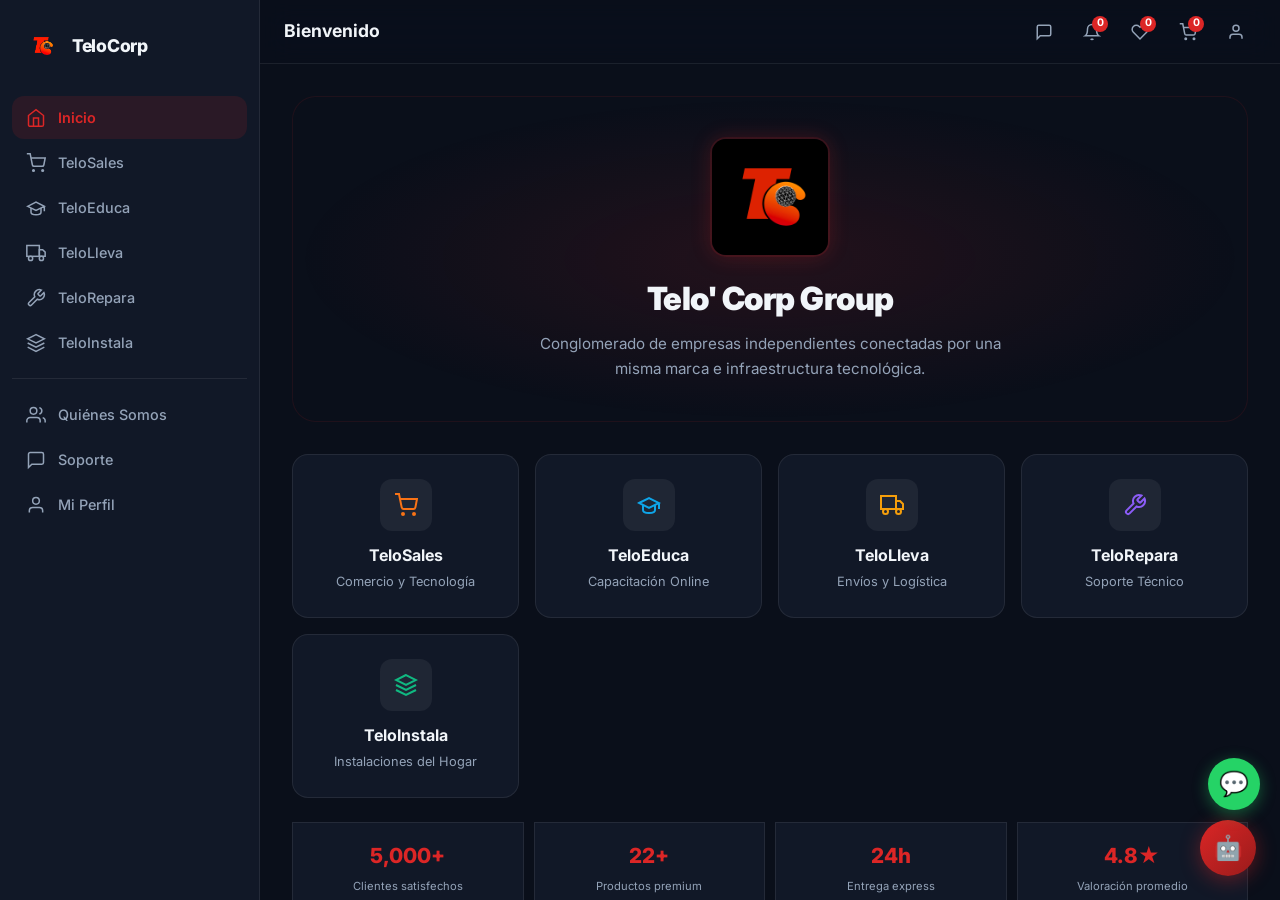
==== index.html @ 9f87d2c4 "feat: AI-powered diagnostics, copy generation, churn detection, restock alerts AI Features: - TeloRe" ====
<!doctype html>
<html lang="es-DO">
<head>
  <meta charset="utf-8">
  <meta name="viewport" content="width=device-width, initial-scale=1">
  <title>Telo' Corp Group | Plataforma Digital — Ventas, Educación, Logística y Servicios en RD</title>
  <meta name="description" content="Telo' Corp Group: Plataforma digital integrada — TeloSales, TeloEduca, TeloLleva, TeloRepara y TeloInstala. Comercio, educación, logística y servicios técnicos en República Dominicana.">
  <meta name="author" content="TeloCorp Group">
  <meta name="keywords" content="telocorp, telocg, tienda online dominicana, reparación celular RD, cursos online dominicana, logística Santo Domingo, instalación AC, e-commerce República Dominicana">
  <meta name="theme-color" content="#0a0f1a">
  <link rel="canonical" href="https://telocg.com/">

  <!-- Open Graph -->
  <meta property="og:title" content="Telo' Corp Group | Plataforma Digital">
  <meta property="og:description" content="Conglomerado digital con comercio electrónico, academia, logística y soporte técnico en República Dominicana.">
  <meta property="og:image" content="assets/telocorpgroup-logo.jpg">
  <meta property="og:type" content="website">
  <meta property="og:url" content="https://telocg.com">
  <meta property="og:site_name" content="TeloCorp Group">
  <meta property="og:locale" content="es_DO">

  <!-- Twitter Cards -->
  <meta name="twitter:card" content="summary_large_image">
  <meta name="twitter:title" content="Telo' Corp Group | Plataforma Digital">
  <meta name="twitter:description" content="Comercio, educación, logística y servicios técnicos en República Dominicana.">
  <meta name="twitter:image" content="assets/telocorpgroup-logo.jpg">

  <!-- Icons & PWA -->
  <link rel="icon" type="image/png" href="assets/telocorpgroup-mark.png">
  <link rel="apple-touch-icon" href="assets/telocorpgroup-mark.png">
  <link rel="manifest" href="manifest.json">

  <!-- Performance: preconnect + preload critical assets -->
  <link rel="preconnect" href="https://fonts.googleapis.com">
  <link rel="preconnect" href="https://fonts.gstatic.com" crossorigin>
  <link rel="preconnect" href="https://cdn.jsdelivr.net" crossorigin>
  <link rel="preconnect" href="https://bhdictzvboiojyxorfiq.supabase.co" crossorigin>
  <link rel="preload" as="style" href="styles.css">
  <link href="https://fonts.googleapis.com/css2?family=Inter:wght@300;400;500;600;700;800;900&display=swap" rel="stylesheet">
  <link rel="stylesheet" href="styles.css">

  <!-- Structured Data: Organization (JSON-LD) -->
  <script type="application/ld+json">
  {
    "@context": "https://schema.org",
    "@type": "Organization",
    "name": "TeloCorp Group",
    "alternateName": "Telo' Corp Group",
    "url": "https://telocg.com",
    "logo": "https://telocg.com/assets/telocorpgroup-logo.jpg",
    "description": "Plataforma digital integrada: comercio electrónico, academia online, logística y servicios técnicos en República Dominicana.",
    "foundingDate": "2024",
    "areaServed": { "@type": "Country", "name": "República Dominicana" },
    "contactPoint": {
      "@type": "ContactPoint",
      "telephone": "+1-809-903-8707",
      "contactType": "customer service",
      "areaServed": "DO",
      "availableLanguage": ["Spanish", "English"]
    },
    "sameAs": ["https://wa.me/18099038707"]
  }
  </script>

  <!-- Structured Data: WebSite + Search Action -->
  <script type="application/ld+json">
  {
    "@context": "https://schema.org",
    "@type": "WebSite",
    "name": "TeloCorp Group",
    "url": "https://telocg.com",
    "potentialAction": {
      "@type": "SearchAction",
      "target": "https://telocg.com/#telosales?q={search_term_string}",
      "query-input": "required name=search_term_string"
    }
  }
  </script>

  <!-- Structured Data: Service catalog (LocalBusiness) -->

  <!-- Google Analytics 4 -->
  <script async src="https://www.googletagmanager.com/gtag/js?id=G-XXXXXXXXXX"></script>
  <script>
    window.dataLayer = window.dataLayer || [];
    function gtag(){dataLayer.push(arguments);}
    gtag('js', new Date());
    gtag('config', 'G-XXXXXXXXXX');
  </script>

  <!-- Meta Pixel (Facebook/Instagram) -->
  <script>
    !function(f,b,e,v,n,t,s){if(f.fbq)return;n=f.fbq=function(){n.callMethod?
    n.callMethod.apply(n,arguments):n.queue.push(arguments)};if(!f._fbq)f._fbq=n;
    n.push=n;n.loaded=!0;n.version='2.0';n.queue=[];t=b.createElement(e);t.async=!0;
    t.src=v;s=b.getElementsByTagName(e)[0];s.parentNode.insertBefore(t,s)}(window,
    document,'script','https://connect.facebook.net/en_US/fbevents.js');
    fbq('init', 'TU_PIXEL_ID');
    fbq('track', 'PageView');
  </script>
  <script type="application/ld+json">
  {
    "@context": "https://schema.org",
    "@type": "LocalBusiness",
    "name": "TeloCorp Group",
    "image": "https://telocg.com/assets/telocorpgroup-logo.jpg",
    "url": "https://telocg.com",
    "telephone": "+1-809-903-8707",
    "priceRange": "RD$",
    "address": {
      "@type": "PostalAddress",
      "addressCountry": "DO",
      "addressRegion": "Santo Domingo"
    },
    "hasOfferCatalog": {
      "@type": "OfferCatalog",
      "name": "Servicios TeloCorp",
      "itemListElement": [
        { "@type": "Offer", "itemOffered": { "@type": "Service", "name": "TeloSales — Tienda de tecnología" } },
        { "@type": "Offer", "itemOffered": { "@type": "Service", "name": "TeloEduca — Academia online" } },
        { "@type": "Offer", "itemOffered": { "@type": "Service", "name": "TeloLleva — Logística y mensajería" } },
        { "@type": "Offer", "itemOffered": { "@type": "Service", "name": "TeloRepara — Reparación de dispositivos" } },
        { "@type": "Offer", "itemOffered": { "@type": "Service", "name": "TeloInstala — Instalaciones técnicas" } }
      ]
    }
  }
  </script>

  <!-- FAQ Schema (SEO: rich snippets in Google) -->
  <script type="application/ld+json">
  {
    "@context": "https://schema.org",
    "@type": "FAQPage",
    "mainEntity": [
      { "@type": "Question", "name": "¿Cuánto cuesta el envío en TeloSales?", "acceptedAnswer": { "@type": "Answer", "text": "Envío gratis en compras mayores a RD$1,500. Para compras menores el envío es de RD$250." } },
      { "@type": "Question", "name": "¿Qué métodos de pago aceptan?", "acceptedAnswer": { "@type": "Answer", "text": "Aceptamos tarjeta de crédito/débito vía link CardNET, transferencia bancaria, depósito, efectivo contra entrega, y PayPal para pagos internacionales." } },
      { "@type": "Question", "name": "¿Cuánto tiempo tarda una reparación en TeloRepara?", "acceptedAnswer": { "@type": "Answer", "text": "Dependiendo de la falla, entre 2 horas y 72 horas. Incluimos garantía de 90 días en todas las reparaciones." } },
      { "@type": "Question", "name": "¿Los certificados de TeloEduca son verificables?", "acceptedAnswer": { "@type": "Answer", "text": "Sí, cada certificado tiene un ID único verificable públicamente en nuestra plataforma en telocg.com." } },
      { "@type": "Question", "name": "¿En qué zonas opera TeloLleva?", "acceptedAnswer": { "@type": "Answer", "text": "Operamos en Santo Domingo, Santiago, y principales ciudades de República Dominicana con entrega express en 24-48 horas." } }
    ]
  }
  </script>
</head>
<body>
  <!-- Skip to main content link (WCAG 2.1 Level A) -->
  <a href="#main-content" class="skip-link">Saltar al contenido principal</a>
  <div class="app" id="app">
    <!-- Sidebar -->
    <aside class="sidebar" id="sidebar" aria-label="Navegación principal">
      <div class="sidebar__brand" role="button" tabindex="0" aria-label="Ir al inicio" data-view="home">
        <img src="assets/telocorpgroup-mark.png" alt="Telo' Corp Group" class="sidebar__logo" width="40" height="40">
        <span class="sidebar__title">TeloCorp</span>
        <button class="sidebar__close" id="sidebar-close" aria-label="Cerrar menú">
          <svg width="20" height="20" viewBox="0 0 24 24" fill="none" stroke="currentColor" stroke-width="2"><path d="M18 6L6 18M6 6l12 12"/></svg>
        </button>
      </div>
      <nav class="sidebar__nav" aria-label="Menú principal">
        <button class="sidebar__link active" data-view="home" aria-current="page">
          <svg class="sidebar__icon" viewBox="0 0 24 24" fill="none" stroke="currentColor" stroke-width="2"><path d="M3 9l9-7 9 7v11a2 2 0 01-2 2H5a2 2 0 01-2-2z"/><polyline points="9 22 9 12 15 12 15 22"/></svg>
          <span>Inicio</span>
        </button>
        <button class="sidebar__link" data-view="sales">
          <svg class="sidebar__icon" viewBox="0 0 24 24" fill="none" stroke="currentColor" stroke-width="2"><circle cx="9" cy="21" r="1"/><circle cx="20" cy="21" r="1"/><path d="M1 1h4l2.68 13.39a2 2 0 002 1.61h9.72a2 2 0 002-1.61L23 6H6"/></svg>
          <span>TeloSales</span>
        </button>
        <button class="sidebar__link" data-view="educa">
          <svg class="sidebar__icon" viewBox="0 0 24 24" fill="none" stroke="currentColor" stroke-width="2"><path d="M22 10v6M2 10l10-5 10 5-10 5z"/><path d="M6 12v5c0 2 2 3 6 3s6-1 6-3v-5"/></svg>
          <span>TeloEduca</span>
        </button>
        <button class="sidebar__link" data-view="lleva">
          <svg class="sidebar__icon" viewBox="0 0 24 24" fill="none" stroke="currentColor" stroke-width="2"><rect x="1" y="3" width="15" height="13"/><polygon points="16 8 20 8 23 11 23 16 16 16 16 8"/><circle cx="5.5" cy="18.5" r="2.5"/><circle cx="18.5" cy="18.5" r="2.5"/></svg>
          <span>TeloLleva</span>
        </button>
        <button class="sidebar__link" data-view="repara">
          <svg class="sidebar__icon" viewBox="0 0 24 24" fill="none" stroke="currentColor" stroke-width="2"><path d="M14.7 6.3a1 1 0 000 1.4l1.6 1.6a1 1 0 001.4 0l3.77-3.77a6 6 0 01-7.94 7.94l-6.91 6.91a2.12 2.12 0 01-3-3l6.91-6.91a6 6 0 017.94-7.94l-3.76 3.76z"/></svg>
          <span>TeloRepara</span>
        </button>
        <button class="sidebar__link" data-view="instala">
          <svg class="sidebar__icon" viewBox="0 0 24 24" fill="none" stroke="currentColor" stroke-width="2"><path d="M12 2L2 7l10 5 10-5-10-5z"/><path d="M2 17l10 5 10-5"/><path d="M2 12l10 5 10-5"/></svg>
          <span>TeloInstala</span>
        </button>
        <div class="sidebar__separator"></div>
        <button class="sidebar__link" data-view="about">
          <svg class="sidebar__icon" viewBox="0 0 24 24" fill="none" stroke="currentColor" stroke-width="2"><path d="M17 21v-2a4 4 0 00-4-4H5a4 4 0 00-4 4v2"/><circle cx="9" cy="7" r="4"/><path d="M23 21v-2a4 4 0 00-3-3.87"/><path d="M16 3.13a4 4 0 010 7.75"/></svg>
          <span>Quiénes Somos</span>
        </button>
        <button class="sidebar__link" data-view="support">
          <svg class="sidebar__icon" viewBox="0 0 24 24" fill="none" stroke="currentColor" stroke-width="2"><path d="M21 15a2 2 0 01-2 2H7l-4 4V5a2 2 0 012-2h14a2 2 0 012 2z"/></svg>
          <span>Soporte</span>
        </button>
        <button class="sidebar__link" data-view="profile">
          <svg class="sidebar__icon" viewBox="0 0 24 24" fill="none" stroke="currentColor" stroke-width="2"><path d="M20 21v-2a4 4 0 00-4-4H8a4 4 0 00-4 4v2"/><circle cx="12" cy="7" r="4"/></svg>
          <span>Mi Perfil</span>
        </button>
      </nav>
    </aside>

    <!-- Main Content -->
    <main class="main" id="main-content">
      <!-- Topbar -->
      <header class="topbar">
        <div class="topbar__left">
          <button class="topbar__menu" id="menu-toggle" aria-label="Abrir menú">
            <svg width="22" height="22" viewBox="0 0 24 24" fill="none" stroke="currentColor" stroke-width="2"><line x1="3" y1="6" x2="21" y2="6"/><line x1="3" y1="12" x2="21" y2="12"/><line x1="3" y1="18" x2="21" y2="18"/></svg>
          </button>
          <h1 class="topbar__title" id="view-title">Bienvenido</h1>
        </div>
        <div class="topbar__right">
          <button class="topbar__action" id="btn-chat" aria-label="Asistente IA" title="TeloAsistente">
            <svg width="18" height="18" viewBox="0 0 24 24" fill="none" stroke="currentColor" stroke-width="2"><path d="M21 15a2 2 0 01-2 2H7l-4 4V5a2 2 0 012-2h14a2 2 0 012 2z"/></svg>
          </button>
          <button class="topbar__action" id="btn-notifications" aria-label="Notificaciones" title="Notificaciones" onclick="showToast('Sin notificaciones nuevas')">
            <svg width="18" height="18" viewBox="0 0 24 24" fill="none" stroke="currentColor" stroke-width="2"><path d="M18 8A6 6 0 006 8c0 7-3 9-3 9h18s-3-2-3-9"/><path d="M13.73 21a2 2 0 01-3.46 0"/></svg>
            <span class="topbar__badge" id="notif-badge" hidden>0</span>
          </button>
          <button class="topbar__action" id="btn-wishlist" aria-label="Favoritos">
            <svg width="18" height="18" viewBox="0 0 24 24" fill="none" stroke="currentColor" stroke-width="2"><path d="M20.84 4.61a5.5 5.5 0 00-7.78 0L12 5.67l-1.06-1.06a5.5 5.5 0 00-7.78 7.78l1.06 1.06L12 21.23l7.78-7.78 1.06-1.06a5.5 5.5 0 000-7.78z"/></svg>
            <span class="topbar__badge" id="wishlist-badge" hidden>0</span>
          </button>
          <button class="topbar__action" id="btn-cart" aria-label="Carrito">
            <svg width="18" height="18" viewBox="0 0 24 24" fill="none" stroke="currentColor" stroke-width="2"><circle cx="9" cy="21" r="1"/><circle cx="20" cy="21" r="1"/><path d="M1 1h4l2.68 13.39a2 2 0 002 1.61h9.72a2 2 0 002-1.61L23 6H6"/></svg>
            <span class="topbar__badge" id="cart-badge" hidden>0</span>
          </button>
          <button class="topbar__action topbar__action--profile" id="btn-profile" aria-label="Mi perfil" data-view="profile">
            <svg width="18" height="18" viewBox="0 0 24 24" fill="none" stroke="currentColor" stroke-width="2"><path d="M20 21v-2a4 4 0 00-4-4H8a4 4 0 00-4 4v2"/><circle cx="12" cy="7" r="4"/></svg>
          </button>
        </div>
      </header>

      <!-- Views Container -->
      <div class="views" id="views">

        <!-- HOME -->
        <section class="view active" id="view-home">
          <div class="hero">
            <img src="assets/telocorpgroup-logo.jpg" alt="Telo' Corp Group" class="hero__logo" width="140" height="140">
            <h2 class="hero__title">Telo' Corp Group</h2>
            <p class="hero__subtitle">Conglomerado de empresas independientes conectadas por una misma marca e infraestructura tecnológica.</p>
          </div>
          <div class="services-grid">
            <article class="service-card service-card--sales" role="button" tabindex="0" data-view="sales">
              <div class="service-card__icon"><svg viewBox="0 0 24 24" fill="none" stroke="currentColor" stroke-width="2"><circle cx="9" cy="21" r="1"/><circle cx="20" cy="21" r="1"/><path d="M1 1h4l2.68 13.39a2 2 0 002 1.61h9.72a2 2 0 002-1.61L23 6H6"/></svg></div>
              <h3 class="service-card__title">TeloSales</h3>
              <p class="service-card__desc">Comercio y Tecnología</p>
            </article>
            <article class="service-card service-card--educa" role="button" tabindex="0" data-view="educa">
              <div class="service-card__icon"><svg viewBox="0 0 24 24" fill="none" stroke="currentColor" stroke-width="2"><path d="M22 10v6M2 10l10-5 10 5-10 5z"/><path d="M6 12v5c0 2 2 3 6 3s6-1 6-3v-5"/></svg></div>
              <h3 class="service-card__title">TeloEduca</h3>
              <p class="service-card__desc">Capacitación Online</p>
            </article>
            <article class="service-card service-card--lleva" role="button" tabindex="0" data-view="lleva">
              <div class="service-card__icon"><svg viewBox="0 0 24 24" fill="none" stroke="currentColor" stroke-width="2"><rect x="1" y="3" width="15" height="13"/><polygon points="16 8 20 8 23 11 23 16 16 16 16 8"/><circle cx="5.5" cy="18.5" r="2.5"/><circle cx="18.5" cy="18.5" r="2.5"/></svg></div>
              <h3 class="service-card__title">TeloLleva</h3>
              <p class="service-card__desc">Envíos y Logística</p>
            </article>
            <article class="service-card service-card--repara" role="button" tabindex="0" data-view="repara">
              <div class="service-card__icon"><svg viewBox="0 0 24 24" fill="none" stroke="currentColor" stroke-width="2"><path d="M14.7 6.3a1 1 0 000 1.4l1.6 1.6a1 1 0 001.4 0l3.77-3.77a6 6 0 01-7.94 7.94l-6.91 6.91a2.12 2.12 0 01-3-3l6.91-6.91a6 6 0 017.94-7.94l-3.76 3.76z"/></svg></div>
              <h3 class="service-card__title">TeloRepara</h3>
              <p class="service-card__desc">Soporte Técnico</p>
            </article>
            <article class="service-card service-card--instala" role="button" tabindex="0" data-view="instala">
              <div class="service-card__icon"><svg viewBox="0 0 24 24" fill="none" stroke="currentColor" stroke-width="2"><path d="M12 2L2 7l10 5 10-5-10-5z"/><path d="M2 17l10 5 10-5"/><path d="M2 12l10 5 10-5"/></svg></div>
              <h3 class="service-card__title">TeloInstala</h3>
              <p class="service-card__desc">Instalaciones del Hogar</p>
            </article>
          </div>

          <!-- Trust Metrics -->
          <div class="home-metrics">
            <div class="home-metric"><span class="home-metric__val">5,000+</span><span class="home-metric__label">Clientes satisfechos</span></div>
            <div class="home-metric"><span class="home-metric__val">22+</span><span class="home-metric__label">Productos premium</span></div>
            <div class="home-metric"><span class="home-metric__val">24h</span><span class="home-metric__label">Entrega express</span></div>
            <div class="home-metric"><span class="home-metric__val">4.8★</span><span class="home-metric__label">Valoración promedio</span></div>
          </div>

          <!-- Featured Products (dynamic) -->
          <h3 class="section-title">🔥 Productos Destacados</h3>
          <div class="featured-products-grid" id="home-featured-products"></div>

          <!-- Testimonials -->
          <h3 class="section-title">💬 Lo que dicen nuestros clientes</h3>
          <div class="testimonials-grid">
            <div class="testimonial-card">
              <div class="testimonial-card__stars">★★★★★</div>
              <p class="testimonial-card__text">"Compré un altavoz Miccell y llegó al siguiente día. Excelente calidad y servicio."</p>
              <div class="testimonial-card__author">— María L., Santo Domingo</div>
            </div>
            <div class="testimonial-card">
              <div class="testimonial-card__stars">★★★★★</div>
              <p class="testimonial-card__text">"TeloRepara me salvó el celular. Lo recogieron, repararon y devolvieron en 48h."</p>
              <div class="testimonial-card__author">— Carlos R., Santiago</div>
            </div>
            <div class="testimonial-card">
              <div class="testimonial-card__stars">★★★★★</div>
              <p class="testimonial-card__text">"El curso de Ingeniería de Prompts cambió mi productividad. 100% recomendado."</p>
              <div class="testimonial-card__author">— Ana G., La Vega</div>
            </div>
          </div>

          <!-- CTA Banner -->
          <div class="home-cta-banner">
            <div class="home-cta-banner__content">
              <h3>🎁 ¿Primera vez aquí?</h3>
              <p>Usa el cupón <strong>PRIMERA10</strong> y obtén 10% OFF en tu primera compra.</p>
            </div>
            <button class="btn btn--primary" onclick="switchView('sales')">Ir a la tienda →</button>
          </div>
        </section>

        <!-- TELOSALES -->
        <section class="view" id="view-sales">
          <!-- Promotional Top Banner (configurable from admin) -->
          <div class="promo-banner" id="promo-banner" hidden>
            <span class="promo-banner__text" id="promo-banner-text"></span>
            <button class="promo-banner__close" onclick="document.getElementById('promo-banner').hidden=true" aria-label="Cerrar">&times;</button>
          </div>
          <div class="view__header">
            <h2>TeloSales Store</h2>
            <p>Catálogo de tecnología y accesorios premium con envío express.</p>
          </div>
          <!-- Trust Badges Strip -->
          <div class="trust-strip">
            <span class="trust-strip__item">🚚 Envío gratis +RD$1,500</span>
            <span class="trust-strip__item">🔒 Pago seguro</span>
            <span class="trust-strip__item">↩️ Devolución 7 días</span>
            <span class="trust-strip__item">💬 Soporte 24/7</span>
          </div>
          <!-- Flash Sale Countdown -->
          <div class="flash-sale-banner" id="flash-sale-banner" hidden></div>
          <div class="sales-toolbar">
            <div class="search-box">
              <svg class="search-box__icon" width="16" height="16" viewBox="0 0 24 24" fill="none" stroke="currentColor" stroke-width="2"><circle cx="11" cy="11" r="8"/><line x1="21" y1="21" x2="16.65" y2="16.65"/></svg>
              <input type="search" id="sales-search" class="search-box__input" placeholder="Buscar productos..." aria-label="Buscar productos">
            </div>
            <select id="sales-sort" class="select-control" aria-label="Ordenar productos">
              <option value="featured">Destacados</option>
              <option value="price-asc">Precio: Bajo a Alto</option>
              <option value="price-desc">Precio: Alto a Bajo</option>
              <option value="rating-desc">Mejor Valorados</option>
              <option value="best-sellers">Más Vendidos</option>
            </select>
          </div>
          <!-- Advanced Filters -->
          <div class="advanced-filters" id="advanced-filters">
            <div class="filter-group">
              <label class="filter-label">Precio</label>
              <div class="price-range-inputs">
                <input type="number" id="filter-price-min" class="input-sm" placeholder="Min" aria-label="Precio mínimo">
                <span>—</span>
                <input type="number" id="filter-price-max" class="input-sm" placeholder="Max" aria-label="Precio máximo">
                <button class="btn btn--ghost btn--xs" onclick="applyPriceFilter()">Filtrar</button>
              </div>
            </div>
            <div class="filter-group">
              <label class="filter-label">Rating mínimo</label>
              <div class="rating-filter">
                <button class="chip chip--sm" data-min-rating="4" onclick="setRatingFilter(4)">★4+</button>
                <button class="chip chip--sm" data-min-rating="4.5" onclick="setRatingFilter(4.5)">★4.5+</button>
                <button class="chip chip--sm" data-min-rating="0" onclick="setRatingFilter(0)">Todos</button>
              </div>
            </div>
            <label class="filter-check"><input type="checkbox" id="filter-free-shipping" onchange="renderProducts()"> 🚚 Solo envío gratis</label>
          </div>
          <div class="filter-chips" role="tablist" aria-label="Categorías">
            <button class="chip active" data-cat="all" role="tab" aria-selected="true">Todos</button>
            <button class="chip" data-cat="cases" role="tab" aria-selected="false">Covers</button>
            <button class="chip" data-cat="tech" role="tab" aria-selected="false">Cables y Carga</button>
            <button class="chip" data-cat="audio" role="tab" aria-selected="false">Audio</button>
            <button class="chip" data-cat="equipos" role="tab" aria-selected="false">Equipamiento</button>
          </div>
          <!-- Products Counter -->
          <div class="products-counter" id="products-counter"></div>
          <div class="products-grid" id="products-grid" role="tabpanel"></div>
          <!-- Recently Viewed -->
          <div class="recently-viewed" id="recently-viewed" hidden>
            <h3 class="recently-viewed__title">👁️ Vistos recientemente</h3>
            <div class="recently-viewed__grid" id="recently-viewed-grid"></div>
          </div>
        </section>

        <!-- TELOEDUCA -->
        <section class="view" id="view-educa">
          <div class="view__header">
            <h2>Academia TeloEduca</h2>
            <p>Rutas de aprendizaje estructuradas con certificaciones verificables.</p>
          </div>
          <!-- Educa Stats Banner -->
          <div class="educa-stats">
            <div class="educa-stat"><span class="educa-stat__val" id="educa-total-courses">5</span><span class="educa-stat__label">Cursos</span></div>
            <div class="educa-stat"><span class="educa-stat__val" id="educa-total-students">5,000+</span><span class="educa-stat__label">Estudiantes</span></div>
            <div class="educa-stat"><span class="educa-stat__val" id="educa-total-certs">100+</span><span class="educa-stat__label">Certificados</span></div>
            <div class="educa-stat"><span class="educa-stat__val">4.8 ★</span><span class="educa-stat__label">Valoración</span></div>
          </div>
          <div class="educa-progress-banner">
            <div class="educa-progress-banner__info">
              <span class="educa-progress-banner__greeting">Tu Progreso Global</span>
              <strong id="educa-progress-pct">0% completado</strong>
            </div>
            <div class="progress-bar"><div class="progress-bar__fill" id="educa-progress-fill" style="width:0%"></div></div>
          </div>
          <h3 class="section-title">Rutas de Especialización</h3>
          <div class="paths-grid">
            <article class="path-card" data-path="tech">
              <div class="path-card__icon">🤖</div>
              <h4>Tecnología e IA</h4>
              <p>Prompts, automatización y fundamentos técnicos.</p>
            </article>
            <article class="path-card" data-path="business">
              <div class="path-card__icon">📈</div>
              <h4>Negocios y Oficina</h4>
              <p>Excel avanzado y productividad corporativa.</p>
            </article>
            <article class="path-card" data-path="languages">
              <div class="path-card__icon">🗣️</div>
              <h4>Idiomas & Call Center</h4>
              <p>Inglés técnico para atención internacional.</p>
            </article>
          </div>
          <h3 class="section-title">Talleres Disponibles</h3>
          <div class="courses-grid" id="courses-grid"></div>
          <!-- Certificate Verification Link -->
          <div class="cert-verify-section">
            <h4>🔗 Verificar Certificado</h4>
            <div class="cert-verify-form">
              <input type="text" id="verify-cert-id" class="input-control input-control--sm" placeholder="Ingresa el ID del certificado (TC-XXXX-XXXXXX)">
              <button class="btn btn--ghost btn--sm" onclick="verifyCertificate()">Verificar</button>
            </div>
            <div id="cert-verify-result" hidden></div>
          </div>
        </section>

        <!-- TELOEDUCA CLASSROOM -->
        <section class="view" id="view-classroom">
          <div class="classroom-header">
            <button class="btn btn--ghost" id="btn-back-courses">← Volver a Cursos</button>
            <h2 id="classroom-title">Curso</h2>
          </div>
          <div class="classroom-layout">
            <div class="classroom__main">
              <div class="video-player" id="video-player">
                <div class="video-player__screen">
                  <div class="video-player__overlay" id="video-overlay">
                    <button class="video-player__play-btn" id="video-play-btn" aria-label="Reproducir">▶</button>
                  </div>
                  <span class="video-player__title" id="video-title">Clase 1</span>
                </div>
                <div class="video-player__controls">
                  <button class="video-player__btn" id="video-toggle">▶</button>
                  <div class="video-player__progress" id="video-progress-bar"><div class="video-player__progress-fill" id="video-progress-fill"></div></div>
                  <span class="video-player__time" id="video-time">00:00 / 10:00</span>
                </div>
              </div>
              <div class="classroom-actions">
                <h3 id="classroom-lesson-title">Clase 1</h3>
                <button class="btn btn--primary" id="btn-complete-class">Marcar Completada ✓</button>
              </div>
              <div class="classroom-tabs">
                <div class="classroom-tabs__header">
                  <button class="classroom-tabs__btn active" data-tab="resources">Recursos</button>
                  <button class="classroom-tabs__btn" data-tab="forum">Comunidad</button>
                  <button class="classroom-tabs__btn" data-tab="notes">Mis Apuntes</button>
                </div>
                <div class="classroom-tabs__panel active" id="tab-resources">
                  <ul class="resources-list" id="resources-list"></ul>
                </div>
                <div class="classroom-tabs__panel" id="tab-forum">
                  <div class="forum-messages" id="forum-messages"></div>
                  <div class="forum-input">
                    <input type="text" id="forum-input" placeholder="Pregunta sobre esta clase..." aria-label="Escribe tu pregunta para el foro de la clase">
                    <button class="btn btn--primary btn--sm" id="btn-forum-post">Enviar</button>
                  </div>
                </div>
                <div class="classroom-tabs__panel" id="tab-notes">
                  <textarea id="classroom-notes" rows="6" placeholder="Escribe tus apuntes aquí..."></textarea>
                  <button class="btn btn--ghost btn--sm" id="btn-download-notes">📥 Descargar</button>
                </div>
              </div>
            </div>
            <aside class="classroom__sidebar">
              <h3>Temario</h3>
              <div class="syllabus-progress">
                <span>Avance:</span><strong id="syllabus-pct">0%</strong>
                <div class="progress-bar progress-bar--sm"><div class="progress-bar__fill" id="syllabus-fill"></div></div>
              </div>
              <div class="syllabus-list" id="syllabus-list"></div>
              <div class="syllabus-cert" id="syllabus-cert" hidden>
                <span class="syllabus-cert__badge">🏆 Curso Completado</span>
                <button class="btn btn--primary btn--full" id="btn-certificate">Obtener Certificado</button>
              </div>
            </aside>
          </div>
        </section>

        <!-- TELOLLEVA -->
        <section class="view" id="view-lleva">
          <div class="view__header">
            <h2>TeloLleva</h2>
            <p>Mensajería express con selección real de ubicación, negociación de tarifas y seguimiento en vivo.</p>
          </div>
          <div class="lleva-layout">
            <div class="lleva__panel">
              <!-- Request Form -->
              <div class="card" id="lleva-form-card">
                <h3 class="card__title">Solicitar Envío</h3>
                <div class="form-group">
                  <label for="lleva-origin-input">📍 Punto de Recogida</label>
                  <input type="text" id="lleva-origin-input" class="input-control" placeholder="Escribe la dirección de recogida..." autocomplete="off">
                  <input type="hidden" id="lleva-origin-lat"><input type="hidden" id="lleva-origin-lng">
                </div>
                <div class="form-group">
                  <label for="lleva-dest-input">📍 Punto de Entrega</label>
                  <input type="text" id="lleva-dest-input" class="input-control" placeholder="Escribe la dirección de entrega..." autocomplete="off">
                  <input type="hidden" id="lleva-dest-lat"><input type="hidden" id="lleva-dest-lng">
                </div>
                <div class="form-group">
                  <label for="lleva-item">¿Qué envías?</label>
                  <input type="text" id="lleva-item" class="input-control" placeholder="Ej. Documentos, Electrónicos">
                </div>
                <div class="form-group">
                  <label for="lleva-details">Detalles del Paquete</label>
                  <input type="text" id="lleva-details" class="input-control" placeholder="Peso, dimensiones, frágil...">
                </div>
                <div class="form-group">
                  <label for="lleva-schedule">Horario de Recogida</label>
                  <select id="lleva-schedule" class="select-control">
                    <option value="now">Ahora mismo (Express)</option>
                    <option value="30min">En 30 minutos</option>
                    <option value="1h">En 1 hora</option>
                    <option value="2h">En 2 horas</option>
                    <option value="scheduled">Programar fecha</option>
                  </select>
                </div>
                <div class="form-group" id="lleva-datetime-group" hidden>
                  <label for="lleva-datetime">Fecha y Hora</label>
                  <input type="datetime-local" id="lleva-datetime" class="input-control">
                </div>
                <div class="form-group">
                  <label>Tipo de Vehículo</label>
                  <div class="vehicle-grid">
                    <button class="vehicle-option active" data-vehicle="moto" type="button"><span class="vehicle-option__icon">🏍️</span><strong>Moto</strong><small>Hasta 5kg</small></button>
                    <button class="vehicle-option" data-vehicle="car" type="button"><span class="vehicle-option__icon">🚗</span><strong>Auto</strong><small>Hasta 20kg</small></button>
                    <button class="vehicle-option" data-vehicle="cargo" type="button"><span class="vehicle-option__icon">🚚</span><strong>Furgón</strong><small>Hasta 500kg</small></button>
                  </div>
                </div>
                <div class="fare-box">
                  <div class="fare-box__suggested">Tarifa Estimada: <strong id="lleva-fare-label">RD$ 250</strong></div>
                  <small class="fare-box__traffic">Distancia: <span id="lleva-distance">--</span> · ETA: <span id="lleva-eta-est">--</span></small>
                  <div class="fare-box__offer">
                    <label>Tu oferta:</label>
                    <div class="fare-box__controls">
                      <button class="btn btn--icon" id="lleva-fare-minus" type="button">−</button>
                      <input type="number" id="lleva-fare" class="input-control input-control--sm" value="250" min="100" step="50">
                      <button class="btn btn--icon" id="lleva-fare-plus" type="button">+</button>
                    </div>
                  </div>
                </div>
                <label class="checkbox-control"><input type="checkbox" id="lleva-recurring"><span>Servicio recurrente (iguala mensual)</span></label>
                <label class="checkbox-control"><input type="checkbox" id="lleva-insurance"><span>🛡️ Seguro de paquete (+5% del valor declarado)</span></label>
                <button class="btn btn--primary btn--full" id="lleva-submit">Solicitar Mensajero</button>
                <a href="https://wa.me/18099038707?text=Hola%20TeloLleva%2C%20necesito%20un%20env%C3%ADo" target="_blank" class="btn btn--whatsapp btn--full">💬 Solicitar por WhatsApp</a>
              </div>
              <!-- Offers Card -->
              <div class="card" id="lleva-offers-card" hidden>
                <h3 class="card__title">Ofertas de Mensajeros</h3>
                <div class="offers-list" id="lleva-offers-list"></div>
              </div>
              <!-- Trip Status Card -->
              <div class="card" id="lleva-status-card" hidden>
                <h3 class="card__title">Estado del Envío</h3>
                <div class="trip-status" id="lleva-trip-info"></div>
                <div class="chat-box" id="lleva-chat">
                  <div class="chat-box__messages" id="lleva-chat-messages"></div>
                  <div class="chat-box__input">
                    <input type="text" id="lleva-chat-input" class="input-control" placeholder="Mensaje al conductor...">
                    <button class="btn btn--primary btn--icon" id="lleva-chat-send">➤</button>
                  </div>
                </div>
                <button class="btn btn--danger btn--full" id="lleva-cancel">Cancelar Pedido</button>
              </div>
            </div>
            <!-- Google Map -->
            <div class="lleva__map" id="lleva-google-map">
              <div id="gmap" style="width:100%;height:100%;min-height:400px;border-radius:var(--radius-lg);"></div>
            </div>
          </div>
        </section>

        <!-- TELOREPARA -->
        <section class="view" id="view-repara">
          <div class="view__header">
            <h2>TeloRepara</h2>
            <p>Diagnóstico, reparación y mantenimiento a domicilio con seguimiento completo.</p>
          </div>
          <div class="repara-layout">
            <div class="card">
              <h3 class="card__title">Solicitar Reparación</h3>
              <div class="form-group">
                <label for="repara-device">Tipo de Dispositivo</label>
                <select id="repara-device" class="select-control">
                  <option value="phone">Celular / Smartphone</option>
                  <option value="laptop">Laptop / PC de Escritorio</option>
                  <option value="tablet">Tablet / iPad</option>
                  <option value="tv">Televisor / Smart TV</option>
                  <option value="console">Consola de Videojuegos</option>
                  <option value="printer">Impresora / Scanner</option>
                  <option value="appliance">Electrodoméstico</option>
                  <option value="inverter">Inversor / UPS</option>
                  <option value="ac">Aire Acondicionado</option>
                </select>
              </div>
              <div class="form-group">
                <label for="repara-issue">Falla Principal</label>
                <select id="repara-issue" class="select-control">
                  <option value="screen">Pantalla rota / Sin imagen</option>
                  <option value="battery">Problemas de batería / No carga</option>
                  <option value="power">No enciende</option>
                  <option value="water">Daño por líquido</option>
                  <option value="system">Sistema lento / Virus / Formateo</option>
                  <option value="port">Puerto de carga / Jack dañado</option>
                  <option value="speaker">Audio / Altavoz / Micrófono</option>
                  <option value="camera">Cámara defectuosa</option>
                  <option value="network">Sin WiFi / Bluetooth / Señal</option>
                  <option value="overheating">Sobrecalentamiento</option>
                  <option value="other">Otra falla (describir abajo)</option>
                </select>
              </div>
              <div class="form-group">
                <label for="repara-brand">Marca y Modelo</label>
                <input type="text" id="repara-brand" class="input-control" placeholder="Ej. iPhone 15 Pro, Samsung S24...">
              </div>
              <div class="form-group">
                <label for="repara-desc">Descripción del Problema</label>
                <textarea id="repara-desc" class="input-control" rows="2" placeholder="Describe con detalle qué le sucede a tu dispositivo..."></textarea>
                <button type="button" class="btn btn--ghost btn--xs" onclick="aiDiagnoseIssue()" style="margin-top:4px">🤖 Diagnóstico IA (analizar síntomas)</button>
              </div>
              <div class="form-group">
                <label>📸 Foto del dispositivo (opcional)</label>
                <input type="file" id="repara-photo" class="input-control" accept="image/*" capture="environment">
                <small class="text-muted">Sube una foto del daño para un diagnóstico más preciso</small>
              </div>
              <div class="quote-box">
                <div class="quote-box__price">Estimado: <strong id="repara-price">RD$ 1,500</strong></div>
                <small>Tiempo: <span id="repara-time">24-48 horas</span> · Garantía 90 días</small>
                <div class="quote-box__includes">
                  <span>✓ Diagnóstico gratis</span>
                  <span>✓ Recogida a domicilio</span>
                  <span>✓ Repuestos originales</span>
                </div>
              </div>
              <div class="form-group">
                <label for="repara-address">Dirección de Recogida</label>
                <input type="text" id="repara-address" class="input-control" placeholder="Calle, Número, Sector">
              </div>
              <div class="form-group">
                <label for="repara-contact">Teléfono / WhatsApp</label>
                <input type="tel" id="repara-contact" class="input-control" placeholder="+1 (809) 000-0000">
              </div>
              <button class="btn btn--primary btn--full" id="repara-submit">Reservar Reparación</button>
              <button class="btn btn--ghost btn--full" onclick="checkWarrantyStatus()" style="margin-top:6px">🛡️ Consultar Garantía / Estado</button>
              <a href="https://wa.me/18099038707?text=Hola%20TeloRepara%2C%20necesito%20una%20reparaci%C3%B3n" target="_blank" class="btn btn--whatsapp btn--full">💬 Cotizar por WhatsApp</a>
            </div>
            <div class="repara__visual">
              <div class="card">
                <h3 class="card__title">Diagnóstico Visual</h3>
                <p class="text-muted">Toca el componente defectuoso para diagnóstico instantáneo.</p>
                <div class="phone-diagram">
                  <svg viewBox="0 0 200 400" class="phone-svg" aria-label="Diagrama de celular">
                    <rect x="10" y="10" width="180" height="380" rx="25" fill="#090d16" stroke="var(--c-repara)" stroke-width="2.5"/>
                    <rect id="hw-screen" x="18" y="40" width="164" height="300" rx="8" fill="rgba(139,92,246,0.04)" stroke="rgba(139,92,246,0.25)" stroke-width="1.5" class="hw-part" data-part="screen" tabindex="0" role="button" aria-label="Pantalla"/>
                    <rect x="80" y="22" width="40" height="6" rx="3" fill="#1e293b"/><circle cx="65" cy="25" r="4" fill="#1e293b"/>
                    <g id="hw-battery" class="hw-part" data-part="battery" tabindex="0" role="button" aria-label="Batería">
                      <rect x="35" y="70" width="130" height="80" rx="6" fill="rgba(16,185,129,0.04)" stroke="rgba(16,185,129,0.25)" stroke-width="1.5"/>
                      <text x="70" y="115" fill="#10b981" font-size="9" font-family="Inter,sans-serif" opacity="0.7">BATERÍA</text>
                    </g>
                    <g id="hw-board" class="hw-part" data-part="system" tabindex="0" role="button" aria-label="Placa madre">
                      <rect x="35" y="165" width="130" height="80" rx="6" fill="rgba(239,68,68,0.04)" stroke="rgba(239,68,68,0.25)" stroke-width="1.5"/>
                      <text x="55" y="210" fill="#ef4444" font-size="9" font-family="Inter,sans-serif" opacity="0.7">PLACA MADRE</text>
                    </g>
                    <g id="hw-port" class="hw-part" data-part="port" tabindex="0" role="button" aria-label="Puerto de carga">
                      <rect x="75" y="310" width="50" height="20" rx="4" fill="rgba(245,158,11,0.04)" stroke="rgba(245,158,11,0.25)" stroke-width="1.5"/>
                      <text x="77" y="305" fill="#f59e0b" font-size="7" font-family="Inter,sans-serif" opacity="0.7">PUERTO</text>
                    </g>
                  </svg>
                  <p class="phone-diagram__label" id="hw-label">Selecciona un componente</p>
                </div>
              </div>
              <!-- Tracker + CRM -->
              <div class="card" id="repara-tracker" hidden>
                <h3 class="card__title">Seguimiento</h3>
                <div class="tracker-steps" id="repara-steps"></div>
              </div>
              <div class="card">
                <h3 class="card__title">📋 Historial de Reparaciones</h3>
                <div class="crm-list" id="repara-crm-list"><p class="text-muted text-center">Sin reparaciones previas registradas.</p></div>
              </div>
            </div>
          </div>
        </section>

        <!-- TELOINSTALA -->
        <section class="view" id="view-instala">
          <div class="view__header">
            <h2>TeloInstala</h2>
            <p>Instalaciones profesionales: TV, climatización, redes, domótica, seguridad y más.</p>
          </div>
          <div class="instala-layout">
            <div class="card">
              <h3 class="card__title">Agendar Servicio</h3>
              <div class="form-group">
                <label for="instala-service">Servicio Técnico</label>
                <select id="instala-service" class="select-control">
                  <option value="tv">Montaje de TV en Pared (incluye soporte)</option>
                  <option value="ac">Instalación de Aire Acondicionado Split</option>
                  <option value="ac-maint">Mantenimiento / Limpieza de AC</option>
                  <option value="smart">Domótica / Smart Home (Alexa/Google)</option>
                  <option value="network">Cableado Estructurado y Wifi Mesh</option>
                  <option value="lock">Cerradura Inteligente / Control de Acceso</option>
                  <option value="camera">Cámaras de Seguridad (CCTV / IP)</option>
                  <option value="electrical">Instalación Eléctrica / Tomacorrientes</option>
                  <option value="plumbing">Plomería y Grifería</option>
                  <option value="antenna">Antena Satelital / TV por Cable</option>
                  <option value="solar">Paneles Solares / Inversor</option>
                  <option value="furniture">Ensamblaje de Muebles</option>
                </select>
              </div>
              <div class="form-group">
                <label for="instala-date">Fecha del Servicio</label>
                <input type="date" id="instala-date" class="input-control">
              </div>
              <div class="form-group">
                <label for="instala-time">Horario</label>
                <select id="instala-time" class="select-control">
                  <option value="am">Mañana (8:00 - 12:00)</option>
                  <option value="pm">Tarde (2:00 - 6:00)</option>
                  <option value="evening">Noche (6:00 - 9:00 PM)</option>
                </select>
              </div>
              <div class="form-group">
                <label for="instala-address">Dirección</label>
                <input type="text" id="instala-address" class="input-control" placeholder="Calle, Número, Sector, Ciudad">
              </div>
              <div class="form-group">
                <label for="instala-notes">Notas Adicionales</label>
                <textarea id="instala-notes" class="input-control" rows="2" placeholder="Detalles: modelo de AC, tamaño de TV, acceso al techo..."></textarea>
                <button type="button" class="btn btn--ghost btn--xs" onclick="aiSuggestInstalaService()" style="margin-top:4px">🤖 Sugerir servicio con IA</button>
              </div>
              <div class="quote-box">
                <div class="quote-box__price">Costo: <strong id="instala-price">RD$ 1,200</strong></div>
                <small>Incluye mano de obra y garantía 30 días</small>
                <div class="quote-box__includes">
                  <span>✓ Mano de obra incluida</span>
                  <span>✓ Garantía 30 días</span>
                  <span>✓ Materiales aparte (cotizar)</span>
                </div>
              </div>
              <div class="form-group">
                <label>Técnico Certificado</label>
                <div class="tech-grid">
                  <button class="tech-card active" data-tech="ramon" type="button"><span class="tech-card__avatar">👷‍♂️</span><div class="tech-card__info"><strong>Ramón Abreu</strong><small>Senior · TV, AC & Solar</small><span class="tech-card__rating">★ 4.9 · 320 servicios</span></div></button>
                  <button class="tech-card" data-tech="carlos" type="button"><span class="tech-card__avatar">👨‍🔧</span><div class="tech-card__info"><strong>Carlos Medina</strong><small>Redes, CCTV & Domótica</small><span class="tech-card__rating">★ 4.7 · 185 servicios</span></div></button>
                  <button class="tech-card" data-tech="laura" type="button"><span class="tech-card__avatar">👩‍🔧</span><div class="tech-card__info"><strong>Laura Rijo</strong><small>Smart Home & Eléctrica</small><span class="tech-card__rating">★ 4.8 · 240 servicios</span></div></button>
                </div>
              </div>
              <button class="btn btn--primary btn--full" id="instala-submit">Agendar Instalación</button>
              <a href="https://wa.me/18099038707?text=Hola%20TeloInstala%2C%20necesito%20una%20instalaci%C3%B3n" target="_blank" class="btn btn--whatsapp btn--full">💬 Agendar por WhatsApp</a>
            </div>
            <div class="instala__right">
              <div class="card" id="instala-confirmation" hidden>
                <h3 class="card__title">Cita Confirmada ✓</h3>
                <div class="confirmation-details" id="instala-details"></div>
              </div>
              <div class="card">
                <h3 class="card__title">📋 Historial de Instalaciones</h3>
                <div class="crm-list" id="instala-crm-list"><p class="text-muted text-center">Sin instalaciones previas registradas.</p></div>
              </div>
            </div>
          </div>
        </section>

        <!-- QUIÉNES SOMOS -->
        <section class="view" id="view-about">
          <div class="view__header">
            <h2>Quiénes Somos</h2>
            <p>El Clúster Digital Telo' Corp Group y su equipo multidisciplinario.</p>
          </div>
          <div class="about-grid">
            <article class="card card--accent-blue">
              <h3>🎯 Misión</h3>
              <p>Impulsar la transformación digital de empresas dominicanas a través de un clúster integrado de servicios tecnológicos, logísticos, educativos y de soporte técnico.</p>
            </article>
            <article class="card card--accent-amber">
              <h3>👁️ Visión</h3>
              <p>Ser el conglomerado digital líder en la región, democratizando el acceso a herramientas avanzadas de comercio, educación y logística inteligente.</p>
            </article>
          </div>
          <div class="card values-card">
            <h3 class="text-center">Valores Core</h3>
            <div class="values-grid">
              <div class="value-item"><span>💡</span><strong>Innovación</strong><p>Evolucionamos con tecnologías emergentes e IA.</p></div>
              <div class="value-item"><span>🤝</span><strong>Colaboración</strong><p>Sinergia entre todas las empresas del clúster.</p></div>
              <div class="value-item"><span>🛡️</span><strong>Transparencia</strong><p>Negociación directa y cotizaciones abiertas.</p></div>
              <div class="value-item"><span>⚡</span><strong>Excelencia</strong><p>Servicios rápidos, confiables y garantizados.</p></div>
            </div>
          </div>
          <h3 class="section-title">Equipo Directivo</h3>
          <div class="team-grid">
            <article class="team-card"><div class="team-card__avatar">👑</div><h4>Ing. Luis M. Herrera</h4><p class="team-card__role">Director General (CEO)</p><small>Estrategia de Negocios y Transformación Digital</small></article>
            <article class="team-card"><div class="team-card__avatar">🔧</div><h4>Ing. Ramón Abreu</h4><p class="team-card__role">Director Técnico</p><small>Hardware y TeloRepara</small></article>
            <article class="team-card"><div class="team-card__avatar">💻</div><h4>Ing. Balmis Reynoso</h4><p class="team-card__role">Arquitecto de Integración</p><small>Ciberseguridad y ERP</small></article>
            <article class="team-card"><div class="team-card__avatar">📦</div><h4>Julio M. Herrera</h4><p class="team-card__role">Coord. Logística</p><small>TeloLleva y Operaciones</small></article>
          </div>
          <div class="card partner-card">
            <h3>🤝 Programa de Socios</h3>
            <p>¿Eres agente independiente o empresa de servicios? Únete al ecosistema Telo' Corp Group.</p>
            <form id="partner-form" class="partner-form">
              <div class="form-row">
                <div class="form-group"><label for="partner-name">Nombre / Empresa</label><input type="text" id="partner-name" class="input-control" required placeholder="Tu nombre o razón social"></div>
                <div class="form-group"><label for="partner-email">Correo</label><input type="email" id="partner-email" class="input-control" required placeholder="correo@empresa.com"></div>
              </div>
              <div class="form-group"><label for="partner-type">Tipo de Alianza</label><select id="partner-type" class="select-control" required><option value="existing">Socio de Unidad Existente</option><option value="new">Proponer Nuevo Servicio</option></select></div>
              <div class="form-group"><label for="partner-proposal">Propuesta</label><textarea id="partner-proposal" class="input-control" rows="3" required placeholder="Describe tus servicios o propuesta..."></textarea></div>
              <button type="submit" class="btn btn--primary">Enviar Propuesta</button>
            </form>
          </div>
        </section>

        <!-- SOPORTE -->
        <section class="view" id="view-support">
          <div class="view__header">
            <h2>TeloConnect</h2>
            <p>Centro de comunicaciones. Contacto directo, chat IA o canales oficiales.</p>
          </div>
          <div class="support-layout">
            <div class="card">
              <h3 class="card__title">Envía un Mensaje</h3>
              <form id="contact-form">
                <input type="hidden" name="access_key" value="267eefc0-fac6-428f-8741-b46bc348c0fa">
                <div class="form-group"><label for="contact-name">Nombre</label><input type="text" id="contact-name" name="name" class="input-control" required placeholder="Tu nombre"></div>
                <div class="form-group"><label for="contact-email">Correo</label><input type="email" id="contact-email" name="email" class="input-control" required placeholder="tu@correo.com"></div>
                <div class="form-group"><label for="contact-dept">Dirigido a</label><select id="contact-dept" name="department" class="select-control" required><option value="central">Hub Administrativo</option><option value="sales">TeloSales</option><option value="educa">TeloEduca</option><option value="lleva">TeloLleva</option><option value="repara">TeloRepara</option></select></div>
                <div class="form-group"><label for="contact-msg">Mensaje</label><textarea id="contact-msg" name="message" class="input-control" rows="4" required placeholder="¿En qué podemos ayudar?"></textarea></div>
                <button type="submit" class="btn btn--primary btn--full">Enviar Mensaje</button>
              </form>
            </div>
            <div class="support__channels">
              <div class="card card--interactive" id="btn-open-chat" role="button" tabindex="0">
                <div class="card__icon-lg">🤖</div>
                <h3>TeloAsistente IA</h3>
                <p>Respuestas instantáneas sobre cualquier servicio.</p>
                <span class="btn btn--primary btn--sm">Abrir Chat</span>
              </div>
              <div class="card channels-card">
                <h3 class="card__title">Canales Oficiales</h3>
                <a href="https://wa.me/18099038707" target="_blank" rel="noopener" class="channel-link"><span>💬</span><div><strong>WhatsApp</strong><small>+1 (809) 903-8707</small></div></a>
                <a href="mailto:soporte@telocg.com" class="channel-link"><span>📧</span><div><strong>Correo</strong><small>soporte@telocg.com</small></div></a>
                <a href="https://instagram.com/telocorpgroup" target="_blank" rel="noopener" class="channel-link"><span>📸</span><div><strong>Instagram</strong><small>@telocorpgroup</small></div></a>
                <div class="channel-link"><span>📍</span><div><strong>Oficina</strong><small>Santo Domingo, R.D.</small></div></div>
              </div>
            </div>
          </div>
        </section>

        <!-- MI PERFIL -->
        <section class="view" id="view-profile">
          <div class="view__header">
            <h2>Mi Perfil</h2>
            <p>Tu cuenta personal en el ecosistema TeloCorp.</p>
          </div>
          <div class="profile-layout">
            <div class="card">
              <div class="profile-header">
                <div class="profile-header__avatar" id="profile-avatar">👤</div>
                <h3 id="profile-display-name">Usuario</h3>
                <p id="profile-display-email" class="text-muted">Sin registro</p>
              </div>
              <!-- Personal Activity Dashboard -->
              <div class="profile-dashboard" id="profile-dashboard">
                <div class="profile-dash-stat"><span class="profile-dash-stat__val" id="pd-orders">0</span><span class="profile-dash-stat__label">Compras</span></div>
                <div class="profile-dash-stat"><span class="profile-dash-stat__val" id="pd-courses">0</span><span class="profile-dash-stat__label">Cursos</span></div>
                <div class="profile-dash-stat"><span class="profile-dash-stat__val" id="pd-shipments">0</span><span class="profile-dash-stat__label">Envíos</span></div>
                <div class="profile-dash-stat"><span class="profile-dash-stat__val" id="pd-services">0</span><span class="profile-dash-stat__label">Servicios</span></div>
              </div>
              <form id="profile-form">
                <div class="form-group"><label for="profile-name">Nombre Completo</label><input type="text" id="profile-name" class="input-control" required placeholder="Tu nombre"></div>
                <div class="form-group"><label for="profile-email">Correo Electrónico</label><input type="email" id="profile-email" class="input-control" required placeholder="correo@ejemplo.com"></div>
                <div class="form-group"><label for="profile-phone">Teléfono / WhatsApp</label><input type="tel" id="profile-phone" class="input-control" placeholder="+1 (809) 000-0000"></div>
                <div class="form-group"><label for="profile-address">Dirección</label><input type="text" id="profile-address" class="input-control" placeholder="Calle, Número, Sector"></div>
                <div class="form-group"><label for="profile-city">Ciudad</label><select id="profile-city" class="select-control"><option value="">Selecciona tu ciudad</option><option>Santo Domingo</option><option>Santiago</option><option>La Vega</option><option>Punta Cana</option><option>Puerto Plata</option><option>Moca</option><option>San Pedro de Macorís</option><option>Otra</option></select></div>
                <button type="submit" class="btn btn--primary btn--full">Guardar Perfil</button>
              </form>
            </div>
            <div class="card">
              <h3 class="card__title">Mis Servicios</h3>
              <div class="profile-services" id="profile-services"></div>
              <div class="profile-loyalty" id="profile-loyalty">
                <h4>🏆 Programa de Fidelidad</h4>
                <div class="loyalty-progress">
                  <span class="loyalty-tier" id="loyalty-tier">🥉 Bronce</span>
                  <div class="progress-bar progress-bar--sm"><div class="progress-bar__fill" id="loyalty-fill" style="width:0%"></div></div>
                  <small class="text-muted" id="loyalty-text">Compra para subir de nivel</small>
                </div>
              </div>
            </div>
          </div>
        </section>

        <!-- INTEGRACIONES -->
      </div><!-- /views -->
    </main>

    <!-- Bottom Navigation (Mobile) -->
    <nav class="bottom-nav" id="bottom-nav" aria-label="Navegación móvil">
      <button class="bottom-nav__item active" data-view="home" aria-label="Inicio"><svg width="20" height="20" viewBox="0 0 24 24" fill="none" stroke="currentColor" stroke-width="2"><path d="M3 9l9-7 9 7v11a2 2 0 01-2 2H5a2 2 0 01-2-2z"/></svg><span>Inicio</span></button>
      <button class="bottom-nav__item" data-view="sales" aria-label="TeloSales"><svg width="20" height="20" viewBox="0 0 24 24" fill="none" stroke="currentColor" stroke-width="2"><circle cx="9" cy="21" r="1"/><circle cx="20" cy="21" r="1"/><path d="M1 1h4l2.68 13.39a2 2 0 002 1.61h9.72a2 2 0 002-1.61L23 6H6"/></svg><span>Sales</span></button>
      <button class="bottom-nav__item" data-view="lleva" aria-label="TeloLleva"><svg width="20" height="20" viewBox="0 0 24 24" fill="none" stroke="currentColor" stroke-width="2"><rect x="1" y="3" width="15" height="13"/><polygon points="16 8 20 8 23 11 23 16 16 16 16 8"/><circle cx="5.5" cy="18.5" r="2.5"/><circle cx="18.5" cy="18.5" r="2.5"/></svg><span>Lleva</span></button>
      <button class="bottom-nav__item" data-view="educa" aria-label="TeloEduca"><svg width="20" height="20" viewBox="0 0 24 24" fill="none" stroke="currentColor" stroke-width="2"><path d="M22 10v6M2 10l10-5 10 5-10 5z"/><path d="M6 12v5c0 2 2 3 6 3s6-1 6-3v-5"/></svg><span>Educa</span></button>
      <button class="bottom-nav__item" id="bottom-nav-more" aria-label="Más opciones"><svg width="20" height="20" viewBox="0 0 24 24" fill="none" stroke="currentColor" stroke-width="2"><circle cx="12" cy="12" r="1"/><circle cx="12" cy="5" r="1"/><circle cx="12" cy="19" r="1"/></svg><span>Más</span></button>
    </nav>
  </div><!-- /app -->

  <!-- OVERLAYS -->
  <!-- Cart Drawer -->
  <div class="drawer-overlay" id="cart-overlay"></div>
  <aside class="drawer drawer--right" id="cart-drawer" aria-label="Carrito de compras">
    <div class="drawer__header"><h3>Carrito</h3><button class="drawer__close" id="cart-close" aria-label="Cerrar">×</button></div>
    <div class="drawer__body" id="cart-items"></div>
    <div class="drawer__footer">
      <div class="coupon-row"><input type="text" id="coupon-input" class="input-control input-control--sm" placeholder="Código de cupón"><button class="btn btn--ghost btn--sm" id="btn-coupon">Aplicar</button></div>
      <div class="cart-breakdown" id="cart-breakdown"></div>
      <div class="cart-total"><span>Total:</span><strong id="cart-total">RD$ 0</strong></div>
      <!-- Checkout Form (inline, 1 paso) -->
      <div class="checkout-form" id="checkout-form">
        <div class="checkout-form__title">📋 Datos de envío</div>
        <input type="text" id="checkout-name" class="input-control input-control--sm" placeholder="Nombre completo *" required>
        <input type="tel" id="checkout-phone" class="input-control input-control--sm" placeholder="WhatsApp (809-000-0000) *" required>
        <input type="text" id="checkout-address" class="input-control input-control--sm" placeholder="Dirección de entrega *" required>
        <input type="text" id="checkout-city" class="input-control input-control--sm" placeholder="Ciudad / Sector">
        <textarea id="checkout-notes" class="input-control input-control--sm" placeholder="Notas (opcional: horario preferido, referencias)" rows="2"></textarea>
      </div>
      <div class="payment-methods">
        <label class="payment-option"><input type="radio" name="payment" value="cardnet" checked><span class="payment-option__label">💳 Tarjeta (Link de pago CardNET)</span></label>
        <label class="payment-option"><input type="radio" name="payment" value="whatsapp"><span class="payment-option__label">💬 Transferencia / Depósito / Efectivo</span></label>
        <label class="payment-option"><input type="radio" name="payment" value="paypal"><span class="payment-option__label">🌐 PayPal (Internacional)</span></label>
      </div>
      <small class="text-muted" style="display:block;margin-bottom:10px;font-size:.7rem">Con CardNET te enviaremos un link de pago seguro a tu WhatsApp para pagar con tarjeta al instante.</small>
      <button class="btn btn--primary btn--full" id="btn-checkout">💳 Confirmar y Pagar</button>
      <div class="checkout-trust" style="display:flex;justify-content:center;gap:12px;margin-top:8px;font-size:.65rem;color:var(--c-text-dim)">
        <span>🔒 Pago seguro</span><span>📦 Envío 24-48h</span><span>↩️ Devolución 7d</span>
      </div>
    </div>
  </aside>

  <!-- Wishlist Drawer -->
  <div class="drawer-overlay" id="wishlist-overlay"></div>
  <aside class="drawer drawer--right" id="wishlist-drawer" aria-label="Favoritos">
    <div class="drawer__header"><h3>Favoritos ❤️</h3><button class="drawer__close" id="wishlist-close" aria-label="Cerrar">×</button></div>
    <div class="drawer__body" id="wishlist-items"></div>
  </aside>

  <!-- Product Modal -->
  <div class="modal-overlay" id="product-modal-overlay"></div>
  <div class="modal modal--lg" id="product-modal" role="dialog" aria-modal="true" aria-label="Detalle de producto">
    <button class="modal__close" id="product-modal-close" aria-label="Cerrar">×</button>
    <div class="modal__body" id="product-modal-body"></div>
  </div>

  <!-- Certificate Modal -->
  <div class="modal-overlay" id="cert-modal-overlay"></div>
  <div class="modal" id="cert-modal" role="dialog" aria-modal="true" aria-label="Certificado">
    <button class="modal__close" id="cert-modal-close" aria-label="Cerrar">×</button>
    <div class="modal__body" id="cert-modal-body"></div>
  </div>

  <!-- Toast Container -->
  <div class="toast-container" id="toasts" aria-live="polite"></div>

  <!-- Chat Widget (FAB flotante) -->
  <a href="https://wa.me/18099038707?text=Hola%2C%20quiero%20información%20sobre%20TeloSales" target="_blank" class="whatsapp-fab" aria-label="Contactar por WhatsApp" title="Escríbenos por WhatsApp">💬</a>
  <button class="chat-fab" id="chat-fab" aria-label="Abrir TeloAsistente">🤖</button>
  <div class="chat-widget" id="chat-widget" style="display:none;">
    <div class="chat-widget__header"><h4>TeloAsistente</h4><button class="chat-widget__close" id="chat-close" type="button" aria-label="Cerrar chat">×</button></div>
    <div class="chat-widget__messages" id="chat-messages"></div>
    <div class="chat-widget__input"><input type="text" id="chat-input" placeholder="Escribe tu pregunta..." aria-label="Escribe tu pregunta para el asistente TeloAsistente"><button class="btn btn--primary btn--icon" id="chat-send" type="button" aria-label="Enviar mensaje">➤</button></div>
  </div>

  <!-- Exit-Intent / Email Capture Popup -->
  <div class="popup-overlay" id="exit-popup-overlay" hidden></div>
  <div class="exit-popup" id="exit-popup" hidden>
    <button class="exit-popup__close" onclick="closeExitPopup()" aria-label="Cerrar">&times;</button>
    <div class="exit-popup__icon">🎁</div>
    <h3 class="exit-popup__title">¡Espera! 10% OFF tu primera compra</h3>
    <p class="exit-popup__text">Suscríbete y recibe un cupón exclusivo directo en tu WhatsApp.</p>
    <form class="exit-popup__form" onsubmit="captureEmail(event)">
      <input type="email" id="popup-email" class="input-control" placeholder="tu@correo.com" required aria-label="Email para cupón">
      <input type="tel" id="popup-phone" class="input-control" placeholder="+1 (809) 000-0000" aria-label="WhatsApp para cupón">
      <button type="submit" class="btn btn--primary btn--full">Obtener mi 10% OFF</button>
    </form>
    <p class="exit-popup__note">Código: <strong>PRIMERA10</strong> · Sin spam, solo ofertas.</p>
  </div>

  <!-- Google Maps API — LAZY LOADED on demand (perf optimization) -->
  <script src="script.js"></script>
  <script>
    // Google Maps se carga solo cuando el usuario navega a TeloLleva.
    // Esto ahorra ~200-500KB en la carga inicial de la página.
    // Ver loadGoogleMaps() en script.js
  </script>
  <!-- Supabase JS Client -->
  <script src="https://cdn.jsdelivr.net/npm/@supabase/supabase-js@2/dist/umd/supabase.min.js" defer></script>
</body>
</html>
---- styles.css ----
/* ═══════════════════════════════════════════════════════════════
   Telo' Corp Group — Design System v2.0
   Professional Super App Platform
   ═══════════════════════════════════════════════════════════════ */

/* ─── Design Tokens ─── */
:root {
  --c-bg: #0a0f1a;
  --c-surface: #111827;
  --c-surface-2: #1f2937;
  --c-surface-hover: rgba(255,255,255,0.06);
  --c-border: rgba(255,255,255,0.08);
  --c-border-strong: rgba(255,255,255,0.15);
  --c-text: #f1f5f9;
  --c-text-muted: #94a3b8;
  --c-text-dim: #94a3b8; /* improved from #64748b for WCAG AA contrast (~6:1 on dark bg) */

  --c-primary: #dc2626;
  --c-primary-soft: rgba(220,38,38,0.12);
  --c-sales: #f97316;
  --c-sales-soft: rgba(249,115,22,0.12);
  --c-educa: #0ea5e9;
  --c-educa-soft: rgba(14,165,233,0.12);
  --c-lleva: #f59e0b;
  --c-lleva-soft: rgba(245,158,11,0.12);
  --c-repara: #8b5cf6;
  --c-repara-soft: rgba(139,92,246,0.12);
  --c-instala: #10b981;
  --c-instala-soft: rgba(16,185,129,0.12);
  --c-success: #10b981;
  --c-warning: #f59e0b;
  --c-danger: #ef4444;

  --sidebar-w: 260px;
  --topbar-h: 64px;
  --bottom-nav-h: 64px;
  --radius-sm: 8px;
  --radius-md: 12px;
  --radius-lg: 16px;
  --radius-xl: 24px;
  --radius-full: 9999px;

  --shadow-sm: 0 1px 3px rgba(0,0,0,0.3);
  --shadow-md: 0 4px 16px rgba(0,0,0,0.4);
  --shadow-lg: 0 12px 40px rgba(0,0,0,0.5);
  --shadow-glow: 0 0 20px rgba(220,38,38,0.2);

  --ease: cubic-bezier(0.4, 0, 0.2, 1);
  --duration: 0.2s;
}

/* ─── Reset & Base ─── */
*, *::before, *::after { margin: 0; padding: 0; box-sizing: border-box; }
html { font-size: 16px; -webkit-text-size-adjust: 100%; }
body {
  font-family: 'Inter', -apple-system, BlinkMacSystemFont, 'Segoe UI', Roboto, sans-serif;
  background: var(--c-bg);
  color: var(--c-text);
  line-height: 1.6;
  overflow: hidden;
  -webkit-font-smoothing: antialiased;
}
img { max-width: 100%; height: auto; display: block; }
button { font: inherit; cursor: pointer; border: none; background: none; color: inherit; }
input, select, textarea { font: inherit; color: inherit; }
a { color: inherit; text-decoration: none; }
:focus-visible { outline: 2px solid var(--c-primary); outline-offset: 2px; }

/* Skip to main content link (WCAG 2.1 Level A) */
.skip-link {
  position: absolute;
  top: -100px;
  left: 12px;
  z-index: 10000;
  background: var(--c-primary);
  color: #fff;
  padding: 10px 18px;
  border-radius: 6px;
  font-weight: 700;
  font-size: 0.85rem;
  text-decoration: none;
  transition: top 0.2s;
}
.skip-link:focus { top: 12px; }

/* ─── App Layout ─── */
.app {
  display: grid;
  grid-template-columns: var(--sidebar-w) 1fr;
  grid-template-rows: 1fr;
  height: 100vh;
  height: 100dvh;
}

@media (max-width: 768px) {
  .app {
    grid-template-columns: 1fr;
    grid-template-rows: 1fr var(--bottom-nav-h);
  }
}

/* ─── Sidebar ─── */
.sidebar {
  background: var(--c-surface);
  border-right: 1px solid var(--c-border);
  display: flex;
  flex-direction: column;
  padding: 20px 12px;
  overflow-y: auto;
  z-index: 200;
}

@media (max-width: 768px) {
  .sidebar {
    position: fixed;
    inset: 0;
    width: 280px;
    transform: translateX(-100%);
    transition: transform 0.3s var(--ease);
    box-shadow: var(--shadow-lg);
  }
  .sidebar.open { transform: translateX(0); }
}

.sidebar__brand {
  display: flex;
  align-items: center;
  gap: 12px;
  padding: 8px 12px;
  margin-bottom: 24px;
  border-radius: var(--radius-md);
  cursor: pointer;
  transition: background var(--duration) var(--ease);
}
.sidebar__brand:hover { background: var(--c-surface-hover); }
.sidebar__logo { width: 36px; height: 36px; border-radius: var(--radius-sm); }
.sidebar__title { font-weight: 800; font-size: 1.1rem; letter-spacing: -0.3px; }
.sidebar__close { display: none; margin-left: auto; padding: 4px; border-radius: var(--radius-sm); color: var(--c-text-muted); }
.sidebar__close:hover { background: var(--c-surface-hover); color: var(--c-text); }
@media (max-width: 768px) { .sidebar__close { display: flex; } }

.sidebar__nav { display: flex; flex-direction: column; gap: 2px; }
.sidebar__separator { height: 1px; background: var(--c-border); margin: 12px 0; }

.sidebar__link {
  display: flex;
  align-items: center;
  gap: 12px;
  padding: 10px 14px;
  border-radius: var(--radius-md);
  font-size: 0.9rem;
  font-weight: 500;
  color: var(--c-text-muted);
  transition: all var(--duration) var(--ease);
  text-align: left;
  width: 100%;
}
.sidebar__link:hover { background: var(--c-surface-hover); color: var(--c-text); }
.sidebar__link.active {
  background: var(--c-primary-soft);
  color: var(--c-primary);
  font-weight: 600;
}
.sidebar__icon { width: 20px; height: 20px; flex-shrink: 0; stroke-width: 1.8; }

/* ─── Main Area ─── */
.main {
  display: flex;
  flex-direction: column;
  height: 100%;
  overflow: hidden;
}

/* ─── Topbar ─── */
.topbar {
  height: var(--topbar-h);
  display: flex;
  align-items: center;
  justify-content: space-between;
  padding: 0 24px;
  border-bottom: 1px solid var(--c-border);
  background: rgba(10,15,26,0.85);
  backdrop-filter: blur(16px) saturate(180%);
  -webkit-backdrop-filter: blur(16px) saturate(180%);
  flex-shrink: 0;
  z-index: 50;
}
.topbar__left { display: flex; align-items: center; gap: 12px; min-width: 0; }
.topbar__right { display: flex; align-items: center; gap: 8px; }
.topbar__title {
  font-size: 1.1rem;
  font-weight: 700;
  white-space: nowrap;
  overflow: hidden;
  text-overflow: ellipsis;
}
.topbar__menu {
  display: none;
  padding: 8px;
  border-radius: var(--radius-sm);
  color: var(--c-text-muted);
}
.topbar__menu:hover { background: var(--c-surface-hover); color: var(--c-text); }
@media (max-width: 768px) { .topbar__menu { display: flex; } .topbar { padding: 0 16px; } }

.topbar__action {
  position: relative;
  display: flex;
  align-items: center;
  justify-content: center;
  width: 40px;
  height: 40px;
  border-radius: var(--radius-md);
  color: var(--c-text-muted);
  transition: all var(--duration) var(--ease);
}
.topbar__action:hover { background: var(--c-surface-hover); color: var(--c-text); }
.topbar__badge {
  position: absolute;
  top: 4px; right: 4px;
  min-width: 16px;
  height: 16px;
  padding: 0 4px;
  border-radius: var(--radius-full);
  background: var(--c-primary);
  color: white;
  font-size: 0.65rem;
  font-weight: 700;
  display: flex;
  align-items: center;
  justify-content: center;
}

/* ─── Bottom Navigation (Mobile) ─── */
.bottom-nav {
  display: none;
  background: var(--c-surface);
  border-top: 1px solid var(--c-border);
  justify-content: space-around;
  align-items: center;
  padding: 4px 0;
  padding-bottom: env(safe-area-inset-bottom, 4px);
  z-index: 100;
}
@media (max-width: 768px) { .bottom-nav { display: flex; } }
.bottom-nav__item {
  display: flex;
  flex-direction: column;
  align-items: center;
  gap: 2px;
  padding: 6px 8px;
  border-radius: var(--radius-sm);
  font-size: 0.65rem;
  font-weight: 500;
  color: var(--c-text-dim);
  transition: color var(--duration) var(--ease);
}
.bottom-nav__item.active { color: var(--c-primary); }
.bottom-nav__item svg { width: 20px; height: 20px; }

/* ─── Views ─── */
.views {
  flex: 1;
  overflow-y: auto;
  overflow-x: hidden;
  padding: 32px;
  scroll-behavior: smooth;
}
@media (max-width: 768px) { .views { padding: 20px 16px; } }
.view { display: none; max-width: 1200px; margin: 0 auto; animation: viewIn 0.25s var(--ease); }
.view.active { display: block; }
@keyframes viewIn { from { opacity: 0; transform: translateY(12px); } to { opacity: 1; transform: translateY(0); } }

.view__header { margin-bottom: 28px; }
.view__header h2 { font-size: 1.75rem; font-weight: 800; letter-spacing: -0.5px; margin-bottom: 4px; }
.view__header p { color: var(--c-text-muted); font-size: 0.95rem; }
.section-title { font-size: 1.1rem; font-weight: 700; margin: 28px 0 16px; color: var(--c-text); }

/* ─── UI Components ─── */
.btn {
  display: inline-flex;
  align-items: center;
  justify-content: center;
  gap: 6px;
  padding: 10px 20px;
  border-radius: var(--radius-md);
  font-weight: 600;
  font-size: 0.9rem;
  transition: all var(--duration) var(--ease);
  white-space: nowrap;
}
.btn--primary { background: var(--c-primary); color: white; }
.btn--primary:hover { background: #b91c1c; transform: translateY(-1px); box-shadow: 0 4px 12px rgba(220,38,38,0.3); }
.btn--ghost { background: var(--c-surface-hover); color: var(--c-text); border: 1px solid var(--c-border); }
.btn--ghost:hover { border-color: var(--c-border-strong); background: rgba(255,255,255,0.08); }
.btn--danger { background: rgba(239,68,68,0.12); color: var(--c-danger); border: 1px solid rgba(239,68,68,0.2); }
.btn--danger:hover { background: rgba(239,68,68,0.2); }
.btn--sm { padding: 6px 14px; font-size: 0.8rem; border-radius: var(--radius-sm); }
.btn--icon { width: 36px; height: 36px; padding: 0; border-radius: var(--radius-sm); background: var(--c-surface-hover); border: 1px solid var(--c-border); }
.btn--icon:hover { border-color: var(--c-border-strong); }
.btn--full { width: 100%; }
.btn-row { display: flex; gap: 8px; margin-top: 12px; }

.card {
  background: var(--c-surface);
  border: 1px solid var(--c-border);
  border-radius: var(--radius-lg);
  padding: 24px;
  transition: border-color var(--duration) var(--ease), box-shadow var(--duration) var(--ease);
}
.card:hover { border-color: var(--c-border-strong); }
.card--interactive { cursor: pointer; text-align: center; }
.card--interactive:hover { transform: translateY(-2px); box-shadow: var(--shadow-md); }
.card--accent-blue { border-left: 3px solid var(--c-educa); }
.card--accent-amber { border-left: 3px solid var(--c-lleva); }
.card__title { font-size: 1rem; font-weight: 700; margin-bottom: 12px; }
.card__icon-lg { font-size: 2.5rem; margin-bottom: 12px; }

.form-group { margin-bottom: 16px; }
.form-group label { display: block; font-size: 0.8rem; font-weight: 600; color: var(--c-text-muted); margin-bottom: 6px; }
.form-row { display: grid; grid-template-columns: 1fr 1fr; gap: 12px; }
@media (max-width: 480px) { .form-row { grid-template-columns: 1fr; } }
.input-control, .select-control {
  width: 100%;
  padding: 10px 14px;
  background: rgba(0,0,0,0.3);
  border: 1px solid var(--c-border);
  border-radius: var(--radius-sm);
  color: var(--c-text);
  font-size: 0.9rem;
  transition: border-color var(--duration) var(--ease), box-shadow var(--duration) var(--ease);
}
.input-control:focus, .select-control:focus { outline: none; border-color: var(--c-primary); box-shadow: 0 0 0 3px rgba(220,38,38,0.1); }
.input-control--sm { padding: 6px 10px; font-size: 0.85rem; }
.select-control { appearance: none; background-image: url("data:image/svg+xml,%3Csvg xmlns='http://www.w3.org/2000/svg' width='12' height='12' viewBox='0 0 24 24' fill='none' stroke='%2394a3b8' stroke-width='2'%3E%3Cpolyline points='6 9 12 15 18 9'%3E%3C/polyline%3E%3C/svg%3E"); background-repeat: no-repeat; background-position: right 12px center; padding-right: 36px; }
select option { background: var(--c-surface); color: var(--c-text); }
textarea.input-control { resize: vertical; min-height: 80px; }
.checkbox-control { display: flex; align-items: center; gap: 8px; font-size: 0.85rem; color: var(--c-text-muted); cursor: pointer; margin: 12px 0; }
.checkbox-control input { accent-color: var(--c-primary); }
.text-muted { color: var(--c-text-muted); font-size: 0.85rem; }
.text-center { text-align: center; }

/* ─── Progress Bar ─── */
.progress-bar { height: 6px; background: rgba(255,255,255,0.06); border-radius: var(--radius-full); overflow: hidden; }
.progress-bar--sm { height: 4px; }
.progress-bar__fill { height: 100%; background: linear-gradient(90deg, var(--c-educa), #38bdf8); border-radius: var(--radius-full); transition: width 0.4s var(--ease); }

/* ─── Toggle Switch ─── */
.toggle { position: relative; display: inline-block; width: 40px; height: 22px; }
.toggle input { opacity: 0; width: 0; height: 0; }
.toggle__slider { position: absolute; inset: 0; background: var(--c-surface-2); border-radius: var(--radius-full); cursor: pointer; transition: background var(--duration); }
.toggle__slider::before { content: ''; position: absolute; width: 16px; height: 16px; left: 3px; top: 3px; background: white; border-radius: 50%; transition: transform var(--duration); }
.toggle input:checked + .toggle__slider { background: var(--c-success); }
.toggle input:checked + .toggle__slider::before { transform: translateX(18px); }

/* ─── Status Pills ─── */
.status-pill { font-size: 0.7rem; font-weight: 600; padding: 3px 10px; border-radius: var(--radius-full); background: rgba(239,68,68,0.1); color: var(--c-danger); }
.status-pill--active { background: rgba(16,185,129,0.1); color: var(--c-success); }

/* ─── Home Hero ─── */
.hero {
  text-align: center;
  padding: 40px 20px;
  background: radial-gradient(ellipse at center, var(--c-primary-soft) 0%, transparent 70%);
  border: 1px solid rgba(220,38,38,0.1);
  border-radius: var(--radius-xl);
  margin-bottom: 32px;
}
.hero__logo { width: 120px; height: 120px; border-radius: var(--radius-lg); margin: 0 auto 16px; border: 2px solid rgba(220,38,38,0.2); box-shadow: var(--shadow-glow); }
.hero__title { font-size: 2rem; font-weight: 900; letter-spacing: -0.5px; margin-bottom: 8px; }
.hero__subtitle { color: var(--c-text-muted); max-width: 500px; margin: 0 auto; font-size: 0.95rem; }

/* ─── Services Grid (Home) ─── */
.services-grid { display: grid; grid-template-columns: repeat(auto-fill, minmax(200px, 1fr)); gap: 16px; }
.service-card {
  background: var(--c-surface);
  border: 1px solid var(--c-border);
  border-radius: var(--radius-lg);
  padding: 24px 20px;
  text-align: center;
  cursor: pointer;
  transition: all var(--duration) var(--ease);
  position: relative;
  overflow: hidden;
}
.service-card::before { content: ''; position: absolute; top: 0; left: 0; right: 0; height: 2px; background: var(--card-accent, var(--c-primary)); opacity: 0; transition: opacity var(--duration); }
.service-card:hover { transform: translateY(-4px); border-color: var(--card-accent, var(--c-border-strong)); box-shadow: var(--shadow-md); }
.service-card:hover::before { opacity: 1; }
.service-card--sales { --card-accent: var(--c-sales); }
.service-card--educa { --card-accent: var(--c-educa); }
.service-card--lleva { --card-accent: var(--c-lleva); }
.service-card--repara { --card-accent: var(--c-repara); }
.service-card--instala { --card-accent: var(--c-instala); }
.service-card__icon { width: 52px; height: 52px; margin: 0 auto 12px; display: flex; align-items: center; justify-content: center; border-radius: var(--radius-md); background: var(--c-surface-hover); }
.service-card__icon svg { width: 24px; height: 24px; stroke: var(--card-accent, var(--c-text)); }
.service-card__title { font-size: 1rem; font-weight: 700; margin-bottom: 4px; }
.service-card__desc { font-size: 0.8rem; color: var(--c-text-muted); }

/* ─── TeloSales ─── */
.sales-toolbar { display: flex; gap: 12px; margin-bottom: 16px; flex-wrap: wrap; }
.search-box { position: relative; flex: 1; min-width: 200px; }
.search-box__icon { position: absolute; left: 12px; top: 50%; transform: translateY(-50%); color: var(--c-text-dim); }
.search-box__input { width: 100%; padding: 10px 14px 10px 38px; background: rgba(0,0,0,0.3); border: 1px solid var(--c-border); border-radius: var(--radius-sm); color: var(--c-text); font-size: 0.9rem; }
.search-box__input:focus { outline: none; border-color: var(--c-sales); box-shadow: 0 0 0 3px rgba(249,115,22,0.1); }
.filter-chips { display: flex; gap: 8px; overflow-x: auto; padding-bottom: 12px; margin-bottom: 20px; scrollbar-width: none; }
.filter-chips::-webkit-scrollbar { display: none; }
.chip {
  padding: 8px 16px;
  border-radius: var(--radius-full);
  background: rgba(255,255,255,0.03);
  border: 1px solid var(--c-border);
  font-size: 0.8rem;
  font-weight: 600;
  color: var(--c-text-muted);
  white-space: nowrap;
  transition: all var(--duration) var(--ease);
}
.chip:hover { background: rgba(255,255,255,0.06); color: var(--c-text); }
.chip.active { background: var(--c-sales-soft); color: var(--c-sales); border-color: rgba(249,115,22,0.3); }

.products-grid { display: grid; grid-template-columns: repeat(auto-fill, minmax(220px, 1fr)); gap: 16px; }
.product-card {
  background: var(--c-surface);
  border: 1px solid var(--c-border);
  border-radius: var(--radius-lg);
  overflow: hidden;
  cursor: pointer;
  transition: all var(--duration) var(--ease);
}
.product-card:hover { transform: translateY(-4px); border-color: var(--c-border-strong); box-shadow: var(--shadow-md); }
.product-card__image { height: 180px; background: linear-gradient(135deg, #0f172a, #020617); display: flex; align-items: center; justify-content: center; overflow: hidden; }
.product-card__image img { width: 100%; height: 100%; object-fit: cover; }
.product-card__body { padding: 16px; }
.product-card__title { font-size: 0.9rem; font-weight: 600; margin-bottom: 8px; line-height: 1.3; display: -webkit-box; -webkit-line-clamp: 2; -webkit-box-orient: vertical; overflow: hidden; }
.product-card__price { font-size: 1.15rem; font-weight: 800; color: var(--c-sales); }
.product-card__rating { font-size: 0.75rem; color: var(--c-text-muted); margin-top: 4px; }

/* ─── TeloEduca ─── */
.educa-progress-banner { background: var(--c-educa-soft); border: 1px solid rgba(14,165,233,0.15); border-radius: var(--radius-lg); padding: 20px; margin-bottom: 28px; }
.educa-progress-banner__info { display: flex; justify-content: space-between; align-items: center; margin-bottom: 10px; }
.educa-progress-banner__greeting { font-size: 0.9rem; color: var(--c-text-muted); }
.paths-grid { display: grid; grid-template-columns: repeat(auto-fill, minmax(250px, 1fr)); gap: 16px; margin-bottom: 8px; }
.path-card { background: var(--c-surface); border: 1px solid var(--c-border); border-radius: var(--radius-lg); padding: 20px; cursor: pointer; transition: all var(--duration) var(--ease); }
.path-card:hover { transform: translateY(-3px); border-color: var(--c-educa); box-shadow: var(--shadow-sm); }
.path-card__icon { font-size: 2rem; margin-bottom: 8px; }
.path-card h4 { font-size: 0.95rem; margin-bottom: 4px; }
.path-card p { font-size: 0.8rem; color: var(--c-text-muted); }
.courses-grid { display: grid; grid-template-columns: repeat(auto-fill, minmax(240px, 1fr)); gap: 16px; }
.course-card { background: var(--c-surface); border: 1px solid var(--c-border); border-radius: var(--radius-lg); padding: 20px; cursor: pointer; transition: all var(--duration) var(--ease); }
.course-card:hover { transform: translateY(-3px); box-shadow: var(--shadow-sm); border-color: var(--c-border-strong); }
.course-card__icon { font-size: 2rem; margin-bottom: 8px; }
.course-card__title { font-size: 0.95rem; font-weight: 700; margin-bottom: 4px; }
.course-card__meta { font-size: 0.75rem; color: var(--c-text-muted); }

/* ─── Classroom ─── */
.classroom-header { display: flex; align-items: center; gap: 16px; margin-bottom: 24px; }
.classroom-layout { display: grid; grid-template-columns: 1fr 300px; gap: 24px; }
@media (max-width: 900px) { .classroom-layout { grid-template-columns: 1fr; } }
.classroom__main { display: flex; flex-direction: column; gap: 20px; }
.classroom__sidebar { display: flex; flex-direction: column; gap: 16px; }
.video-player { border-radius: var(--radius-lg); overflow: hidden; background: #000; border: 1px solid var(--c-border); }
.video-player__screen { position: relative; aspect-ratio: 16/9; background: linear-gradient(135deg, #020617, #111827); display: flex; align-items: center; justify-content: center; }
.video-player__overlay { position: absolute; inset: 0; display: flex; align-items: center; justify-content: center; background: rgba(0,0,0,0.3); cursor: pointer; }
.video-player__play-btn { width: 56px; height: 56px; border-radius: 50%; background: var(--c-primary); color: white; font-size: 1.2rem; display: flex; align-items: center; justify-content: center; border: none; cursor: pointer; }
.video-player__title { position: absolute; bottom: 12px; left: 12px; font-size: 0.8rem; color: rgba(255,255,255,0.7); }
.video-player__controls { display: flex; align-items: center; gap: 10px; padding: 10px 14px; background: var(--c-surface); }
.video-player__btn { padding: 4px 8px; border-radius: var(--radius-sm); background: transparent; color: var(--c-text); }
.video-player__progress { flex: 1; height: 4px; background: rgba(255,255,255,0.1); border-radius: var(--radius-full); cursor: pointer; position: relative; }
.video-player__progress-fill { height: 100%; background: var(--c-educa); border-radius: var(--radius-full); width: 0%; transition: width 0.1s; }
.video-player__time { font-size: 0.75rem; color: var(--c-text-muted); white-space: nowrap; }
.classroom-actions { display: flex; justify-content: space-between; align-items: center; gap: 12px; }
.classroom-tabs__header { display: flex; gap: 4px; border-bottom: 1px solid var(--c-border); margin-bottom: 16px; }
.classroom-tabs__btn { padding: 8px 14px; font-size: 0.85rem; font-weight: 500; color: var(--c-text-muted); border-bottom: 2px solid transparent; transition: all var(--duration); }
.classroom-tabs__btn.active { color: var(--c-educa); border-color: var(--c-educa); }
.classroom-tabs__panel { display: none; }
.classroom-tabs__panel.active { display: block; }
.resources-list { list-style: none; display: flex; flex-direction: column; gap: 8px; }
.resources-list li a { display: flex; align-items: center; gap: 8px; padding: 8px 12px; border-radius: var(--radius-sm); color: var(--c-educa); font-size: 0.85rem; transition: background var(--duration); }
.resources-list li a:hover { background: var(--c-surface-hover); }
.forum-messages { max-height: 200px; overflow-y: auto; display: flex; flex-direction: column; gap: 8px; margin-bottom: 12px; }
.forum-input { display: flex; gap: 8px; }
.forum-input input { flex: 1; }
.syllabus-progress { display: flex; align-items: center; gap: 8px; font-size: 0.8rem; color: var(--c-text-muted); margin-bottom: 12px; flex-wrap: wrap; }
.syllabus-progress .progress-bar { flex: 1; min-width: 80px; }
.syllabus-list { display: flex; flex-direction: column; gap: 4px; max-height: 400px; overflow-y: auto; }
.syllabus-item { display: flex; align-items: center; gap: 8px; padding: 8px 10px; border-radius: var(--radius-sm); font-size: 0.8rem; cursor: pointer; transition: background var(--duration); }
.syllabus-item:hover { background: var(--c-surface-hover); }
.syllabus-item.active { background: var(--c-educa-soft); color: var(--c-educa); }
.syllabus-item.completed { color: var(--c-success); }
.syllabus-item__check { width: 16px; height: 16px; border-radius: 50%; border: 2px solid var(--c-border); flex-shrink: 0; display: flex; align-items: center; justify-content: center; font-size: 0.6rem; }
.syllabus-item.completed .syllabus-item__check { background: var(--c-success); border-color: var(--c-success); color: white; }
.syllabus-cert { text-align: center; padding: 16px; background: var(--c-educa-soft); border-radius: var(--radius-md); }
.syllabus-cert__badge { display: block; font-size: 1.1rem; font-weight: 700; margin-bottom: 8px; }

/* ─── TeloLleva ─── */
.lleva-layout { display: grid; grid-template-columns: 1fr 1fr; gap: 24px; }
@media (max-width: 900px) { .lleva-layout { grid-template-columns: 1fr; } }
.lleva__panel { display: flex; flex-direction: column; gap: 16px; }
.lleva__map { border-radius: var(--radius-lg); overflow: hidden; border: 1px solid var(--c-border); background: #080c14; position: relative; min-height: 350px; }
.lleva__map svg { width: 100%; height: 100%; }
.lleva__map-status { position: absolute; bottom: 12px; left: 12px; font-size: 0.75rem; color: var(--c-text-muted); background: rgba(0,0,0,0.7); padding: 4px 10px; border-radius: var(--radius-sm); }
.vehicle-grid { display: grid; grid-template-columns: repeat(3, 1fr); gap: 8px; }
.vehicle-option { display: flex; flex-direction: column; align-items: center; gap: 4px; padding: 12px 8px; border-radius: var(--radius-md); border: 1px solid var(--c-border); background: rgba(0,0,0,0.2); transition: all var(--duration); text-align: center; }
.vehicle-option:hover { border-color: var(--c-lleva); }
.vehicle-option.active { border-color: var(--c-lleva); background: var(--c-lleva-soft); }
.vehicle-option__icon { font-size: 1.5rem; }
.vehicle-option strong { font-size: 0.8rem; }
.vehicle-option small { font-size: 0.65rem; color: var(--c-text-muted); }
.fare-box { background: rgba(0,0,0,0.2); border: 1px solid var(--c-border); border-radius: var(--radius-md); padding: 14px; margin: 8px 0; }
.fare-box__suggested { font-size: 0.9rem; text-align: center; margin-bottom: 4px; }
.fare-box__suggested strong { color: var(--c-lleva); }
.fare-box__traffic { display: block; text-align: center; color: var(--c-lleva); font-size: 0.75rem; margin-bottom: 10px; }
.fare-box__offer { display: flex; align-items: center; gap: 8px; }
.fare-box__offer label { font-size: 0.8rem; font-weight: 600; color: var(--c-text-muted); white-space: nowrap; }
.fare-box__controls { display: flex; align-items: center; gap: 4px; flex: 1; }
.fare-box__controls input { text-align: center; max-width: 80px; }
.offers-list { display: flex; flex-direction: column; gap: 8px; }
.offer-item { display: flex; align-items: center; justify-content: space-between; padding: 12px; border-radius: var(--radius-md); border: 1px solid var(--c-border); background: rgba(0,0,0,0.15); }
.offer-item__driver { display: flex; align-items: center; gap: 10px; }
.offer-item__avatar { width: 36px; height: 36px; border-radius: 50%; background: var(--c-surface-2); display: flex; align-items: center; justify-content: center; font-size: 1.1rem; }
.trip-status { margin-bottom: 12px; }
.chat-box { border: 1px solid var(--c-border); border-radius: var(--radius-md); overflow: hidden; margin: 12px 0; }
.chat-box__messages { max-height: 180px; overflow-y: auto; padding: 12px; display: flex; flex-direction: column; gap: 6px; }
.chat-box__input { display: flex; border-top: 1px solid var(--c-border); }
.chat-box__input input { flex: 1; border: none; padding: 10px 12px; background: transparent; }
.chat-box__input button { border-radius: 0; }

/* ─── TeloRepara ─── */
.repara-layout { display: grid; grid-template-columns: 1fr 1fr; gap: 24px; }
@media (max-width: 900px) { .repara-layout { grid-template-columns: 1fr; } }
.repara__visual { display: flex; flex-direction: column; gap: 16px; }
.quote-box { background: rgba(0,0,0,0.2); border: 1px solid var(--c-border); border-radius: var(--radius-md); padding: 14px; margin: 8px 0; text-align: center; }
.quote-box__price { font-size: 0.95rem; margin-bottom: 2px; }
.quote-box__price strong { color: var(--c-repara); font-size: 1.2rem; }
.phone-diagram { max-width: 160px; margin: 0 auto; }
.phone-svg { filter: drop-shadow(0 8px 16px rgba(0,0,0,0.4)); }
.hw-part { cursor: pointer; transition: all 0.2s; }
.hw-part:hover, .hw-part:focus { filter: brightness(1.5); }
.phone-diagram__label { text-align: center; font-size: 0.75rem; color: var(--c-repara); margin-top: 12px; min-height: 18px; }
.tracker-steps { display: flex; flex-direction: column; gap: 8px; }
.tracker-step { display: flex; align-items: flex-start; gap: 12px; padding: 10px; border-radius: var(--radius-sm); }
.tracker-step.active { background: var(--c-repara-soft); }
.tracker-step__num { width: 24px; height: 24px; border-radius: 50%; background: var(--c-surface-2); display: flex; align-items: center; justify-content: center; font-size: 0.7rem; font-weight: 700; flex-shrink: 0; }
.tracker-step.active .tracker-step__num { background: var(--c-repara); color: white; }

/* ─── TeloInstala ─── */
.instala-layout { display: grid; grid-template-columns: 1fr 1fr; gap: 24px; }
@media (max-width: 900px) { .instala-layout { grid-template-columns: 1fr; } }
.tech-grid { display: flex; flex-direction: column; gap: 8px; }
.tech-card { display: flex; align-items: center; gap: 12px; padding: 12px; border-radius: var(--radius-md); border: 1px solid var(--c-border); background: rgba(0,0,0,0.15); text-align: left; transition: all var(--duration); }
.tech-card:hover { border-color: var(--c-instala); }
.tech-card.active { border-color: var(--c-instala); background: var(--c-instala-soft); }
.tech-card__avatar { font-size: 1.8rem; }
.tech-card__info { display: flex; flex-direction: column; gap: 2px; }
.tech-card__info strong { font-size: 0.85rem; }
.tech-card__info small { font-size: 0.7rem; color: var(--c-text-muted); }
.tech-card__rating { font-size: 0.7rem; color: var(--c-lleva); }
.confirmation-details { display: flex; flex-direction: column; gap: 8px; }
.confirmation-details li { display: flex; justify-content: space-between; padding: 6px 0; border-bottom: 1px solid var(--c-border); font-size: 0.85rem; }

/* ─── About & Team ─── */
.about-grid { display: grid; grid-template-columns: 1fr 1fr; gap: 16px; margin-bottom: 24px; }
@media (max-width: 600px) { .about-grid { grid-template-columns: 1fr; } }
.about-grid .card h3 { font-size: 1.1rem; margin-bottom: 10px; }
.about-grid .card p { color: var(--c-text-muted); font-size: 0.9rem; line-height: 1.7; }
.values-card { margin-bottom: 28px; padding: 28px; }
.values-card h3 { font-size: 1.15rem; margin-bottom: 20px; }
.values-grid { display: grid; grid-template-columns: repeat(4, 1fr); gap: 20px; }
@media (max-width: 768px) { .values-grid { grid-template-columns: repeat(2, 1fr); } }
@media (max-width: 400px) { .values-grid { grid-template-columns: 1fr; } }
.value-item { text-align: center; padding: 12px 8px; }
.value-item span { font-size: 2.2rem; display: block; margin-bottom: 8px; }
.value-item strong { display: block; font-size: 0.9rem; margin-bottom: 6px; }
.value-item p { font-size: 0.78rem; color: var(--c-text-muted); margin: 0; line-height: 1.5; }
.team-grid { display: grid; grid-template-columns: repeat(auto-fill, minmax(220px, 1fr)); gap: 16px; margin-bottom: 28px; }
.team-card { background: var(--c-surface); border: 1px solid var(--c-border); border-radius: var(--radius-lg); padding: 24px 20px; text-align: center; transition: transform var(--duration), border-color var(--duration); }
.team-card:hover { transform: translateY(-3px); border-color: var(--c-border-strong); }
.team-card__avatar { font-size: 2.5rem; margin-bottom: 12px; display: block; }
.team-card h4 { font-size: 0.95rem; margin-bottom: 4px; }
.team-card__role { font-size: 0.78rem; color: var(--c-primary); font-weight: 700; margin-bottom: 8px; }
.team-card small { font-size: 0.72rem; color: var(--c-text-muted); line-height: 1.4; }
.partner-card { margin-top: 8px; padding: 28px; }
.partner-card h3 { font-size: 1.15rem; margin-bottom: 10px; }
.partner-card > p { color: var(--c-text-muted); font-size: 0.9rem; margin-bottom: 20px; line-height: 1.5; }
.partner-form { display: flex; flex-direction: column; gap: 0; }

/* ─── Support ─── */
.support-layout { display: grid; grid-template-columns: 1fr 1fr; gap: 24px; }
@media (max-width: 900px) { .support-layout { grid-template-columns: 1fr; } }
.support__channels { display: flex; flex-direction: column; gap: 16px; }
.channels-card { display: flex; flex-direction: column; gap: 0; }
.channel-link { display: flex; align-items: center; gap: 12px; padding: 12px; border-radius: var(--radius-sm); transition: background var(--duration); }
.channel-link:hover { background: var(--c-surface-hover); }
.channel-link span:first-child { font-size: 1.3rem; width: 32px; text-align: center; }
.channel-link strong { font-size: 0.85rem; display: block; }
.channel-link small { font-size: 0.75rem; color: var(--c-text-muted); }

/* ─── Profile ─── */
.profile-layout { display: grid; grid-template-columns: 1fr 1fr; gap: 24px; }
@media (max-width: 900px) { .profile-layout { grid-template-columns: 1fr; } }
.profile-header { text-align: center; margin-bottom: 24px; padding-bottom: 20px; border-bottom: 1px solid var(--c-border); }
.profile-header__avatar { width: 64px; height: 64px; border-radius: 50%; background: var(--c-surface-2); display: flex; align-items: center; justify-content: center; font-size: 2rem; margin: 0 auto 8px; }
.profile-services { display: flex; flex-direction: column; gap: 4px; }
.profile-service { display: flex; align-items: center; gap: 12px; padding: 12px; border-radius: var(--radius-sm); cursor: pointer; transition: background var(--duration); }
.profile-service:hover { background: var(--c-surface-hover); }
.profile-service__icon { width: 36px; height: 36px; border-radius: var(--radius-sm); display: flex; align-items: center; justify-content: center; font-size: 1rem; }

/* ─── Integrations ─── */
.integrations-layout { display: grid; grid-template-columns: 1fr 1fr; gap: 24px; }
@media (max-width: 900px) { .integrations-layout { grid-template-columns: 1fr; } }
.integrations__settings { display: flex; flex-direction: column; gap: 16px; }
.integrations__console { position: sticky; top: 0; }
.integration-card__header { display: flex; align-items: center; gap: 10px; margin-bottom: 8px; }
.integration-card__header span:first-child { font-size: 1.3rem; }
.integration-card__header h3 { flex: 1; font-size: 0.95rem; }
.debug-console { background: #020617; border: 1px solid var(--c-border); border-radius: var(--radius-sm); padding: 14px; font-family: 'JetBrains Mono', 'Fira Code', monospace; font-size: 0.75rem; color: var(--c-success); max-height: 300px; overflow-y: auto; white-space: pre-wrap; word-break: break-all; }

/* ─── Drawers ─── */
.drawer-overlay { position: fixed; inset: 0; background: rgba(0,0,0,0.6); backdrop-filter: blur(4px); opacity: 0; visibility: hidden; transition: all 0.3s var(--ease); z-index: 300; }
.drawer-overlay.active { opacity: 1; visibility: visible; }
.drawer { position: fixed; top: 0; bottom: 0; width: 100%; max-width: 380px; background: var(--c-surface); display: flex; flex-direction: column; z-index: 310; transition: transform 0.35s var(--ease); }
.drawer--right { right: 0; transform: translateX(100%); }
.drawer--right.active { transform: translateX(0); }
.drawer__header { display: flex; align-items: center; justify-content: space-between; padding: 16px 20px; border-bottom: 1px solid var(--c-border); }
.drawer__header h3 { font-size: 1rem; font-weight: 700; }
.drawer__close { width: 32px; height: 32px; border-radius: var(--radius-sm); display: flex; align-items: center; justify-content: center; font-size: 1.5rem; color: var(--c-text-muted); }
.drawer__close:hover { background: var(--c-surface-hover); color: var(--c-text); }
.drawer__body { flex: 1; overflow-y: auto; padding: 16px 20px; display: flex; flex-direction: column; gap: 10px; }
.drawer__footer { padding: 16px 20px; border-top: 1px solid var(--c-border); background: rgba(0,0,0,0.2); }
.coupon-row { display: flex; gap: 8px; margin-bottom: 12px; }
.coupon-row input { flex: 1; }
.cart-total { display: flex; justify-content: space-between; align-items: center; font-size: 1rem; margin-bottom: 12px; }
.cart-total strong { font-size: 1.2rem; color: var(--c-sales); }
.cart-item { display: flex; gap: 10px; padding: 10px; background: rgba(0,0,0,0.15); border-radius: var(--radius-sm); }
.cart-item__img { width: 48px; height: 48px; border-radius: var(--radius-sm); overflow: hidden; background: var(--c-surface-2); flex-shrink: 0; }
.cart-item__img img { width: 100%; height: 100%; object-fit: cover; }
.cart-item__info { flex: 1; min-width: 0; }
.cart-item__title { font-size: 0.8rem; font-weight: 600; display: -webkit-box; -webkit-line-clamp: 1; -webkit-box-orient: vertical; overflow: hidden; }
.cart-item__price { font-size: 0.85rem; color: var(--c-sales); font-weight: 700; }
.cart-item__actions { display: flex; align-items: center; gap: 6px; margin-top: 4px; }
.cart-item__actions button { width: 22px; height: 22px; border-radius: 4px; background: var(--c-surface-2); font-size: 0.8rem; display: flex; align-items: center; justify-content: center; }
.cart-item__qty { font-size: 0.8rem; font-weight: 600; min-width: 16px; text-align: center; }

/* ─── Modals ─── */
.modal-overlay { position: fixed; inset: 0; background: rgba(0,0,0,0.8); backdrop-filter: blur(8px); opacity: 0; visibility: hidden; transition: all 0.3s var(--ease); z-index: 400; }
.modal-overlay.active { opacity: 1; visibility: visible; }
.modal { position: fixed; top: 50%; left: 50%; transform: translate(-50%, -45%) scale(0.96); width: 90%; max-width: 900px; max-height: 90vh; background: var(--c-surface); border: 1px solid var(--c-border); border-radius: var(--radius-xl); overflow: hidden; opacity: 0; visibility: hidden; transition: all 0.3s var(--ease); z-index: 410; display: flex; flex-direction: column; }
.modal.active { opacity: 1; visibility: visible; transform: translate(-50%, -50%) scale(1); }
.modal--lg { max-width: 950px; }
.modal__close { position: absolute; top: 16px; right: 16px; width: 36px; height: 36px; border-radius: var(--radius-sm); background: rgba(255,255,255,0.05); border: 1px solid var(--c-border); color: var(--c-text-muted); font-size: 1.2rem; display: flex; align-items: center; justify-content: center; z-index: 10; }
.modal__close:hover { background: rgba(255,255,255,0.1); color: var(--c-text); }
.modal__body { overflow-y: auto; padding: 32px; }
@media (max-width: 768px) { .modal { top: 0; left: 0; transform: none; width: 100%; max-width: 100%; max-height: 100vh; border-radius: 0; } .modal.active { transform: none; } }

/* ─── Product Modal ─── */
.product-detail { display: grid; grid-template-columns: 1fr 1fr; gap: 32px; }
@media (max-width: 768px) { .product-detail { grid-template-columns: 1fr; } }
.product-detail__gallery { display: flex; flex-direction: column; gap: 12px; }
.product-detail__main-img { aspect-ratio: 1; background: linear-gradient(135deg, #020617, #111827); border-radius: var(--radius-md); overflow: hidden; display: flex; align-items: center; justify-content: center; }
.product-detail__main-img img { max-width: 100%; max-height: 100%; object-fit: contain; }
.product-detail__thumbs { display: flex; gap: 8px; }
.product-detail__thumb { width: 56px; height: 56px; border-radius: var(--radius-sm); border: 2px solid transparent; overflow: hidden; cursor: pointer; }
.product-detail__thumb.active { border-color: var(--c-sales); }
.product-detail__thumb img { width: 100%; height: 100%; object-fit: cover; }
.product-detail__info { display: flex; flex-direction: column; gap: 12px; }
.product-detail__badge { display: inline-flex; align-items: center; gap: 4px; font-size: 0.7rem; font-weight: 700; color: var(--c-success); background: rgba(16,185,129,0.1); padding: 4px 10px; border-radius: var(--radius-full); align-self: flex-start; }
.product-detail__title { font-size: 1.3rem; font-weight: 800; line-height: 1.3; }
.product-detail__rating { display: flex; align-items: center; gap: 8px; font-size: 0.85rem; }
.product-detail__stars { color: #fbbf24; }
.product-detail__price { font-size: 1.8rem; font-weight: 900; color: var(--c-sales); }
.product-detail__desc { font-size: 0.9rem; color: var(--c-text-muted); line-height: 1.6; }
.product-detail__actions { display: flex; gap: 12px; align-items: center; }
.quantity-control { display: flex; align-items: center; border: 1px solid var(--c-border); border-radius: var(--radius-sm); overflow: hidden; }
.quantity-control button { width: 36px; height: 36px; display: flex; align-items: center; justify-content: center; background: transparent; font-size: 1.1rem; }
.quantity-control button:hover { background: var(--c-surface-hover); }
.quantity-control span { width: 40px; text-align: center; font-weight: 700; font-size: 0.95rem; }
.specs-table { width: 100%; margin-top: 16px; }
.specs-table td { padding: 8px 0; border-bottom: 1px solid var(--c-border); font-size: 0.85rem; }
.specs-table td:first-child { color: var(--c-text-muted); font-weight: 600; width: 40%; }
.reviews-section { margin-top: 20px; }
.reviews-section h3 { font-size: 0.95rem; margin-bottom: 12px; }
.review-item { padding: 12px 0; border-bottom: 1px solid var(--c-border); }
.review-item__header { display: flex; justify-content: space-between; margin-bottom: 4px; }
.review-item__user { font-weight: 600; font-size: 0.85rem; }
.review-item__date { font-size: 0.75rem; color: var(--c-text-muted); }
.review-item__stars { color: #fbbf24; font-size: 0.8rem; margin-bottom: 4px; }
.review-item__text { font-size: 0.8rem; color: var(--c-text-muted); line-height: 1.5; }

/* ─── Toast Notifications ─── */
.toast-container { position: fixed; bottom: 24px; right: 24px; display: flex; flex-direction: column; gap: 8px; z-index: 500; pointer-events: none; }
@media (max-width: 768px) { .toast-container { bottom: calc(var(--bottom-nav-h) + 12px); right: 12px; left: 12px; } }
.toast { pointer-events: auto; display: flex; align-items: center; gap: 10px; padding: 12px 16px; background: var(--c-surface); border: 1px solid var(--c-border); border-radius: var(--radius-md); box-shadow: var(--shadow-lg); font-size: 0.85rem; animation: toastIn 0.3s var(--ease); max-width: 360px; }
.toast--success { border-color: rgba(16,185,129,0.3); }
.toast--error { border-color: rgba(239,68,68,0.3); }
@keyframes toastIn { from { opacity: 0; transform: translateY(12px) scale(0.95); } to { opacity: 1; transform: translateY(0) scale(1); } }

/* ─── Chat Widget ─── */
.chat-widget { position: fixed; bottom: 80px; right: 24px; width: 340px; max-height: 450px; background: var(--c-surface); border: 1px solid var(--c-border); border-radius: var(--radius-lg); box-shadow: var(--shadow-lg); display: none; flex-direction: column; z-index: 350; overflow: hidden; animation: viewIn 0.2s var(--ease); }
@media (max-width: 768px) { .chat-widget { bottom: calc(var(--bottom-nav-h) + 12px); right: 12px; left: 12px; width: auto; } }
.chat-widget__header { display: flex; align-items: center; justify-content: space-between; padding: 12px 16px; border-bottom: 1px solid var(--c-border); background: rgba(0,0,0,0.2); }
.chat-widget__header h4 { font-size: 0.9rem; }
.chat-widget__close { padding: 4px 8px; border-radius: var(--radius-sm); font-size: 1.2rem; color: var(--c-text-muted); }
.chat-widget__close:hover { background: var(--c-surface-hover); }
.chat-widget__messages { flex: 1; overflow-y: auto; padding: 12px 16px; display: flex; flex-direction: column; gap: 8px; min-height: 200px; }
.chat-msg { max-width: 80%; padding: 8px 12px; border-radius: var(--radius-md); font-size: 0.8rem; line-height: 1.4; }
.chat-msg--user { align-self: flex-end; background: var(--c-primary); color: white; border-bottom-right-radius: 4px; }
.chat-msg--bot { align-self: flex-start; background: var(--c-surface-2); color: var(--c-text); border-bottom-left-radius: 4px; }
.chat-widget__input { display: flex; border-top: 1px solid var(--c-border); }
.chat-widget__input input { flex: 1; padding: 10px 14px; background: transparent; border: none; color: var(--c-text); }
.chat-widget__input input:focus { outline: none; }

/* ─── Utilities ─── */
.hidden { display: none !important; }
@media (max-width: 768px) {
  .sidebar-backdrop { position: fixed; inset: 0; background: rgba(0,0,0,0.5); z-index: 199; opacity: 0; visibility: hidden; transition: all 0.3s; }
  .sidebar-backdrop.active { opacity: 1; visibility: visible; }
}

/* ─── Scrollbar ─── */
::-webkit-scrollbar { width: 6px; height: 6px; }
::-webkit-scrollbar-track { background: transparent; }
::-webkit-scrollbar-thumb { background: rgba(255,255,255,0.1); border-radius: 3px; }
::-webkit-scrollbar-thumb:hover { background: rgba(255,255,255,0.2); }

/* ─── Print (Certificates) ─── */
@media print {
  body { background: white; color: black; overflow: visible; }
  .app, .sidebar, .topbar, .bottom-nav { display: none !important; }
  .modal { position: static; transform: none; width: 100%; max-width: 100%; max-height: none; opacity: 1; visibility: visible; border: none; }
}

/* ═══════════════════════════════════════════════════════════════
   v2.1 ENHANCEMENTS — Competitive module features
   ═══════════════════════════════════════════════════════════════ */

.empty-state { grid-column: 1/-1; text-align: center; padding: 48px 20px; color: var(--c-text-muted); font-size: 0.95rem; }
.empty-state small { display: block; margin-top: 6px; font-size: 0.8rem; color: var(--c-text-dim); }

/* ─── Product card enhancements ─── */
.product-card__image { position: relative; }
.product-badge { position: absolute; top: 8px; left: 8px; z-index: 2; background: var(--c-surface-2); color: var(--c-text); font-size: 0.65rem; font-weight: 700; padding: 3px 8px; border-radius: var(--radius-full); }
.product-badge--sale { background: var(--c-danger); color: #fff; }
.product-card__wish { position: absolute; top: 6px; right: 6px; z-index: 2; width: 30px; height: 30px; border-radius: 50%; background: rgba(0,0,0,0.4); backdrop-filter: blur(4px); display: flex; align-items: center; justify-content: center; font-size: 0.85rem; transition: transform var(--duration); }
.product-card__wish:hover { transform: scale(1.15); }
.product-card__shipping { position: absolute; bottom: 6px; left: 6px; z-index: 2; background: rgba(16,185,129,0.9); color: #fff; font-size: 0.6rem; font-weight: 700; padding: 2px 7px; border-radius: var(--radius-full); }
.product-card__pricing { display: flex; align-items: baseline; gap: 8px; flex-wrap: wrap; }
.product-card__compare { font-size: 0.8rem; color: var(--c-text-dim); text-decoration: line-through; }
.product-card__stock { font-size: 0.7rem; color: var(--c-warning); font-weight: 600; margin: 4px 0; }
.product-card__add { width: 100%; margin-top: 10px; opacity: 0; transform: translateY(4px); transition: all var(--duration); }
.product-card:hover .product-card__add, .product-card:focus-within .product-card__add { opacity: 1; transform: translateY(0); }
@media (max-width: 768px) { .product-card__add { opacity: 1; transform: none; } }

/* ─── Product modal enhancements ─── */
.product-detail__ship-note { margin-top: 12px; padding: 10px 14px; background: var(--c-instala-soft); border-radius: var(--radius-md); font-size: 0.8rem; color: var(--c-instala); text-align: center; }
.product-detail__price-row { display: flex; align-items: baseline; gap: 10px; flex-wrap: wrap; }
.product-detail__compare { font-size: 1rem; color: var(--c-text-dim); text-decoration: line-through; }
.product-detail__off { background: var(--c-danger); color: #fff; font-size: 0.75rem; font-weight: 700; padding: 2px 8px; border-radius: var(--radius-sm); }
.product-detail__stock { font-size: 0.85rem; font-weight: 600; color: var(--c-success); }
.product-detail__stock--low { color: var(--c-warning); }
.product-detail__guarantees { display: flex; flex-wrap: wrap; gap: 10px 16px; font-size: 0.75rem; color: var(--c-text-muted); padding: 12px 0; border-top: 1px solid var(--c-border); border-bottom: 1px solid var(--c-border); }
.review-item__verified { font-size: 0.65rem; color: var(--c-success); font-weight: 600; }
.rating-summary { display: flex; gap: 20px; padding: 16px; background: rgba(0,0,0,0.15); border-radius: var(--radius-md); margin-bottom: 16px; align-items: center; }
.rating-summary__score { text-align: center; flex-shrink: 0; }
.rating-summary__big { font-size: 2.2rem; font-weight: 900; display: block; }
.rating-summary__score small { font-size: 0.7rem; color: var(--c-text-muted); }
.rating-summary__bars { flex: 1; display: flex; flex-direction: column; gap: 4px; }
.rating-bar { display: flex; align-items: center; gap: 8px; font-size: 0.7rem; color: var(--c-text-muted); }
.rating-bar__track { flex: 1; height: 6px; background: rgba(255,255,255,0.08); border-radius: var(--radius-full); overflow: hidden; }
.rating-bar__fill { height: 100%; background: #fbbf24; border-radius: var(--radius-full); }
.related-products { margin-top: 24px; }
.related-products h3 { font-size: 0.95rem; margin-bottom: 12px; }
.related-products__grid { display: grid; grid-template-columns: repeat(auto-fill, minmax(110px, 1fr)); gap: 10px; }
.related-card { cursor: pointer; border: 1px solid var(--c-border); border-radius: var(--radius-md); overflow: hidden; transition: border-color var(--duration); }
.related-card:hover { border-color: var(--c-sales); }
.related-card img { width: 100%; aspect-ratio: 1; object-fit: cover; }
.related-card__title { font-size: 0.7rem; padding: 6px 8px 0; display: -webkit-box; -webkit-line-clamp: 2; -webkit-box-orient: vertical; overflow: hidden; }
.related-card__price { font-size: 0.8rem; font-weight: 700; color: var(--c-sales); padding: 2px 8px 8px; }

/* ─── Cart enhancements ─── */
.ship-progress { background: var(--c-instala-soft); border-radius: var(--radius-md); padding: 12px 14px; font-size: 0.78rem; color: var(--c-text); margin-bottom: 12px; }
.ship-progress__track { height: 6px; background: rgba(255,255,255,0.1); border-radius: var(--radius-full); overflow: hidden; margin-top: 8px; }
.ship-progress__fill { height: 100%; background: linear-gradient(90deg, var(--c-instala), #34d399); border-radius: var(--radius-full); transition: width 0.4s var(--ease); }
.cart-breakdown { margin-bottom: 8px; }
.cart-line { display: flex; justify-content: space-between; font-size: 0.82rem; color: var(--c-text-muted); padding: 3px 0; }
.cart-line--discount { color: var(--c-success); }

/* ─── Course card enhancements ─── */
.course-card__top { display: flex; justify-content: space-between; align-items: center; margin-bottom: 10px; }
.course-card__level { font-size: 0.65rem; font-weight: 700; padding: 3px 8px; border-radius: var(--radius-full); background: var(--c-educa-soft); color: var(--c-educa); }
.course-card__instructor { font-size: 0.78rem; color: var(--c-text-muted); margin-bottom: 8px; }
.course-card__stats { display: flex; flex-wrap: wrap; gap: 4px 10px; font-size: 0.72rem; color: var(--c-text-dim); margin-bottom: 10px; }
.course-card__progress small { font-size: 0.68rem; color: var(--c-text-muted); display: block; margin-top: 4px; }
.course-card__cta { font-size: 0.78rem; font-weight: 600; color: var(--c-educa); }

/* ─── Quiz & Certificate ─── */
.quiz__title { font-size: 1.3rem; margin-bottom: 8px; }
.quiz__questions { display: flex; flex-direction: column; gap: 20px; margin: 20px 0; }
.quiz__q-text { font-weight: 600; margin-bottom: 10px; font-size: 0.95rem; }
.quiz__options { display: flex; flex-direction: column; gap: 8px; }
.quiz__option { display: flex; align-items: center; gap: 10px; padding: 10px 14px; border: 1px solid var(--c-border); border-radius: var(--radius-md); cursor: pointer; transition: all var(--duration); font-size: 0.88rem; }
.quiz__option:hover { border-color: var(--c-educa); background: var(--c-surface-hover); }
.quiz__option input { accent-color: var(--c-educa); }
.quiz__result { text-align: center; padding: 30px 0; }
.quiz__result-icon { font-size: 3rem; margin-bottom: 12px; }
.certificate { background: linear-gradient(135deg, #fefce8, #fef3c7); color: #1f2937; border-radius: var(--radius-md); padding: 8px; }
.certificate__inner { border: 3px double #b45309; border-radius: var(--radius-sm); padding: 32px 24px; text-align: center; }
.certificate__brand { font-weight: 800; color: #b45309; letter-spacing: 1px; margin-bottom: 16px; }
.certificate__title { font-size: 1.4rem; font-weight: 900; color: #78350f; letter-spacing: 1px; margin-bottom: 16px; }
.certificate__sub { font-size: 0.85rem; color: #92400e; }
.certificate__name { font-size: 1.8rem; font-weight: 800; color: #1f2937; font-family: Georgia, serif; margin: 8px 0; border-bottom: 2px solid #d97706; display: inline-block; padding: 0 20px 4px; }
.certificate__desc { font-size: 0.9rem; color: #44403c; margin: 16px 0; line-height: 1.6; }
.certificate__footer { display: flex; justify-content: space-around; margin-top: 28px; }
.certificate__footer div { display: flex; flex-direction: column; }
.certificate__sig { font-family: Georgia, serif; font-weight: 700; color: #1f2937; border-bottom: 1px solid #78716c; padding-bottom: 4px; }
.certificate__footer small { font-size: 0.7rem; color: #78716c; margin-top: 4px; }
.certificate__id { font-size: 0.65rem; color: #a8a29e; margin-top: 16px; font-family: monospace; }

/* ─── TeloLleva trip tracking ─── */
.trip-driver { display: flex; align-items: center; gap: 12px; padding: 12px; background: rgba(0,0,0,0.15); border-radius: var(--radius-md); margin-bottom: 12px; }
.trip-driver__info { flex: 1; display: flex; flex-direction: column; }
.trip-driver__info small { color: var(--c-text-muted); font-size: 0.75rem; }
.trip-eta { text-align: center; background: var(--c-lleva-soft); border-radius: var(--radius-md); padding: 6px 12px; }
.trip-eta span { font-size: 1.4rem; font-weight: 800; color: var(--c-lleva); display: block; line-height: 1; }
.trip-eta small { font-size: 0.65rem; color: var(--c-lleva); }
.trip-timeline { display: flex; flex-direction: column; gap: 0; margin-bottom: 12px; }
.trip-step { display: flex; gap: 12px; padding: 8px 0; position: relative; opacity: 0.4; transition: opacity 0.3s; }
.trip-step::before { content: ''; position: absolute; left: 6px; top: 22px; bottom: -8px; width: 2px; background: var(--c-border); }
.trip-step:last-child::before { display: none; }
.trip-step.active { opacity: 1; }
.trip-step__dot { width: 14px; height: 14px; border-radius: 50%; border: 2px solid var(--c-border); flex-shrink: 0; margin-top: 3px; z-index: 1; background: var(--c-surface); }
.trip-step.active .trip-step__dot { background: var(--c-lleva); border-color: var(--c-lleva); box-shadow: 0 0 0 4px var(--c-lleva-soft); }
.trip-step strong { font-size: 0.82rem; display: block; }
.trip-step small { font-size: 0.72rem; color: var(--c-text-muted); }

/* ─── TeloRepara warranty ─── */
.repara-warranty { margin-top: 14px; padding: 10px 12px; background: var(--c-repara-soft); border-radius: var(--radius-md); font-size: 0.72rem; color: var(--c-repara); text-align: center; }

/* ─── Map courier transition ─── */
#map-courier { transition: transform 0.12s linear; }

/* ═══════════════════════════════════════════════════════════════
   v2.2 — FAB Chat, WhatsApp, CRM, lazy images
   ═══════════════════════════════════════════════════════════════ */

/* ─── Chat FAB ─── */
.chat-fab { position: fixed; bottom: 24px; right: 24px; width: 56px; height: 56px; border-radius: 50%; background: linear-gradient(135deg, var(--c-primary), #991b1b); color: white; font-size: 1.5rem; display: flex; align-items: center; justify-content: center; box-shadow: 0 4px 20px rgba(220,38,38,0.4); z-index: 340; transition: transform var(--duration) var(--ease), box-shadow var(--duration); border: none; cursor: pointer; }
.chat-fab:hover { transform: scale(1.08); box-shadow: 0 6px 24px rgba(220,38,38,0.5); }
.chat-fab.hidden { display: none; }
@media (max-width: 768px) { .chat-fab { bottom: calc(var(--bottom-nav-h) + 16px); } }

/* ─── WhatsApp Button ─── */
.btn--whatsapp { background: #25d366; color: white; font-weight: 700; margin-top: 8px; text-decoration: none; display: flex; align-items: center; justify-content: center; gap: 6px; }
.btn--whatsapp:hover { background: #1ebe57; transform: translateY(-1px); box-shadow: 0 4px 12px rgba(37,211,102,0.3); }

/* ─── CRM List ─── */
.crm-list { max-height: 200px; overflow-y: auto; }
.crm-item { display: flex; justify-content: space-between; align-items: center; padding: 10px 0; border-bottom: 1px solid var(--c-border); font-size: 0.8rem; }
.crm-item:last-child { border-bottom: none; }
.crm-item__info strong { display: block; margin-bottom: 2px; }
.crm-item__status { font-size: 0.7rem; font-weight: 600; padding: 2px 8px; border-radius: var(--radius-full); }
.crm-item__status--active { background: var(--c-lleva-soft); color: var(--c-lleva); }
.crm-item__status--done { background: rgba(16,185,129,0.1); color: var(--c-success); }

/* ─── Instala right column ─── */
.instala__right { display: flex; flex-direction: column; gap: 16px; }
@media (max-width: 900px) { .instala-layout { grid-template-columns: 1fr; } }

/* ─── Lazy image placeholder ─── */
.product-card__image img[loading="lazy"] { background: var(--c-surface-2); }
.product-card__image img { transition: opacity 0.3s; }

/* ─── Google Maps container ─── */
#gmap { background: var(--c-surface-2); border-radius: var(--radius-lg); }
.lleva__map { border-radius: var(--radius-lg); overflow: hidden; border: 1px solid var(--c-border); min-height: 400px; }

/* ─── Image Hover-Zoom (Amazon style) ─── */
.product-detail__main-img { cursor: crosshair; position: relative; overflow: hidden; border-radius: var(--radius-md); }
.product-detail__main-img img { transition: transform 0.2s ease-out; transform-origin: center; }

/* ─── Payment Methods ─── */
.payment-methods { display: grid; grid-template-columns: 1fr 1fr; gap: 6px; margin: 12px 0; }
.payment-option { display: flex; align-items: center; gap: 6px; padding: 8px 10px; border: 1px solid var(--c-border); border-radius: var(--radius-sm); cursor: pointer; transition: all var(--duration); font-size: 0.78rem; }
.payment-option:hover { border-color: var(--c-border-strong); }
.payment-option:has(input:checked) { border-color: var(--c-primary); background: var(--c-primary-soft); }
.payment-option input { accent-color: var(--c-primary); }
.payment-option__label { font-weight: 500; }

/* ═══════════════════════════════════════════════════════════════
   TELOSALES QUICK WINS — Trust, Conversion, UX Improvements
   ═══════════════════════════════════════════════════════════════ */

/* Trust Strip */
.trust-strip {
  display: flex;
  gap: 16px;
  padding: 10px 16px;
  background: var(--c-surface);
  border: 1px solid var(--c-border);
  border-radius: var(--radius);
  margin-bottom: 16px;
  overflow-x: auto;
  white-space: nowrap;
  scrollbar-width: none;
}
.trust-strip::-webkit-scrollbar { display: none; }
.trust-strip__item {
  font-size: 0.75rem;
  color: var(--c-text-muted);
  font-weight: 500;
  flex-shrink: 0;
}

/* Advanced Filters */
.advanced-filters {
  display: flex;
  gap: 16px;
  align-items: center;
  flex-wrap: wrap;
  padding: 10px 0;
  margin-bottom: 8px;
}
.filter-group { display: flex; align-items: center; gap: 8px; }
.filter-label { font-size: 0.72rem; color: var(--c-text-dim); font-weight: 500; }
.price-range-inputs { display: flex; align-items: center; gap: 6px; }
.input-sm { width: 80px; padding: 6px 8px; font-size: 0.75rem; background: var(--c-surface); border: 1px solid var(--c-border); border-radius: var(--radius); color: var(--c-text); }
.input-sm:focus { border-color: var(--c-sales); outline: none; }
.btn--xs { padding: 4px 10px; font-size: 0.7rem; }
.rating-filter { display: flex; gap: 4px; }
.chip--sm { padding: 3px 10px; font-size: 0.7rem; }
.filter-check { font-size: 0.75rem; color: var(--c-text-muted); display: flex; align-items: center; gap: 6px; cursor: pointer; }
.filter-check input { accent-color: var(--c-sales); }

/* Products Counter */
.products-counter { font-size: 0.75rem; color: var(--c-text-dim); margin-bottom: 10px; padding: 0 4px; }

/* Recently Viewed */
.recently-viewed { margin-top: 32px; padding-top: 24px; border-top: 1px solid var(--c-border); }
.recently-viewed__title { font-size: 0.95rem; font-weight: 600; margin-bottom: 12px; }
.recently-viewed__grid {
  display: grid;
  grid-template-columns: repeat(auto-fill, minmax(140px, 1fr));
  gap: 10px;
}
.rv-card {
  background: var(--c-surface);
  border: 1px solid var(--c-border);
  border-radius: var(--radius);
  padding: 8px;
  cursor: pointer;
  transition: border-color var(--duration);
}
.rv-card:hover { border-color: var(--c-sales); }
.rv-card img { width: 100%; aspect-ratio: 1; object-fit: cover; border-radius: 6px; }
.rv-card__title { font-size: 0.7rem; margin-top: 6px; line-height: 1.3; display: -webkit-box; -webkit-line-clamp: 2; -webkit-box-orient: vertical; overflow: hidden; }
.rv-card__price { font-size: 0.75rem; font-weight: 700; color: var(--c-sales); margin-top: 4px; }

/* Exit-Intent Popup */
.popup-overlay {
  position: fixed; inset: 0; background: rgba(0,0,0,.7);
  z-index: 9998; animation: fadeIn .2s;
}
.exit-popup {
  position: fixed; top: 50%; left: 50%; transform: translate(-50%, -50%);
  background: var(--c-surface); border: 1px solid var(--c-border);
  border-radius: 16px; padding: 32px 28px; max-width: 380px; width: 90%;
  z-index: 9999; text-align: center; animation: scaleIn .25s ease-out;
}
@keyframes scaleIn { from { transform: translate(-50%,-50%) scale(.9); opacity: 0; } to { transform: translate(-50%,-50%) scale(1); opacity: 1; } }
.exit-popup__close { position: absolute; top: 12px; right: 14px; background: none; border: none; color: var(--c-text-dim); font-size: 1.4rem; cursor: pointer; }
.exit-popup__icon { font-size: 2.5rem; margin-bottom: 8px; }
.exit-popup__title { font-size: 1.1rem; font-weight: 700; margin-bottom: 6px; }
.exit-popup__text { font-size: 0.82rem; color: var(--c-text-muted); margin-bottom: 16px; }
.exit-popup__form { display: flex; flex-direction: column; gap: 10px; }
.exit-popup__form .input-control { text-align: center; }
.exit-popup__note { font-size: 0.7rem; color: var(--c-text-dim); margin-top: 12px; }

/* Social Proof Toast */
.social-proof {
  position: fixed; bottom: 90px; left: 20px;
  background: var(--c-surface); border: 1px solid var(--c-border);
  border-radius: var(--radius); padding: 10px 16px;
  font-size: 0.75rem; color: var(--c-text-muted);
  z-index: 900; display: flex; align-items: center; gap: 8px;
  box-shadow: 0 4px 20px rgba(0,0,0,.4);
  animation: slideInLeft .3s ease-out;
  max-width: 280px;
}
@keyframes slideInLeft { from { transform: translateX(-100%); opacity: 0; } to { transform: translateX(0); opacity: 1; } }
.social-proof__img { width: 36px; height: 36px; border-radius: 6px; object-fit: cover; }

/* Urgency & Social Proof in product cards */
.product-card__stock--urgent { color: #ef4444; font-weight: 700; animation: pulse 1.5s infinite; }
@keyframes pulse { 0%, 100% { opacity: 1; } 50% { opacity: 0.7; } }
.product-card__social { font-size: 0.7rem; color: var(--c-success); font-weight: 500; }

/* Checkout Form Inline */
.checkout-form { display: flex; flex-direction: column; gap: 8px; margin: 12px 0; padding-top: 12px; border-top: 1px solid var(--c-border); }
.checkout-form__title { font-size: 0.8rem; font-weight: 600; color: var(--c-text); margin-bottom: 2px; }
.checkout-form .input-control--sm { padding: 8px 10px; font-size: 0.78rem; }
.checkout-form textarea { resize: none; }

/* Checkout Confirmation */
.checkout-confirmation { text-align: center; padding: 24px 16px; display: flex; flex-direction: column; align-items: center; gap: 12px; }
.checkout-confirmation__icon { font-size: 3rem; }
.checkout-confirmation h3 { font-size: 1.1rem; color: var(--c-success); }
.checkout-confirmation p { font-size: 0.85rem; color: var(--c-text-muted); }
.checkout-confirmation__method { font-size: 0.78rem; background: var(--c-surface-2); padding: 8px 14px; border-radius: var(--radius); color: var(--c-text); }
.checkout-confirmation__steps { display: flex; flex-direction: column; gap: 8px; width: 100%; margin: 12px 0; }
.conf-step { display: flex; align-items: center; gap: 10px; font-size: 0.78rem; text-align: left; }
.conf-step__num { width: 24px; height: 24px; border-radius: 50%; background: var(--c-sales); color: #fff; display: flex; align-items: center; justify-content: center; font-size: 0.7rem; font-weight: 700; flex-shrink: 0; }

/* Cart Upsell / Cross-sell */
.cart-upsell { margin-top: 16px; padding-top: 12px; border-top: 1px dashed var(--c-border); }
.cart-upsell__title { font-size: 0.75rem; font-weight: 600; color: var(--c-sales); margin-bottom: 8px; }
.cart-upsell__item { display: flex; align-items: center; gap: 8px; padding: 6px 0; border-bottom: 1px solid var(--c-border); }
.cart-upsell__item:last-child { border-bottom: none; }
.cart-upsell__item img { width: 40px; height: 40px; border-radius: 6px; object-fit: cover; flex-shrink: 0; }
.cart-upsell__info { flex: 1; min-width: 0; }
.cart-upsell__name { font-size: 0.7rem; display: block; line-height: 1.3; }
.cart-upsell__price { font-size: 0.72rem; font-weight: 700; color: var(--c-sales); }

/* WhatsApp Floating Button */
.whatsapp-fab {
  position: fixed;
  bottom: 90px;
  right: 20px;
  width: 52px;
  height: 52px;
  border-radius: 50%;
  background: #25D366;
  color: #fff;
  display: flex;
  align-items: center;
  justify-content: center;
  font-size: 1.5rem;
  text-decoration: none;
  box-shadow: 0 4px 16px rgba(37, 211, 102, 0.4);
  z-index: 899;
  transition: transform .2s, box-shadow .2s;
}
.whatsapp-fab:hover { transform: scale(1.1); box-shadow: 0 6px 24px rgba(37, 211, 102, 0.6); }
@media (max-width: 768px) { .whatsapp-fab { bottom: 72px; right: 16px; width: 46px; height: 46px; font-size: 1.3rem; } }

/* Product Detail Delivery Estimate */
.product-detail__delivery {
  font-size: 0.78rem;
  color: var(--c-text-muted);
  background: var(--c-surface-2);
  padding: 8px 12px;
  border-radius: var(--radius);
  margin: 6px 0;
  border-left: 3px solid var(--c-success);
}

/* Search Autocomplete Suggestions */
.search-suggestions {
  position: absolute;
  top: 100%;
  left: 0;
  right: 0;
  background: var(--c-surface);
  border: 1px solid var(--c-border);
  border-radius: 0 0 var(--radius) var(--radius);
  box-shadow: 0 8px 24px rgba(0,0,0,.4);
  z-index: 100;
  max-height: 300px;
  overflow-y: auto;
}
.search-suggestions[hidden] { display: none; }
.search-suggestion {
  display: flex;
  align-items: center;
  gap: 10px;
  padding: 8px 12px;
  cursor: pointer;
  transition: background .15s;
}
.search-suggestion:hover { background: var(--c-surface-hover); }
.search-suggestion img { width: 36px; height: 36px; border-radius: 6px; object-fit: cover; flex-shrink: 0; }
.search-suggestion__title { font-size: 0.78rem; font-weight: 500; }
.search-suggestion__price { font-size: 0.72rem; color: var(--c-sales); font-weight: 700; }
.search-box { position: relative; }

/* Flash Sale Countdown Banner */
.flash-sale-banner {
  display: flex;
  align-items: center;
  justify-content: center;
  gap: 10px;
  padding: 10px 16px;
  background: linear-gradient(135deg, rgba(249,115,22,.15), rgba(239,68,68,.15));
  border: 1px solid rgba(249,115,22,.3);
  border-radius: var(--radius);
  margin-bottom: 12px;
  animation: flashPulse 2s infinite;
}
@keyframes flashPulse { 0%, 100% { border-color: rgba(249,115,22,.3); } 50% { border-color: rgba(249,115,22,.6); } }
.flash-banner__icon { font-size: 1.2rem; }
.flash-banner__text { font-size: 0.78rem; font-weight: 600; color: var(--c-sales); }
.flash-banner__timer {
  font-family: 'Courier New', monospace;
  font-size: 0.85rem;
  font-weight: 700;
  color: var(--c-danger);
  background: var(--c-surface);
  padding: 3px 8px;
  border-radius: 4px;
  letter-spacing: 1px;
}

/* Product Share Buttons */
.product-detail__share { display: flex; gap: 6px; margin: 4px 0 8px; }
.product-detail__share .btn--xs { font-size: 0.7rem; padding: 4px 10px; }

/* Promotional Banner */
.promo-banner {
  display: flex;
  align-items: center;
  justify-content: center;
  gap: 12px;
  padding: 10px 16px;
  background: linear-gradient(90deg, var(--c-sales), #f59e0b);
  border-radius: var(--radius);
  margin-bottom: 12px;
  position: relative;
}
.promo-banner__text { font-size: 0.8rem; font-weight: 600; color: #fff; text-align: center; }
.promo-banner__close { position: absolute; right: 10px; top: 50%; transform: translateY(-50%); background: none; border: none; color: rgba(255,255,255,.7); font-size: 1.2rem; cursor: pointer; }
.promo-banner__close:hover { color: #fff; }
.promo-banner[hidden] { display: none; }

/* ═══ TeloEduca Stats & Certificate Verification ═══ */
.educa-stats { display: grid; grid-template-columns: repeat(4, 1fr); gap: 10px; margin-bottom: 16px; }
.educa-stat { background: var(--c-surface); border: 1px solid var(--c-border); border-radius: var(--radius); padding: 12px; text-align: center; }
.educa-stat__val { display: block; font-size: 1.3rem; font-weight: 800; color: var(--c-educa); }
.educa-stat__label { font-size: 0.7rem; color: var(--c-text-dim); text-transform: uppercase; }
@media (max-width: 600px) { .educa-stats { grid-template-columns: repeat(2, 1fr); } }

.cert-verify-section { margin-top: 24px; padding-top: 20px; border-top: 1px solid var(--c-border); }
.cert-verify-section h4 { font-size: 0.9rem; margin-bottom: 10px; }
.cert-verify-form { display: flex; gap: 8px; margin-bottom: 12px; }
.cert-verify-form input { flex: 1; }
.cert-verified { background: rgba(34,197,94,.06); border: 1px solid rgba(34,197,94,.2); border-radius: var(--radius); padding: 16px; }
.cert-verified__badge { font-weight: 700; color: var(--c-success); font-size: 1rem; margin-bottom: 8px; }
.cert-verified__details p { font-size: 0.8rem; margin: 4px 0; }
.cert-invalid { background: rgba(239,68,68,.06); border: 1px solid rgba(239,68,68,.2); border-radius: var(--radius); padding: 12px; font-size: 0.82rem; color: var(--c-danger); }

/* ═══ TeloRepara Quote Includes ═══ */
.quote-box__includes { display: flex; flex-wrap: wrap; gap: 8px; margin-top: 8px; }
.quote-box__includes span { font-size: 0.7rem; color: var(--c-success); font-weight: 500; }

/* ═══ TeloInstala Quote Includes ═══ */
.quote-box__includes { display: flex; flex-wrap: wrap; gap: 8px; margin-top: 8px; }

/* ═══ TeloRepara Enhanced Tracker ═══ */
.tracker-step.current .tracker-step__num { background: var(--c-repara); color: #fff; animation: pulse 1.5s infinite; }
.repara-warranty { display: flex; flex-wrap: wrap; gap: 12px; margin-top: 16px; padding-top: 12px; border-top: 1px solid var(--c-border); }
.repara-warranty span { font-size: 0.72rem; color: var(--c-text-dim); }

/* ═══ TeloInstala Enhanced Confirmation ═══ */
.instala-confirm-summary { padding: 8px 0; }
.instala-confirm__header { display: flex; align-items: center; gap: 8px; margin-bottom: 16px; }
.instala-confirm__icon { font-size: 1.5rem; }
.instala-confirm__header h4 { font-size: 1rem; color: var(--c-success); }
.instala-confirm__grid { display: grid; grid-template-columns: 1fr 1fr; gap: 10px; margin-bottom: 16px; }
.instala-confirm__item { display: flex; flex-direction: column; gap: 2px; }
.instala-confirm__label { font-size: 0.65rem; color: var(--c-text-dim); text-transform: uppercase; }
.instala-confirm__item span:last-child { font-size: 0.82rem; font-weight: 500; }
.instala-confirm__total span:last-child { color: var(--c-instala); font-weight: 700; font-size: 1rem; }
.instala-confirm__timeline { display: flex; gap: 4px; margin: 16px 0; }
.instala-timeline-step { display: flex; align-items: center; gap: 4px; font-size: 0.7rem; color: var(--c-text-dim); flex: 1; }
.instala-timeline-step span { width: 20px; height: 20px; border-radius: 50%; background: var(--c-surface-2); display: flex; align-items: center; justify-content: center; font-size: 0.6rem; font-weight: 700; flex-shrink: 0; }
.instala-timeline-step.active span { background: var(--c-instala); color: #fff; }
.instala-timeline-step.active { color: var(--c-text); font-weight: 500; }
.instala-confirm__actions { display: flex; gap: 8px; margin-top: 12px; flex-wrap: wrap; }
@media (max-width: 600px) { .instala-confirm__grid { grid-template-columns: 1fr; } }

/* ═══ CRM History Enhanced ═══ */
.crm-item { display: flex; align-items: center; gap: 10px; padding: 10px 0; border-bottom: 1px solid var(--c-border); }
.crm-item:last-child { border-bottom: none; }
.crm-item__icon { font-size: 1.2rem; flex-shrink: 0; }
.crm-item__info { flex: 1; min-width: 0; }
.crm-item__info strong { font-size: 0.82rem; display: block; }
.crm-item__info small { font-size: 0.7rem; color: var(--c-text-dim); }

/* ═══ TeloEduca Course Card Meta ═══ */
.course-card__meta { display: flex; flex-wrap: wrap; gap: 6px; margin-top: 6px; }
.course-card__badge-sm { font-size: 0.65rem; padding: 2px 8px; border-radius: 10px; background: var(--c-surface-2); color: var(--c-text-dim); border: 1px solid var(--c-border); }

/* ═══ Profile Dashboard & Loyalty ═══ */
.profile-dashboard { display: grid; grid-template-columns: repeat(4, 1fr); gap: 8px; margin: 16px 0; }
.profile-dash-stat { background: var(--c-surface-2); border-radius: var(--radius); padding: 12px 8px; text-align: center; }
.profile-dash-stat__val { display: block; font-size: 1.4rem; font-weight: 800; color: var(--c-primary); }
.profile-dash-stat__label { font-size: 0.65rem; color: var(--c-text-dim); text-transform: uppercase; }
@media (max-width: 480px) { .profile-dashboard { grid-template-columns: repeat(2, 1fr); } }

.profile-loyalty { margin-top: 20px; padding-top: 16px; border-top: 1px solid var(--c-border); }
.profile-loyalty h4 { font-size: 0.85rem; margin-bottom: 10px; }
.loyalty-progress { display: flex; flex-direction: column; gap: 6px; }
.loyalty-tier { font-size: 0.9rem; font-weight: 700; }
.loyalty-progress .progress-bar { height: 8px; }

/* ═══ Home Page Enhancements ═══ */

/* Trust Metrics */
.home-metrics { display: grid; grid-template-columns: repeat(4, 1fr); gap: 10px; margin: 24px 0; }
.home-metric { text-align: center; padding: 16px 8px; background: var(--c-surface); border: 1px solid var(--c-border); border-radius: var(--radius); }
.home-metric__val { display: block; font-size: 1.3rem; font-weight: 800; color: var(--c-primary); }
.home-metric__label { font-size: 0.7rem; color: var(--c-text-dim); }
@media (max-width: 600px) { .home-metrics { grid-template-columns: repeat(2, 1fr); } }

/* Featured Products Grid */
.featured-products-grid { display: grid; grid-template-columns: repeat(auto-fill, minmax(180px, 1fr)); gap: 12px; margin-bottom: 24px; }
.featured-card { background: var(--c-surface); border: 1px solid var(--c-border); border-radius: var(--radius); overflow: hidden; cursor: pointer; transition: border-color .2s, transform .2s; }
.featured-card:hover { border-color: var(--c-sales); transform: translateY(-2px); }
.featured-card__img { position: relative; aspect-ratio: 1; overflow: hidden; }
.featured-card__img img { width: 100%; height: 100%; object-fit: cover; }
.featured-card__badge { position: absolute; top: 8px; left: 8px; background: var(--c-danger); color: #fff; padding: 2px 8px; border-radius: 10px; font-size: 0.7rem; font-weight: 700; }
.featured-card__info { padding: 10px; }
.featured-card__info h4 { font-size: 0.8rem; margin-bottom: 4px; line-height: 1.3; }
.featured-card__price { display: flex; align-items: baseline; gap: 6px; margin-bottom: 4px; }
.featured-card__price span { font-size: 0.85rem; font-weight: 700; color: var(--c-sales); }
.featured-card__was { font-size: 0.72rem; color: var(--c-text-dim); text-decoration: line-through; }
.featured-card__rating { font-size: 0.7rem; color: var(--c-text-dim); }

/* Testimonials */
.testimonials-grid { display: grid; grid-template-columns: repeat(auto-fit, minmax(250px, 1fr)); gap: 12px; margin-bottom: 24px; }
.testimonial-card { background: var(--c-surface); border: 1px solid var(--c-border); border-radius: var(--radius); padding: 16px; }
.testimonial-card__stars { color: #fbbf24; font-size: 0.9rem; margin-bottom: 8px; }
.testimonial-card__text { font-size: 0.82rem; color: var(--c-text); line-height: 1.5; font-style: italic; margin-bottom: 8px; }
.testimonial-card__author { font-size: 0.72rem; color: var(--c-text-dim); font-weight: 500; }

/* CTA Banner */
.home-cta-banner { display: flex; align-items: center; justify-content: space-between; gap: 16px; background: linear-gradient(135deg, rgba(249,115,22,.1), rgba(220,38,38,.1)); border: 1px solid rgba(249,115,22,.25); border-radius: var(--radius-lg, 12px); padding: 20px 24px; margin-top: 8px; }
.home-cta-banner__content h3 { font-size: 1rem; margin-bottom: 4px; }
.home-cta-banner__content p { font-size: 0.82rem; color: var(--c-text-muted); }
@media (max-width: 600px) { .home-cta-banner { flex-direction: column; text-align: center; } }

/* Warranty Status */
.warranty-active { background: rgba(34,197,94,.08); border: 1px solid rgba(34,197,94,.2); border-radius: var(--radius); padding: 10px 14px; margin-top: 12px; font-size: 0.8rem; color: var(--c-success); }
.warranty-expired { background: rgba(239,68,68,.08); border: 1px solid rgba(239,68,68,.2); border-radius: var(--radius); padding: 10px 14px; margin-top: 12px; font-size: 0.8rem; color: var(--c-danger); }

/* ═══ AI Diagnosis Result ═══ */
.ai-diagnosis { background: var(--c-surface-2); border: 1px solid var(--c-border); border-radius: var(--radius); padding: 12px; margin-top: 8px; }
.ai-diagnosis__header { display: flex; align-items: center; gap: 8px; font-weight: 600; font-size: 0.82rem; margin-bottom: 6px; }
.ai-confidence { font-size: 0.65rem; padding: 2px 8px; border-radius: 10px; font-weight: 700; }
.ai-confidence--alta { background: rgba(34,197,94,.15); color: var(--c-success); }
.ai-confidence--media { background: rgba(245,158,11,.15); color: #f59e0b; }
.ai-confidence--baja { background: rgba(239,68,68,.15); color: var(--c-danger); }
.ai-diagnosis p { font-size: 0.8rem; color: var(--c-text-muted); margin-bottom: 6px; }
.ai-diagnosis__meta { display: flex; gap: 12px; font-size: 0.72rem; color: var(--c-text-dim); }
---- styles.css ----
/* ═══════════════════════════════════════════════════════════════
   Telo' Corp Group — Design System v2.0
   Professional Super App Platform
   ═══════════════════════════════════════════════════════════════ */

/* ─── Design Tokens ─── */
:root {
  --c-bg: #0a0f1a;
  --c-surface: #111827;
  --c-surface-2: #1f2937;
  --c-surface-hover: rgba(255,255,255,0.06);
  --c-border: rgba(255,255,255,0.08);
  --c-border-strong: rgba(255,255,255,0.15);
  --c-text: #f1f5f9;
  --c-text-muted: #94a3b8;
  --c-text-dim: #94a3b8; /* improved from #64748b for WCAG AA contrast (~6:1 on dark bg) */

  --c-primary: #dc2626;
  --c-primary-soft: rgba(220,38,38,0.12);
  --c-sales: #f97316;
  --c-sales-soft: rgba(249,115,22,0.12);
  --c-educa: #0ea5e9;
  --c-educa-soft: rgba(14,165,233,0.12);
  --c-lleva: #f59e0b;
  --c-lleva-soft: rgba(245,158,11,0.12);
  --c-repara: #8b5cf6;
  --c-repara-soft: rgba(139,92,246,0.12);
  --c-instala: #10b981;
  --c-instala-soft: rgba(16,185,129,0.12);
  --c-success: #10b981;
  --c-warning: #f59e0b;
  --c-danger: #ef4444;

  --sidebar-w: 260px;
  --topbar-h: 64px;
  --bottom-nav-h: 64px;
  --radius-sm: 8px;
  --radius-md: 12px;
  --radius-lg: 16px;
  --radius-xl: 24px;
  --radius-full: 9999px;

  --shadow-sm: 0 1px 3px rgba(0,0,0,0.3);
  --shadow-md: 0 4px 16px rgba(0,0,0,0.4);
  --shadow-lg: 0 12px 40px rgba(0,0,0,0.5);
  --shadow-glow: 0 0 20px rgba(220,38,38,0.2);

  --ease: cubic-bezier(0.4, 0, 0.2, 1);
  --duration: 0.2s;
}

/* ─── Reset & Base ─── */
*, *::before, *::after { margin: 0; padding: 0; box-sizing: border-box; }
html { font-size: 16px; -webkit-text-size-adjust: 100%; }
body {
  font-family: 'Inter', -apple-system, BlinkMacSystemFont, 'Segoe UI', Roboto, sans-serif;
  background: var(--c-bg);
  color: var(--c-text);
  line-height: 1.6;
  overflow: hidden;
  -webkit-font-smoothing: antialiased;
}
img { max-width: 100%; height: auto; display: block; }
button { font: inherit; cursor: pointer; border: none; background: none; color: inherit; }
input, select, textarea { font: inherit; color: inherit; }
a { color: inherit; text-decoration: none; }
:focus-visible { outline: 2px solid var(--c-primary); outline-offset: 2px; }

/* Skip to main content link (WCAG 2.1 Level A) */
.skip-link {
  position: absolute;
  top: -100px;
  left: 12px;
  z-index: 10000;
  background: var(--c-primary);
  color: #fff;
  padding: 10px 18px;
  border-radius: 6px;
  font-weight: 700;
  font-size: 0.85rem;
  text-decoration: none;
  transition: top 0.2s;
}
.skip-link:focus { top: 12px; }

/* ─── App Layout ─── */
.app {
  display: grid;
  grid-template-columns: var(--sidebar-w) 1fr;
  grid-template-rows: 1fr;
  height: 100vh;
  height: 100dvh;
}

@media (max-width: 768px) {
  .app {
    grid-template-columns: 1fr;
    grid-template-rows: 1fr var(--bottom-nav-h);
  }
}

/* ─── Sidebar ─── */
.sidebar {
  background: var(--c-surface);
  border-right: 1px solid var(--c-border);
  display: flex;
  flex-direction: column;
  padding: 20px 12px;
  overflow-y: auto;
  z-index: 200;
}

@media (max-width: 768px) {
  .sidebar {
    position: fixed;
    inset: 0;
    width: 280px;
    transform: translateX(-100%);
    transition: transform 0.3s var(--ease);
    box-shadow: var(--shadow-lg);
  }
  .sidebar.open { transform: translateX(0); }
}

.sidebar__brand {
  display: flex;
  align-items: center;
  gap: 12px;
  padding: 8px 12px;
  margin-bottom: 24px;
  border-radius: var(--radius-md);
  cursor: pointer;
  transition: background var(--duration) var(--ease);
}
.sidebar__brand:hover { background: var(--c-surface-hover); }
.sidebar__logo { width: 36px; height: 36px; border-radius: var(--radius-sm); }
.sidebar__title { font-weight: 800; font-size: 1.1rem; letter-spacing: -0.3px; }
.sidebar__close { display: none; margin-left: auto; padding: 4px; border-radius: var(--radius-sm); color: var(--c-text-muted); }
.sidebar__close:hover { background: var(--c-surface-hover); color: var(--c-text); }
@media (max-width: 768px) { .sidebar__close { display: flex; } }

.sidebar__nav { display: flex; flex-direction: column; gap: 2px; }
.sidebar__separator { height: 1px; background: var(--c-border); margin: 12px 0; }

.sidebar__link {
  display: flex;
  align-items: center;
  gap: 12px;
  padding: 10px 14px;
  border-radius: var(--radius-md);
  font-size: 0.9rem;
  font-weight: 500;
  color: var(--c-text-muted);
  transition: all var(--duration) var(--ease);
  text-align: left;
  width: 100%;
}
.sidebar__link:hover { background: var(--c-surface-hover); color: var(--c-text); }
.sidebar__link.active {
  background: var(--c-primary-soft);
  color: var(--c-primary);
  font-weight: 600;
}
.sidebar__icon { width: 20px; height: 20px; flex-shrink: 0; stroke-width: 1.8; }

/* ─── Main Area ─── */
.main {
  display: flex;
  flex-direction: column;
  height: 100%;
  overflow: hidden;
}

/* ─── Topbar ─── */
.topbar {
  height: var(--topbar-h);
  display: flex;
  align-items: center;
  justify-content: space-between;
  padding: 0 24px;
  border-bottom: 1px solid var(--c-border);
  background: rgba(10,15,26,0.85);
  backdrop-filter: blur(16px) saturate(180%);
  -webkit-backdrop-filter: blur(16px) saturate(180%);
  flex-shrink: 0;
  z-index: 50;
}
.topbar__left { display: flex; align-items: center; gap: 12px; min-width: 0; }
.topbar__right { display: flex; align-items: center; gap: 8px; }
.topbar__title {
  font-size: 1.1rem;
  font-weight: 700;
  white-space: nowrap;
  overflow: hidden;
  text-overflow: ellipsis;
}
.topbar__menu {
  display: none;
  padding: 8px;
  border-radius: var(--radius-sm);
  color: var(--c-text-muted);
}
.topbar__menu:hover { background: var(--c-surface-hover); color: var(--c-text); }
@media (max-width: 768px) { .topbar__menu { display: flex; } .topbar { padding: 0 16px; } }

.topbar__action {
  position: relative;
  display: flex;
  align-items: center;
  justify-content: center;
  width: 40px;
  height: 40px;
  border-radius: var(--radius-md);
  color: var(--c-text-muted);
  transition: all var(--duration) var(--ease);
}
.topbar__action:hover { background: var(--c-surface-hover); color: var(--c-text); }
.topbar__badge {
  position: absolute;
  top: 4px; right: 4px;
  min-width: 16px;
  height: 16px;
  padding: 0 4px;
  border-radius: var(--radius-full);
  background: var(--c-primary);
  color: white;
  font-size: 0.65rem;
  font-weight: 700;
  display: flex;
  align-items: center;
  justify-content: center;
}

/* ─── Bottom Navigation (Mobile) ─── */
.bottom-nav {
  display: none;
  background: var(--c-surface);
  border-top: 1px solid var(--c-border);
  justify-content: space-around;
  align-items: center;
  padding: 4px 0;
  padding-bottom: env(safe-area-inset-bottom, 4px);
  z-index: 100;
}
@media (max-width: 768px) { .bottom-nav { display: flex; } }
.bottom-nav__item {
  display: flex;
  flex-direction: column;
  align-items: center;
  gap: 2px;
  padding: 6px 8px;
  border-radius: var(--radius-sm);
  font-size: 0.65rem;
  font-weight: 500;
  color: var(--c-text-dim);
  transition: color var(--duration) var(--ease);
}
.bottom-nav__item.active { color: var(--c-primary); }
.bottom-nav__item svg { width: 20px; height: 20px; }

/* ─── Views ─── */
.views {
  flex: 1;
  overflow-y: auto;
  overflow-x: hidden;
  padding: 32px;
  scroll-behavior: smooth;
}
@media (max-width: 768px) { .views { padding: 20px 16px; } }
.view { display: none; max-width: 1200px; margin: 0 auto; animation: viewIn 0.25s var(--ease); }
.view.active { display: block; }
@keyframes viewIn { from { opacity: 0; transform: translateY(12px); } to { opacity: 1; transform: translateY(0); } }

.view__header { margin-bottom: 28px; }
.view__header h2 { font-size: 1.75rem; font-weight: 800; letter-spacing: -0.5px; margin-bottom: 4px; }
.view__header p { color: var(--c-text-muted); font-size: 0.95rem; }
.section-title { font-size: 1.1rem; font-weight: 700; margin: 28px 0 16px; color: var(--c-text); }

/* ─── UI Components ─── */
.btn {
  display: inline-flex;
  align-items: center;
  justify-content: center;
  gap: 6px;
  padding: 10px 20px;
  border-radius: var(--radius-md);
  font-weight: 600;
  font-size: 0.9rem;
  transition: all var(--duration) var(--ease);
  white-space: nowrap;
}
.btn--primary { background: var(--c-primary); color: white; }
.btn--primary:hover { background: #b91c1c; transform: translateY(-1px); box-shadow: 0 4px 12px rgba(220,38,38,0.3); }
.btn--ghost { background: var(--c-surface-hover); color: var(--c-text); border: 1px solid var(--c-border); }
.btn--ghost:hover { border-color: var(--c-border-strong); background: rgba(255,255,255,0.08); }
.btn--danger { background: rgba(239,68,68,0.12); color: var(--c-danger); border: 1px solid rgba(239,68,68,0.2); }
.btn--danger:hover { background: rgba(239,68,68,0.2); }
.btn--sm { padding: 6px 14px; font-size: 0.8rem; border-radius: var(--radius-sm); }
.btn--icon { width: 36px; height: 36px; padding: 0; border-radius: var(--radius-sm); background: var(--c-surface-hover); border: 1px solid var(--c-border); }
.btn--icon:hover { border-color: var(--c-border-strong); }
.btn--full { width: 100%; }
.btn-row { display: flex; gap: 8px; margin-top: 12px; }

.card {
  background: var(--c-surface);
  border: 1px solid var(--c-border);
  border-radius: var(--radius-lg);
  padding: 24px;
  transition: border-color var(--duration) var(--ease), box-shadow var(--duration) var(--ease);
}
.card:hover { border-color: var(--c-border-strong); }
.card--interactive { cursor: pointer; text-align: center; }
.card--interactive:hover { transform: translateY(-2px); box-shadow: var(--shadow-md); }
.card--accent-blue { border-left: 3px solid var(--c-educa); }
.card--accent-amber { border-left: 3px solid var(--c-lleva); }
.card__title { font-size: 1rem; font-weight: 700; margin-bottom: 12px; }
.card__icon-lg { font-size: 2.5rem; margin-bottom: 12px; }

.form-group { margin-bottom: 16px; }
.form-group label { display: block; font-size: 0.8rem; font-weight: 600; color: var(--c-text-muted); margin-bottom: 6px; }
.form-row { display: grid; grid-template-columns: 1fr 1fr; gap: 12px; }
@media (max-width: 480px) { .form-row { grid-template-columns: 1fr; } }
.input-control, .select-control {
  width: 100%;
  padding: 10px 14px;
  background: rgba(0,0,0,0.3);
  border: 1px solid var(--c-border);
  border-radius: var(--radius-sm);
  color: var(--c-text);
  font-size: 0.9rem;
  transition: border-color var(--duration) var(--ease), box-shadow var(--duration) var(--ease);
}
.input-control:focus, .select-control:focus { outline: none; border-color: var(--c-primary); box-shadow: 0 0 0 3px rgba(220,38,38,0.1); }
.input-control--sm { padding: 6px 10px; font-size: 0.85rem; }
.select-control { appearance: none; background-image: url("data:image/svg+xml,%3Csvg xmlns='http://www.w3.org/2000/svg' width='12' height='12' viewBox='0 0 24 24' fill='none' stroke='%2394a3b8' stroke-width='2'%3E%3Cpolyline points='6 9 12 15 18 9'%3E%3C/polyline%3E%3C/svg%3E"); background-repeat: no-repeat; background-position: right 12px center; padding-right: 36px; }
select option { background: var(--c-surface); color: var(--c-text); }
textarea.input-control { resize: vertical; min-height: 80px; }
.checkbox-control { display: flex; align-items: center; gap: 8px; font-size: 0.85rem; color: var(--c-text-muted); cursor: pointer; margin: 12px 0; }
.checkbox-control input { accent-color: var(--c-primary); }
.text-muted { color: var(--c-text-muted); font-size: 0.85rem; }
.text-center { text-align: center; }

/* ─── Progress Bar ─── */
.progress-bar { height: 6px; background: rgba(255,255,255,0.06); border-radius: var(--radius-full); overflow: hidden; }
.progress-bar--sm { height: 4px; }
.progress-bar__fill { height: 100%; background: linear-gradient(90deg, var(--c-educa), #38bdf8); border-radius: var(--radius-full); transition: width 0.4s var(--ease); }

/* ─── Toggle Switch ─── */
.toggle { position: relative; display: inline-block; width: 40px; height: 22px; }
.toggle input { opacity: 0; width: 0; height: 0; }
.toggle__slider { position: absolute; inset: 0; background: var(--c-surface-2); border-radius: var(--radius-full); cursor: pointer; transition: background var(--duration); }
.toggle__slider::before { content: ''; position: absolute; width: 16px; height: 16px; left: 3px; top: 3px; background: white; border-radius: 50%; transition: transform var(--duration); }
.toggle input:checked + .toggle__slider { background: var(--c-success); }
.toggle input:checked + .toggle__slider::before { transform: translateX(18px); }

/* ─── Status Pills ─── */
.status-pill { font-size: 0.7rem; font-weight: 600; padding: 3px 10px; border-radius: var(--radius-full); background: rgba(239,68,68,0.1); color: var(--c-danger); }
.status-pill--active { background: rgba(16,185,129,0.1); color: var(--c-success); }

/* ─── Home Hero ─── */
.hero {
  text-align: center;
  padding: 40px 20px;
  background: radial-gradient(ellipse at center, var(--c-primary-soft) 0%, transparent 70%);
  border: 1px solid rgba(220,38,38,0.1);
  border-radius: var(--radius-xl);
  margin-bottom: 32px;
}
.hero__logo { width: 120px; height: 120px; border-radius: var(--radius-lg); margin: 0 auto 16px; border: 2px solid rgba(220,38,38,0.2); box-shadow: var(--shadow-glow); }
.hero__title { font-size: 2rem; font-weight: 900; letter-spacing: -0.5px; margin-bottom: 8px; }
.hero__subtitle { color: var(--c-text-muted); max-width: 500px; margin: 0 auto; font-size: 0.95rem; }

/* ─── Services Grid (Home) ─── */
.services-grid { display: grid; grid-template-columns: repeat(auto-fill, minmax(200px, 1fr)); gap: 16px; }
.service-card {
  background: var(--c-surface);
  border: 1px solid var(--c-border);
  border-radius: var(--radius-lg);
  padding: 24px 20px;
  text-align: center;
  cursor: pointer;
  transition: all var(--duration) var(--ease);
  position: relative;
  overflow: hidden;
}
.service-card::before { content: ''; position: absolute; top: 0; left: 0; right: 0; height: 2px; background: var(--card-accent, var(--c-primary)); opacity: 0; transition: opacity var(--duration); }
.service-card:hover { transform: translateY(-4px); border-color: var(--card-accent, var(--c-border-strong)); box-shadow: var(--shadow-md); }
.service-card:hover::before { opacity: 1; }
.service-card--sales { --card-accent: var(--c-sales); }
.service-card--educa { --card-accent: var(--c-educa); }
.service-card--lleva { --card-accent: var(--c-lleva); }
.service-card--repara { --card-accent: var(--c-repara); }
.service-card--instala { --card-accent: var(--c-instala); }
.service-card__icon { width: 52px; height: 52px; margin: 0 auto 12px; display: flex; align-items: center; justify-content: center; border-radius: var(--radius-md); background: var(--c-surface-hover); }
.service-card__icon svg { width: 24px; height: 24px; stroke: var(--card-accent, var(--c-text)); }
.service-card__title { font-size: 1rem; font-weight: 700; margin-bottom: 4px; }
.service-card__desc { font-size: 0.8rem; color: var(--c-text-muted); }

/* ─── TeloSales ─── */
.sales-toolbar { display: flex; gap: 12px; margin-bottom: 16px; flex-wrap: wrap; }
.search-box { position: relative; flex: 1; min-width: 200px; }
.search-box__icon { position: absolute; left: 12px; top: 50%; transform: translateY(-50%); color: var(--c-text-dim); }
.search-box__input { width: 100%; padding: 10px 14px 10px 38px; background: rgba(0,0,0,0.3); border: 1px solid var(--c-border); border-radius: var(--radius-sm); color: var(--c-text); font-size: 0.9rem; }
.search-box__input:focus { outline: none; border-color: var(--c-sales); box-shadow: 0 0 0 3px rgba(249,115,22,0.1); }
.filter-chips { display: flex; gap: 8px; overflow-x: auto; padding-bottom: 12px; margin-bottom: 20px; scrollbar-width: none; }
.filter-chips::-webkit-scrollbar { display: none; }
.chip {
  padding: 8px 16px;
  border-radius: var(--radius-full);
  background: rgba(255,255,255,0.03);
  border: 1px solid var(--c-border);
  font-size: 0.8rem;
  font-weight: 600;
  color: var(--c-text-muted);
  white-space: nowrap;
  transition: all var(--duration) var(--ease);
}
.chip:hover { background: rgba(255,255,255,0.06); color: var(--c-text); }
.chip.active { background: var(--c-sales-soft); color: var(--c-sales); border-color: rgba(249,115,22,0.3); }

.products-grid { display: grid; grid-template-columns: repeat(auto-fill, minmax(220px, 1fr)); gap: 16px; }
.product-card {
  background: var(--c-surface);
  border: 1px solid var(--c-border);
  border-radius: var(--radius-lg);
  overflow: hidden;
  cursor: pointer;
  transition: all var(--duration) var(--ease);
}
.product-card:hover { transform: translateY(-4px); border-color: var(--c-border-strong); box-shadow: var(--shadow-md); }
.product-card__image { height: 180px; background: linear-gradient(135deg, #0f172a, #020617); display: flex; align-items: center; justify-content: center; overflow: hidden; }
.product-card__image img { width: 100%; height: 100%; object-fit: cover; }
.product-card__body { padding: 16px; }
.product-card__title { font-size: 0.9rem; font-weight: 600; margin-bottom: 8px; line-height: 1.3; display: -webkit-box; -webkit-line-clamp: 2; -webkit-box-orient: vertical; overflow: hidden; }
.product-card__price { font-size: 1.15rem; font-weight: 800; color: var(--c-sales); }
.product-card__rating { font-size: 0.75rem; color: var(--c-text-muted); margin-top: 4px; }

/* ─── TeloEduca ─── */
.educa-progress-banner { background: var(--c-educa-soft); border: 1px solid rgba(14,165,233,0.15); border-radius: var(--radius-lg); padding: 20px; margin-bottom: 28px; }
.educa-progress-banner__info { display: flex; justify-content: space-between; align-items: center; margin-bottom: 10px; }
.educa-progress-banner__greeting { font-size: 0.9rem; color: var(--c-text-muted); }
.paths-grid { display: grid; grid-template-columns: repeat(auto-fill, minmax(250px, 1fr)); gap: 16px; margin-bottom: 8px; }
.path-card { background: var(--c-surface); border: 1px solid var(--c-border); border-radius: var(--radius-lg); padding: 20px; cursor: pointer; transition: all var(--duration) var(--ease); }
.path-card:hover { transform: translateY(-3px); border-color: var(--c-educa); box-shadow: var(--shadow-sm); }
.path-card__icon { font-size: 2rem; margin-bottom: 8px; }
.path-card h4 { font-size: 0.95rem; margin-bottom: 4px; }
.path-card p { font-size: 0.8rem; color: var(--c-text-muted); }
.courses-grid { display: grid; grid-template-columns: repeat(auto-fill, minmax(240px, 1fr)); gap: 16px; }
.course-card { background: var(--c-surface); border: 1px solid var(--c-border); border-radius: var(--radius-lg); padding: 20px; cursor: pointer; transition: all var(--duration) var(--ease); }
.course-card:hover { transform: translateY(-3px); box-shadow: var(--shadow-sm); border-color: var(--c-border-strong); }
.course-card__icon { font-size: 2rem; margin-bottom: 8px; }
.course-card__title { font-size: 0.95rem; font-weight: 700; margin-bottom: 4px; }
.course-card__meta { font-size: 0.75rem; color: var(--c-text-muted); }

/* ─── Classroom ─── */
.classroom-header { display: flex; align-items: center; gap: 16px; margin-bottom: 24px; }
.classroom-layout { display: grid; grid-template-columns: 1fr 300px; gap: 24px; }
@media (max-width: 900px) { .classroom-layout { grid-template-columns: 1fr; } }
.classroom__main { display: flex; flex-direction: column; gap: 20px; }
.classroom__sidebar { display: flex; flex-direction: column; gap: 16px; }
.video-player { border-radius: var(--radius-lg); overflow: hidden; background: #000; border: 1px solid var(--c-border); }
.video-player__screen { position: relative; aspect-ratio: 16/9; background: linear-gradient(135deg, #020617, #111827); display: flex; align-items: center; justify-content: center; }
.video-player__overlay { position: absolute; inset: 0; display: flex; align-items: center; justify-content: center; background: rgba(0,0,0,0.3); cursor: pointer; }
.video-player__play-btn { width: 56px; height: 56px; border-radius: 50%; background: var(--c-primary); color: white; font-size: 1.2rem; display: flex; align-items: center; justify-content: center; border: none; cursor: pointer; }
.video-player__title { position: absolute; bottom: 12px; left: 12px; font-size: 0.8rem; color: rgba(255,255,255,0.7); }
.video-player__controls { display: flex; align-items: center; gap: 10px; padding: 10px 14px; background: var(--c-surface); }
.video-player__btn { padding: 4px 8px; border-radius: var(--radius-sm); background: transparent; color: var(--c-text); }
.video-player__progress { flex: 1; height: 4px; background: rgba(255,255,255,0.1); border-radius: var(--radius-full); cursor: pointer; position: relative; }
.video-player__progress-fill { height: 100%; background: var(--c-educa); border-radius: var(--radius-full); width: 0%; transition: width 0.1s; }
.video-player__time { font-size: 0.75rem; color: var(--c-text-muted); white-space: nowrap; }
.classroom-actions { display: flex; justify-content: space-between; align-items: center; gap: 12px; }
.classroom-tabs__header { display: flex; gap: 4px; border-bottom: 1px solid var(--c-border); margin-bottom: 16px; }
.classroom-tabs__btn { padding: 8px 14px; font-size: 0.85rem; font-weight: 500; color: var(--c-text-muted); border-bottom: 2px solid transparent; transition: all var(--duration); }
.classroom-tabs__btn.active { color: var(--c-educa); border-color: var(--c-educa); }
.classroom-tabs__panel { display: none; }
.classroom-tabs__panel.active { display: block; }
.resources-list { list-style: none; display: flex; flex-direction: column; gap: 8px; }
.resources-list li a { display: flex; align-items: center; gap: 8px; padding: 8px 12px; border-radius: var(--radius-sm); color: var(--c-educa); font-size: 0.85rem; transition: background var(--duration); }
.resources-list li a:hover { background: var(--c-surface-hover); }
.forum-messages { max-height: 200px; overflow-y: auto; display: flex; flex-direction: column; gap: 8px; margin-bottom: 12px; }
.forum-input { display: flex; gap: 8px; }
.forum-input input { flex: 1; }
.syllabus-progress { display: flex; align-items: center; gap: 8px; font-size: 0.8rem; color: var(--c-text-muted); margin-bottom: 12px; flex-wrap: wrap; }
.syllabus-progress .progress-bar { flex: 1; min-width: 80px; }
.syllabus-list { display: flex; flex-direction: column; gap: 4px; max-height: 400px; overflow-y: auto; }
.syllabus-item { display: flex; align-items: center; gap: 8px; padding: 8px 10px; border-radius: var(--radius-sm); font-size: 0.8rem; cursor: pointer; transition: background var(--duration); }
.syllabus-item:hover { background: var(--c-surface-hover); }
.syllabus-item.active { background: var(--c-educa-soft); color: var(--c-educa); }
.syllabus-item.completed { color: var(--c-success); }
.syllabus-item__check { width: 16px; height: 16px; border-radius: 50%; border: 2px solid var(--c-border); flex-shrink: 0; display: flex; align-items: center; justify-content: center; font-size: 0.6rem; }
.syllabus-item.completed .syllabus-item__check { background: var(--c-success); border-color: var(--c-success); color: white; }
.syllabus-cert { text-align: center; padding: 16px; background: var(--c-educa-soft); border-radius: var(--radius-md); }
.syllabus-cert__badge { display: block; font-size: 1.1rem; font-weight: 700; margin-bottom: 8px; }

/* ─── TeloLleva ─── */
.lleva-layout { display: grid; grid-template-columns: 1fr 1fr; gap: 24px; }
@media (max-width: 900px) { .lleva-layout { grid-template-columns: 1fr; } }
.lleva__panel { display: flex; flex-direction: column; gap: 16px; }
.lleva__map { border-radius: var(--radius-lg); overflow: hidden; border: 1px solid var(--c-border); background: #080c14; position: relative; min-height: 350px; }
.lleva__map svg { width: 100%; height: 100%; }
.lleva__map-status { position: absolute; bottom: 12px; left: 12px; font-size: 0.75rem; color: var(--c-text-muted); background: rgba(0,0,0,0.7); padding: 4px 10px; border-radius: var(--radius-sm); }
.vehicle-grid { display: grid; grid-template-columns: repeat(3, 1fr); gap: 8px; }
.vehicle-option { display: flex; flex-direction: column; align-items: center; gap: 4px; padding: 12px 8px; border-radius: var(--radius-md); border: 1px solid var(--c-border); background: rgba(0,0,0,0.2); transition: all var(--duration); text-align: center; }
.vehicle-option:hover { border-color: var(--c-lleva); }
.vehicle-option.active { border-color: var(--c-lleva); background: var(--c-lleva-soft); }
.vehicle-option__icon { font-size: 1.5rem; }
.vehicle-option strong { font-size: 0.8rem; }
.vehicle-option small { font-size: 0.65rem; color: var(--c-text-muted); }
.fare-box { background: rgba(0,0,0,0.2); border: 1px solid var(--c-border); border-radius: var(--radius-md); padding: 14px; margin: 8px 0; }
.fare-box__suggested { font-size: 0.9rem; text-align: center; margin-bottom: 4px; }
.fare-box__suggested strong { color: var(--c-lleva); }
.fare-box__traffic { display: block; text-align: center; color: var(--c-lleva); font-size: 0.75rem; margin-bottom: 10px; }
.fare-box__offer { display: flex; align-items: center; gap: 8px; }
.fare-box__offer label { font-size: 0.8rem; font-weight: 600; color: var(--c-text-muted); white-space: nowrap; }
.fare-box__controls { display: flex; align-items: center; gap: 4px; flex: 1; }
.fare-box__controls input { text-align: center; max-width: 80px; }
.offers-list { display: flex; flex-direction: column; gap: 8px; }
.offer-item { display: flex; align-items: center; justify-content: space-between; padding: 12px; border-radius: var(--radius-md); border: 1px solid var(--c-border); background: rgba(0,0,0,0.15); }
.offer-item__driver { display: flex; align-items: center; gap: 10px; }
.offer-item__avatar { width: 36px; height: 36px; border-radius: 50%; background: var(--c-surface-2); display: flex; align-items: center; justify-content: center; font-size: 1.1rem; }
.trip-status { margin-bottom: 12px; }
.chat-box { border: 1px solid var(--c-border); border-radius: var(--radius-md); overflow: hidden; margin: 12px 0; }
.chat-box__messages { max-height: 180px; overflow-y: auto; padding: 12px; display: flex; flex-direction: column; gap: 6px; }
.chat-box__input { display: flex; border-top: 1px solid var(--c-border); }
.chat-box__input input { flex: 1; border: none; padding: 10px 12px; background: transparent; }
.chat-box__input button { border-radius: 0; }

/* ─── TeloRepara ─── */
.repara-layout { display: grid; grid-template-columns: 1fr 1fr; gap: 24px; }
@media (max-width: 900px) { .repara-layout { grid-template-columns: 1fr; } }
.repara__visual { display: flex; flex-direction: column; gap: 16px; }
.quote-box { background: rgba(0,0,0,0.2); border: 1px solid var(--c-border); border-radius: var(--radius-md); padding: 14px; margin: 8px 0; text-align: center; }
.quote-box__price { font-size: 0.95rem; margin-bottom: 2px; }
.quote-box__price strong { color: var(--c-repara); font-size: 1.2rem; }
.phone-diagram { max-width: 160px; margin: 0 auto; }
.phone-svg { filter: drop-shadow(0 8px 16px rgba(0,0,0,0.4)); }
.hw-part { cursor: pointer; transition: all 0.2s; }
.hw-part:hover, .hw-part:focus { filter: brightness(1.5); }
.phone-diagram__label { text-align: center; font-size: 0.75rem; color: var(--c-repara); margin-top: 12px; min-height: 18px; }
.tracker-steps { display: flex; flex-direction: column; gap: 8px; }
.tracker-step { display: flex; align-items: flex-start; gap: 12px; padding: 10px; border-radius: var(--radius-sm); }
.tracker-step.active { background: var(--c-repara-soft); }
.tracker-step__num { width: 24px; height: 24px; border-radius: 50%; background: var(--c-surface-2); display: flex; align-items: center; justify-content: center; font-size: 0.7rem; font-weight: 700; flex-shrink: 0; }
.tracker-step.active .tracker-step__num { background: var(--c-repara); color: white; }

/* ─── TeloInstala ─── */
.instala-layout { display: grid; grid-template-columns: 1fr 1fr; gap: 24px; }
@media (max-width: 900px) { .instala-layout { grid-template-columns: 1fr; } }
.tech-grid { display: flex; flex-direction: column; gap: 8px; }
.tech-card { display: flex; align-items: center; gap: 12px; padding: 12px; border-radius: var(--radius-md); border: 1px solid var(--c-border); background: rgba(0,0,0,0.15); text-align: left; transition: all var(--duration); }
.tech-card:hover { border-color: var(--c-instala); }
.tech-card.active { border-color: var(--c-instala); background: var(--c-instala-soft); }
.tech-card__avatar { font-size: 1.8rem; }
.tech-card__info { display: flex; flex-direction: column; gap: 2px; }
.tech-card__info strong { font-size: 0.85rem; }
.tech-card__info small { font-size: 0.7rem; color: var(--c-text-muted); }
.tech-card__rating { font-size: 0.7rem; color: var(--c-lleva); }
.confirmation-details { display: flex; flex-direction: column; gap: 8px; }
.confirmation-details li { display: flex; justify-content: space-between; padding: 6px 0; border-bottom: 1px solid var(--c-border); font-size: 0.85rem; }

/* ─── About & Team ─── */
.about-grid { display: grid; grid-template-columns: 1fr 1fr; gap: 16px; margin-bottom: 24px; }
@media (max-width: 600px) { .about-grid { grid-template-columns: 1fr; } }
.about-grid .card h3 { font-size: 1.1rem; margin-bottom: 10px; }
.about-grid .card p { color: var(--c-text-muted); font-size: 0.9rem; line-height: 1.7; }
.values-card { margin-bottom: 28px; padding: 28px; }
.values-card h3 { font-size: 1.15rem; margin-bottom: 20px; }
.values-grid { display: grid; grid-template-columns: repeat(4, 1fr); gap: 20px; }
@media (max-width: 768px) { .values-grid { grid-template-columns: repeat(2, 1fr); } }
@media (max-width: 400px) { .values-grid { grid-template-columns: 1fr; } }
.value-item { text-align: center; padding: 12px 8px; }
.value-item span { font-size: 2.2rem; display: block; margin-bottom: 8px; }
.value-item strong { display: block; font-size: 0.9rem; margin-bottom: 6px; }
.value-item p { font-size: 0.78rem; color: var(--c-text-muted); margin: 0; line-height: 1.5; }
.team-grid { display: grid; grid-template-columns: repeat(auto-fill, minmax(220px, 1fr)); gap: 16px; margin-bottom: 28px; }
.team-card { background: var(--c-surface); border: 1px solid var(--c-border); border-radius: var(--radius-lg); padding: 24px 20px; text-align: center; transition: transform var(--duration), border-color var(--duration); }
.team-card:hover { transform: translateY(-3px); border-color: var(--c-border-strong); }
.team-card__avatar { font-size: 2.5rem; margin-bottom: 12px; display: block; }
.team-card h4 { font-size: 0.95rem; margin-bottom: 4px; }
.team-card__role { font-size: 0.78rem; color: var(--c-primary); font-weight: 700; margin-bottom: 8px; }
.team-card small { font-size: 0.72rem; color: var(--c-text-muted); line-height: 1.4; }
.partner-card { margin-top: 8px; padding: 28px; }
.partner-card h3 { font-size: 1.15rem; margin-bottom: 10px; }
.partner-card > p { color: var(--c-text-muted); font-size: 0.9rem; margin-bottom: 20px; line-height: 1.5; }
.partner-form { display: flex; flex-direction: column; gap: 0; }

/* ─── Support ─── */
.support-layout { display: grid; grid-template-columns: 1fr 1fr; gap: 24px; }
@media (max-width: 900px) { .support-layout { grid-template-columns: 1fr; } }
.support__channels { display: flex; flex-direction: column; gap: 16px; }
.channels-card { display: flex; flex-direction: column; gap: 0; }
.channel-link { display: flex; align-items: center; gap: 12px; padding: 12px; border-radius: var(--radius-sm); transition: background var(--duration); }
.channel-link:hover { background: var(--c-surface-hover); }
.channel-link span:first-child { font-size: 1.3rem; width: 32px; text-align: center; }
.channel-link strong { font-size: 0.85rem; display: block; }
.channel-link small { font-size: 0.75rem; color: var(--c-text-muted); }

/* ─── Profile ─── */
.profile-layout { display: grid; grid-template-columns: 1fr 1fr; gap: 24px; }
@media (max-width: 900px) { .profile-layout { grid-template-columns: 1fr; } }
.profile-header { text-align: center; margin-bottom: 24px; padding-bottom: 20px; border-bottom: 1px solid var(--c-border); }
.profile-header__avatar { width: 64px; height: 64px; border-radius: 50%; background: var(--c-surface-2); display: flex; align-items: center; justify-content: center; font-size: 2rem; margin: 0 auto 8px; }
.profile-services { display: flex; flex-direction: column; gap: 4px; }
.profile-service { display: flex; align-items: center; gap: 12px; padding: 12px; border-radius: var(--radius-sm); cursor: pointer; transition: background var(--duration); }
.profile-service:hover { background: var(--c-surface-hover); }
.profile-service__icon { width: 36px; height: 36px; border-radius: var(--radius-sm); display: flex; align-items: center; justify-content: center; font-size: 1rem; }

/* ─── Integrations ─── */
.integrations-layout { display: grid; grid-template-columns: 1fr 1fr; gap: 24px; }
@media (max-width: 900px) { .integrations-layout { grid-template-columns: 1fr; } }
.integrations__settings { display: flex; flex-direction: column; gap: 16px; }
.integrations__console { position: sticky; top: 0; }
.integration-card__header { display: flex; align-items: center; gap: 10px; margin-bottom: 8px; }
.integration-card__header span:first-child { font-size: 1.3rem; }
.integration-card__header h3 { flex: 1; font-size: 0.95rem; }
.debug-console { background: #020617; border: 1px solid var(--c-border); border-radius: var(--radius-sm); padding: 14px; font-family: 'JetBrains Mono', 'Fira Code', monospace; font-size: 0.75rem; color: var(--c-success); max-height: 300px; overflow-y: auto; white-space: pre-wrap; word-break: break-all; }

/* ─── Drawers ─── */
.drawer-overlay { position: fixed; inset: 0; background: rgba(0,0,0,0.6); backdrop-filter: blur(4px); opacity: 0; visibility: hidden; transition: all 0.3s var(--ease); z-index: 300; }
.drawer-overlay.active { opacity: 1; visibility: visible; }
.drawer { position: fixed; top: 0; bottom: 0; width: 100%; max-width: 380px; background: var(--c-surface); display: flex; flex-direction: column; z-index: 310; transition: transform 0.35s var(--ease); }
.drawer--right { right: 0; transform: translateX(100%); }
.drawer--right.active { transform: translateX(0); }
.drawer__header { display: flex; align-items: center; justify-content: space-between; padding: 16px 20px; border-bottom: 1px solid var(--c-border); }
.drawer__header h3 { font-size: 1rem; font-weight: 700; }
.drawer__close { width: 32px; height: 32px; border-radius: var(--radius-sm); display: flex; align-items: center; justify-content: center; font-size: 1.5rem; color: var(--c-text-muted); }
.drawer__close:hover { background: var(--c-surface-hover); color: var(--c-text); }
.drawer__body { flex: 1; overflow-y: auto; padding: 16px 20px; display: flex; flex-direction: column; gap: 10px; }
.drawer__footer { padding: 16px 20px; border-top: 1px solid var(--c-border); background: rgba(0,0,0,0.2); }
.coupon-row { display: flex; gap: 8px; margin-bottom: 12px; }
.coupon-row input { flex: 1; }
.cart-total { display: flex; justify-content: space-between; align-items: center; font-size: 1rem; margin-bottom: 12px; }
.cart-total strong { font-size: 1.2rem; color: var(--c-sales); }
.cart-item { display: flex; gap: 10px; padding: 10px; background: rgba(0,0,0,0.15); border-radius: var(--radius-sm); }
.cart-item__img { width: 48px; height: 48px; border-radius: var(--radius-sm); overflow: hidden; background: var(--c-surface-2); flex-shrink: 0; }
.cart-item__img img { width: 100%; height: 100%; object-fit: cover; }
.cart-item__info { flex: 1; min-width: 0; }
.cart-item__title { font-size: 0.8rem; font-weight: 600; display: -webkit-box; -webkit-line-clamp: 1; -webkit-box-orient: vertical; overflow: hidden; }
.cart-item__price { font-size: 0.85rem; color: var(--c-sales); font-weight: 700; }
.cart-item__actions { display: flex; align-items: center; gap: 6px; margin-top: 4px; }
.cart-item__actions button { width: 22px; height: 22px; border-radius: 4px; background: var(--c-surface-2); font-size: 0.8rem; display: flex; align-items: center; justify-content: center; }
.cart-item__qty { font-size: 0.8rem; font-weight: 600; min-width: 16px; text-align: center; }

/* ─── Modals ─── */
.modal-overlay { position: fixed; inset: 0; background: rgba(0,0,0,0.8); backdrop-filter: blur(8px); opacity: 0; visibility: hidden; transition: all 0.3s var(--ease); z-index: 400; }
.modal-overlay.active { opacity: 1; visibility: visible; }
.modal { position: fixed; top: 50%; left: 50%; transform: translate(-50%, -45%) scale(0.96); width: 90%; max-width: 900px; max-height: 90vh; background: var(--c-surface); border: 1px solid var(--c-border); border-radius: var(--radius-xl); overflow: hidden; opacity: 0; visibility: hidden; transition: all 0.3s var(--ease); z-index: 410; display: flex; flex-direction: column; }
.modal.active { opacity: 1; visibility: visible; transform: translate(-50%, -50%) scale(1); }
.modal--lg { max-width: 950px; }
.modal__close { position: absolute; top: 16px; right: 16px; width: 36px; height: 36px; border-radius: var(--radius-sm); background: rgba(255,255,255,0.05); border: 1px solid var(--c-border); color: var(--c-text-muted); font-size: 1.2rem; display: flex; align-items: center; justify-content: center; z-index: 10; }
.modal__close:hover { background: rgba(255,255,255,0.1); color: var(--c-text); }
.modal__body { overflow-y: auto; padding: 32px; }
@media (max-width: 768px) { .modal { top: 0; left: 0; transform: none; width: 100%; max-width: 100%; max-height: 100vh; border-radius: 0; } .modal.active { transform: none; } }

/* ─── Product Modal ─── */
.product-detail { display: grid; grid-template-columns: 1fr 1fr; gap: 32px; }
@media (max-width: 768px) { .product-detail { grid-template-columns: 1fr; } }
.product-detail__gallery { display: flex; flex-direction: column; gap: 12px; }
.product-detail__main-img { aspect-ratio: 1; background: linear-gradient(135deg, #020617, #111827); border-radius: var(--radius-md); overflow: hidden; display: flex; align-items: center; justify-content: center; }
.product-detail__main-img img { max-width: 100%; max-height: 100%; object-fit: contain; }
.product-detail__thumbs { display: flex; gap: 8px; }
.product-detail__thumb { width: 56px; height: 56px; border-radius: var(--radius-sm); border: 2px solid transparent; overflow: hidden; cursor: pointer; }
.product-detail__thumb.active { border-color: var(--c-sales); }
.product-detail__thumb img { width: 100%; height: 100%; object-fit: cover; }
.product-detail__info { display: flex; flex-direction: column; gap: 12px; }
.product-detail__badge { display: inline-flex; align-items: center; gap: 4px; font-size: 0.7rem; font-weight: 700; color: var(--c-success); background: rgba(16,185,129,0.1); padding: 4px 10px; border-radius: var(--radius-full); align-self: flex-start; }
.product-detail__title { font-size: 1.3rem; font-weight: 800; line-height: 1.3; }
.product-detail__rating { display: flex; align-items: center; gap: 8px; font-size: 0.85rem; }
.product-detail__stars { color: #fbbf24; }
.product-detail__price { font-size: 1.8rem; font-weight: 900; color: var(--c-sales); }
.product-detail__desc { font-size: 0.9rem; color: var(--c-text-muted); line-height: 1.6; }
.product-detail__actions { display: flex; gap: 12px; align-items: center; }
.quantity-control { display: flex; align-items: center; border: 1px solid var(--c-border); border-radius: var(--radius-sm); overflow: hidden; }
.quantity-control button { width: 36px; height: 36px; display: flex; align-items: center; justify-content: center; background: transparent; font-size: 1.1rem; }
.quantity-control button:hover { background: var(--c-surface-hover); }
.quantity-control span { width: 40px; text-align: center; font-weight: 700; font-size: 0.95rem; }
.specs-table { width: 100%; margin-top: 16px; }
.specs-table td { padding: 8px 0; border-bottom: 1px solid var(--c-border); font-size: 0.85rem; }
.specs-table td:first-child { color: var(--c-text-muted); font-weight: 600; width: 40%; }
.reviews-section { margin-top: 20px; }
.reviews-section h3 { font-size: 0.95rem; margin-bottom: 12px; }
.review-item { padding: 12px 0; border-bottom: 1px solid var(--c-border); }
.review-item__header { display: flex; justify-content: space-between; margin-bottom: 4px; }
.review-item__user { font-weight: 600; font-size: 0.85rem; }
.review-item__date { font-size: 0.75rem; color: var(--c-text-muted); }
.review-item__stars { color: #fbbf24; font-size: 0.8rem; margin-bottom: 4px; }
.review-item__text { font-size: 0.8rem; color: var(--c-text-muted); line-height: 1.5; }

/* ─── Toast Notifications ─── */
.toast-container { position: fixed; bottom: 24px; right: 24px; display: flex; flex-direction: column; gap: 8px; z-index: 500; pointer-events: none; }
@media (max-width: 768px) { .toast-container { bottom: calc(var(--bottom-nav-h) + 12px); right: 12px; left: 12px; } }
.toast { pointer-events: auto; display: flex; align-items: center; gap: 10px; padding: 12px 16px; background: var(--c-surface); border: 1px solid var(--c-border); border-radius: var(--radius-md); box-shadow: var(--shadow-lg); font-size: 0.85rem; animation: toastIn 0.3s var(--ease); max-width: 360px; }
.toast--success { border-color: rgba(16,185,129,0.3); }
.toast--error { border-color: rgba(239,68,68,0.3); }
@keyframes toastIn { from { opacity: 0; transform: translateY(12px) scale(0.95); } to { opacity: 1; transform: translateY(0) scale(1); } }

/* ─── Chat Widget ─── */
.chat-widget { position: fixed; bottom: 80px; right: 24px; width: 340px; max-height: 450px; background: var(--c-surface); border: 1px solid var(--c-border); border-radius: var(--radius-lg); box-shadow: var(--shadow-lg); display: none; flex-direction: column; z-index: 350; overflow: hidden; animation: viewIn 0.2s var(--ease); }
@media (max-width: 768px) { .chat-widget { bottom: calc(var(--bottom-nav-h) + 12px); right: 12px; left: 12px; width: auto; } }
.chat-widget__header { display: flex; align-items: center; justify-content: space-between; padding: 12px 16px; border-bottom: 1px solid var(--c-border); background: rgba(0,0,0,0.2); }
.chat-widget__header h4 { font-size: 0.9rem; }
.chat-widget__close { padding: 4px 8px; border-radius: var(--radius-sm); font-size: 1.2rem; color: var(--c-text-muted); }
.chat-widget__close:hover { background: var(--c-surface-hover); }
.chat-widget__messages { flex: 1; overflow-y: auto; padding: 12px 16px; display: flex; flex-direction: column; gap: 8px; min-height: 200px; }
.chat-msg { max-width: 80%; padding: 8px 12px; border-radius: var(--radius-md); font-size: 0.8rem; line-height: 1.4; }
.chat-msg--user { align-self: flex-end; background: var(--c-primary); color: white; border-bottom-right-radius: 4px; }
.chat-msg--bot { align-self: flex-start; background: var(--c-surface-2); color: var(--c-text); border-bottom-left-radius: 4px; }
.chat-widget__input { display: flex; border-top: 1px solid var(--c-border); }
.chat-widget__input input { flex: 1; padding: 10px 14px; background: transparent; border: none; color: var(--c-text); }
.chat-widget__input input:focus { outline: none; }

/* ─── Utilities ─── */
.hidden { display: none !important; }
@media (max-width: 768px) {
  .sidebar-backdrop { position: fixed; inset: 0; background: rgba(0,0,0,0.5); z-index: 199; opacity: 0; visibility: hidden; transition: all 0.3s; }
  .sidebar-backdrop.active { opacity: 1; visibility: visible; }
}

/* ─── Scrollbar ─── */
::-webkit-scrollbar { width: 6px; height: 6px; }
::-webkit-scrollbar-track { background: transparent; }
::-webkit-scrollbar-thumb { background: rgba(255,255,255,0.1); border-radius: 3px; }
::-webkit-scrollbar-thumb:hover { background: rgba(255,255,255,0.2); }

/* ─── Print (Certificates) ─── */
@media print {
  body { background: white; color: black; overflow: visible; }
  .app, .sidebar, .topbar, .bottom-nav { display: none !important; }
  .modal { position: static; transform: none; width: 100%; max-width: 100%; max-height: none; opacity: 1; visibility: visible; border: none; }
}

/* ═══════════════════════════════════════════════════════════════
   v2.1 ENHANCEMENTS — Competitive module features
   ═══════════════════════════════════════════════════════════════ */

.empty-state { grid-column: 1/-1; text-align: center; padding: 48px 20px; color: var(--c-text-muted); font-size: 0.95rem; }
.empty-state small { display: block; margin-top: 6px; font-size: 0.8rem; color: var(--c-text-dim); }

/* ─── Product card enhancements ─── */
.product-card__image { position: relative; }
.product-badge { position: absolute; top: 8px; left: 8px; z-index: 2; background: var(--c-surface-2); color: var(--c-text); font-size: 0.65rem; font-weight: 700; padding: 3px 8px; border-radius: var(--radius-full); }
.product-badge--sale { background: var(--c-danger); color: #fff; }
.product-card__wish { position: absolute; top: 6px; right: 6px; z-index: 2; width: 30px; height: 30px; border-radius: 50%; background: rgba(0,0,0,0.4); backdrop-filter: blur(4px); display: flex; align-items: center; justify-content: center; font-size: 0.85rem; transition: transform var(--duration); }
.product-card__wish:hover { transform: scale(1.15); }
.product-card__shipping { position: absolute; bottom: 6px; left: 6px; z-index: 2; background: rgba(16,185,129,0.9); color: #fff; font-size: 0.6rem; font-weight: 700; padding: 2px 7px; border-radius: var(--radius-full); }
.product-card__pricing { display: flex; align-items: baseline; gap: 8px; flex-wrap: wrap; }
.product-card__compare { font-size: 0.8rem; color: var(--c-text-dim); text-decoration: line-through; }
.product-card__stock { font-size: 0.7rem; color: var(--c-warning); font-weight: 600; margin: 4px 0; }
.product-card__add { width: 100%; margin-top: 10px; opacity: 0; transform: translateY(4px); transition: all var(--duration); }
.product-card:hover .product-card__add, .product-card:focus-within .product-card__add { opacity: 1; transform: translateY(0); }
@media (max-width: 768px) { .product-card__add { opacity: 1; transform: none; } }

/* ─── Product modal enhancements ─── */
.product-detail__ship-note { margin-top: 12px; padding: 10px 14px; background: var(--c-instala-soft); border-radius: var(--radius-md); font-size: 0.8rem; color: var(--c-instala); text-align: center; }
.product-detail__price-row { display: flex; align-items: baseline; gap: 10px; flex-wrap: wrap; }
.product-detail__compare { font-size: 1rem; color: var(--c-text-dim); text-decoration: line-through; }
.product-detail__off { background: var(--c-danger); color: #fff; font-size: 0.75rem; font-weight: 700; padding: 2px 8px; border-radius: var(--radius-sm); }
.product-detail__stock { font-size: 0.85rem; font-weight: 600; color: var(--c-success); }
.product-detail__stock--low { color: var(--c-warning); }
.product-detail__guarantees { display: flex; flex-wrap: wrap; gap: 10px 16px; font-size: 0.75rem; color: var(--c-text-muted); padding: 12px 0; border-top: 1px solid var(--c-border); border-bottom: 1px solid var(--c-border); }
.review-item__verified { font-size: 0.65rem; color: var(--c-success); font-weight: 600; }
.rating-summary { display: flex; gap: 20px; padding: 16px; background: rgba(0,0,0,0.15); border-radius: var(--radius-md); margin-bottom: 16px; align-items: center; }
.rating-summary__score { text-align: center; flex-shrink: 0; }
.rating-summary__big { font-size: 2.2rem; font-weight: 900; display: block; }
.rating-summary__score small { font-size: 0.7rem; color: var(--c-text-muted); }
.rating-summary__bars { flex: 1; display: flex; flex-direction: column; gap: 4px; }
.rating-bar { display: flex; align-items: center; gap: 8px; font-size: 0.7rem; color: var(--c-text-muted); }
.rating-bar__track { flex: 1; height: 6px; background: rgba(255,255,255,0.08); border-radius: var(--radius-full); overflow: hidden; }
.rating-bar__fill { height: 100%; background: #fbbf24; border-radius: var(--radius-full); }
.related-products { margin-top: 24px; }
.related-products h3 { font-size: 0.95rem; margin-bottom: 12px; }
.related-products__grid { display: grid; grid-template-columns: repeat(auto-fill, minmax(110px, 1fr)); gap: 10px; }
.related-card { cursor: pointer; border: 1px solid var(--c-border); border-radius: var(--radius-md); overflow: hidden; transition: border-color var(--duration); }
.related-card:hover { border-color: var(--c-sales); }
.related-card img { width: 100%; aspect-ratio: 1; object-fit: cover; }
.related-card__title { font-size: 0.7rem; padding: 6px 8px 0; display: -webkit-box; -webkit-line-clamp: 2; -webkit-box-orient: vertical; overflow: hidden; }
.related-card__price { font-size: 0.8rem; font-weight: 700; color: var(--c-sales); padding: 2px 8px 8px; }

/* ─── Cart enhancements ─── */
.ship-progress { background: var(--c-instala-soft); border-radius: var(--radius-md); padding: 12px 14px; font-size: 0.78rem; color: var(--c-text); margin-bottom: 12px; }
.ship-progress__track { height: 6px; background: rgba(255,255,255,0.1); border-radius: var(--radius-full); overflow: hidden; margin-top: 8px; }
.ship-progress__fill { height: 100%; background: linear-gradient(90deg, var(--c-instala), #34d399); border-radius: var(--radius-full); transition: width 0.4s var(--ease); }
.cart-breakdown { margin-bottom: 8px; }
.cart-line { display: flex; justify-content: space-between; font-size: 0.82rem; color: var(--c-text-muted); padding: 3px 0; }
.cart-line--discount { color: var(--c-success); }

/* ─── Course card enhancements ─── */
.course-card__top { display: flex; justify-content: space-between; align-items: center; margin-bottom: 10px; }
.course-card__level { font-size: 0.65rem; font-weight: 700; padding: 3px 8px; border-radius: var(--radius-full); background: var(--c-educa-soft); color: var(--c-educa); }
.course-card__instructor { font-size: 0.78rem; color: var(--c-text-muted); margin-bottom: 8px; }
.course-card__stats { display: flex; flex-wrap: wrap; gap: 4px 10px; font-size: 0.72rem; color: var(--c-text-dim); margin-bottom: 10px; }
.course-card__progress small { font-size: 0.68rem; color: var(--c-text-muted); display: block; margin-top: 4px; }
.course-card__cta { font-size: 0.78rem; font-weight: 600; color: var(--c-educa); }

/* ─── Quiz & Certificate ─── */
.quiz__title { font-size: 1.3rem; margin-bottom: 8px; }
.quiz__questions { display: flex; flex-direction: column; gap: 20px; margin: 20px 0; }
.quiz__q-text { font-weight: 600; margin-bottom: 10px; font-size: 0.95rem; }
.quiz__options { display: flex; flex-direction: column; gap: 8px; }
.quiz__option { display: flex; align-items: center; gap: 10px; padding: 10px 14px; border: 1px solid var(--c-border); border-radius: var(--radius-md); cursor: pointer; transition: all var(--duration); font-size: 0.88rem; }
.quiz__option:hover { border-color: var(--c-educa); background: var(--c-surface-hover); }
.quiz__option input { accent-color: var(--c-educa); }
.quiz__result { text-align: center; padding: 30px 0; }
.quiz__result-icon { font-size: 3rem; margin-bottom: 12px; }
.certificate { background: linear-gradient(135deg, #fefce8, #fef3c7); color: #1f2937; border-radius: var(--radius-md); padding: 8px; }
.certificate__inner { border: 3px double #b45309; border-radius: var(--radius-sm); padding: 32px 24px; text-align: center; }
.certificate__brand { font-weight: 800; color: #b45309; letter-spacing: 1px; margin-bottom: 16px; }
.certificate__title { font-size: 1.4rem; font-weight: 900; color: #78350f; letter-spacing: 1px; margin-bottom: 16px; }
.certificate__sub { font-size: 0.85rem; color: #92400e; }
.certificate__name { font-size: 1.8rem; font-weight: 800; color: #1f2937; font-family: Georgia, serif; margin: 8px 0; border-bottom: 2px solid #d97706; display: inline-block; padding: 0 20px 4px; }
.certificate__desc { font-size: 0.9rem; color: #44403c; margin: 16px 0; line-height: 1.6; }
.certificate__footer { display: flex; justify-content: space-around; margin-top: 28px; }
.certificate__footer div { display: flex; flex-direction: column; }
.certificate__sig { font-family: Georgia, serif; font-weight: 700; color: #1f2937; border-bottom: 1px solid #78716c; padding-bottom: 4px; }
.certificate__footer small { font-size: 0.7rem; color: #78716c; margin-top: 4px; }
.certificate__id { font-size: 0.65rem; color: #a8a29e; margin-top: 16px; font-family: monospace; }

/* ─── TeloLleva trip tracking ─── */
.trip-driver { display: flex; align-items: center; gap: 12px; padding: 12px; background: rgba(0,0,0,0.15); border-radius: var(--radius-md); margin-bottom: 12px; }
.trip-driver__info { flex: 1; display: flex; flex-direction: column; }
.trip-driver__info small { color: var(--c-text-muted); font-size: 0.75rem; }
.trip-eta { text-align: center; background: var(--c-lleva-soft); border-radius: var(--radius-md); padding: 6px 12px; }
.trip-eta span { font-size: 1.4rem; font-weight: 800; color: var(--c-lleva); display: block; line-height: 1; }
.trip-eta small { font-size: 0.65rem; color: var(--c-lleva); }
.trip-timeline { display: flex; flex-direction: column; gap: 0; margin-bottom: 12px; }
.trip-step { display: flex; gap: 12px; padding: 8px 0; position: relative; opacity: 0.4; transition: opacity 0.3s; }
.trip-step::before { content: ''; position: absolute; left: 6px; top: 22px; bottom: -8px; width: 2px; background: var(--c-border); }
.trip-step:last-child::before { display: none; }
.trip-step.active { opacity: 1; }
.trip-step__dot { width: 14px; height: 14px; border-radius: 50%; border: 2px solid var(--c-border); flex-shrink: 0; margin-top: 3px; z-index: 1; background: var(--c-surface); }
.trip-step.active .trip-step__dot { background: var(--c-lleva); border-color: var(--c-lleva); box-shadow: 0 0 0 4px var(--c-lleva-soft); }
.trip-step strong { font-size: 0.82rem; display: block; }
.trip-step small { font-size: 0.72rem; color: var(--c-text-muted); }

/* ─── TeloRepara warranty ─── */
.repara-warranty { margin-top: 14px; padding: 10px 12px; background: var(--c-repara-soft); border-radius: var(--radius-md); font-size: 0.72rem; color: var(--c-repara); text-align: center; }

/* ─── Map courier transition ─── */
#map-courier { transition: transform 0.12s linear; }

/* ═══════════════════════════════════════════════════════════════
   v2.2 — FAB Chat, WhatsApp, CRM, lazy images
   ═══════════════════════════════════════════════════════════════ */

/* ─── Chat FAB ─── */
.chat-fab { position: fixed; bottom: 24px; right: 24px; width: 56px; height: 56px; border-radius: 50%; background: linear-gradient(135deg, var(--c-primary), #991b1b); color: white; font-size: 1.5rem; display: flex; align-items: center; justify-content: center; box-shadow: 0 4px 20px rgba(220,38,38,0.4); z-index: 340; transition: transform var(--duration) var(--ease), box-shadow var(--duration); border: none; cursor: pointer; }
.chat-fab:hover { transform: scale(1.08); box-shadow: 0 6px 24px rgba(220,38,38,0.5); }
.chat-fab.hidden { display: none; }
@media (max-width: 768px) { .chat-fab { bottom: calc(var(--bottom-nav-h) + 16px); } }

/* ─── WhatsApp Button ─── */
.btn--whatsapp { background: #25d366; color: white; font-weight: 700; margin-top: 8px; text-decoration: none; display: flex; align-items: center; justify-content: center; gap: 6px; }
.btn--whatsapp:hover { background: #1ebe57; transform: translateY(-1px); box-shadow: 0 4px 12px rgba(37,211,102,0.3); }

/* ─── CRM List ─── */
.crm-list { max-height: 200px; overflow-y: auto; }
.crm-item { display: flex; justify-content: space-between; align-items: center; padding: 10px 0; border-bottom: 1px solid var(--c-border); font-size: 0.8rem; }
.crm-item:last-child { border-bottom: none; }
.crm-item__info strong { display: block; margin-bottom: 2px; }
.crm-item__status { font-size: 0.7rem; font-weight: 600; padding: 2px 8px; border-radius: var(--radius-full); }
.crm-item__status--active { background: var(--c-lleva-soft); color: var(--c-lleva); }
.crm-item__status--done { background: rgba(16,185,129,0.1); color: var(--c-success); }

/* ─── Instala right column ─── */
.instala__right { display: flex; flex-direction: column; gap: 16px; }
@media (max-width: 900px) { .instala-layout { grid-template-columns: 1fr; } }

/* ─── Lazy image placeholder ─── */
.product-card__image img[loading="lazy"] { background: var(--c-surface-2); }
.product-card__image img { transition: opacity 0.3s; }

/* ─── Google Maps container ─── */
#gmap { background: var(--c-surface-2); border-radius: var(--radius-lg); }
.lleva__map { border-radius: var(--radius-lg); overflow: hidden; border: 1px solid var(--c-border); min-height: 400px; }

/* ─── Image Hover-Zoom (Amazon style) ─── */
.product-detail__main-img { cursor: crosshair; position: relative; overflow: hidden; border-radius: var(--radius-md); }
.product-detail__main-img img { transition: transform 0.2s ease-out; transform-origin: center; }

/* ─── Payment Methods ─── */
.payment-methods { display: grid; grid-template-columns: 1fr 1fr; gap: 6px; margin: 12px 0; }
.payment-option { display: flex; align-items: center; gap: 6px; padding: 8px 10px; border: 1px solid var(--c-border); border-radius: var(--radius-sm); cursor: pointer; transition: all var(--duration); font-size: 0.78rem; }
.payment-option:hover { border-color: var(--c-border-strong); }
.payment-option:has(input:checked) { border-color: var(--c-primary); background: var(--c-primary-soft); }
.payment-option input { accent-color: var(--c-primary); }
.payment-option__label { font-weight: 500; }

/* ═══════════════════════════════════════════════════════════════
   TELOSALES QUICK WINS — Trust, Conversion, UX Improvements
   ═══════════════════════════════════════════════════════════════ */

/* Trust Strip */
.trust-strip {
  display: flex;
  gap: 16px;
  padding: 10px 16px;
  background: var(--c-surface);
  border: 1px solid var(--c-border);
  border-radius: var(--radius);
  margin-bottom: 16px;
  overflow-x: auto;
  white-space: nowrap;
  scrollbar-width: none;
}
.trust-strip::-webkit-scrollbar { display: none; }
.trust-strip__item {
  font-size: 0.75rem;
  color: var(--c-text-muted);
  font-weight: 500;
  flex-shrink: 0;
}

/* Advanced Filters */
.advanced-filters {
  display: flex;
  gap: 16px;
  align-items: center;
  flex-wrap: wrap;
  padding: 10px 0;
  margin-bottom: 8px;
}
.filter-group { display: flex; align-items: center; gap: 8px; }
.filter-label { font-size: 0.72rem; color: var(--c-text-dim); font-weight: 500; }
.price-range-inputs { display: flex; align-items: center; gap: 6px; }
.input-sm { width: 80px; padding: 6px 8px; font-size: 0.75rem; background: var(--c-surface); border: 1px solid var(--c-border); border-radius: var(--radius); color: var(--c-text); }
.input-sm:focus { border-color: var(--c-sales); outline: none; }
.btn--xs { padding: 4px 10px; font-size: 0.7rem; }
.rating-filter { display: flex; gap: 4px; }
.chip--sm { padding: 3px 10px; font-size: 0.7rem; }
.filter-check { font-size: 0.75rem; color: var(--c-text-muted); display: flex; align-items: center; gap: 6px; cursor: pointer; }
.filter-check input { accent-color: var(--c-sales); }

/* Products Counter */
.products-counter { font-size: 0.75rem; color: var(--c-text-dim); margin-bottom: 10px; padding: 0 4px; }

/* Recently Viewed */
.recently-viewed { margin-top: 32px; padding-top: 24px; border-top: 1px solid var(--c-border); }
.recently-viewed__title { font-size: 0.95rem; font-weight: 600; margin-bottom: 12px; }
.recently-viewed__grid {
  display: grid;
  grid-template-columns: repeat(auto-fill, minmax(140px, 1fr));
  gap: 10px;
}
.rv-card {
  background: var(--c-surface);
  border: 1px solid var(--c-border);
  border-radius: var(--radius);
  padding: 8px;
  cursor: pointer;
  transition: border-color var(--duration);
}
.rv-card:hover { border-color: var(--c-sales); }
.rv-card img { width: 100%; aspect-ratio: 1; object-fit: cover; border-radius: 6px; }
.rv-card__title { font-size: 0.7rem; margin-top: 6px; line-height: 1.3; display: -webkit-box; -webkit-line-clamp: 2; -webkit-box-orient: vertical; overflow: hidden; }
.rv-card__price { font-size: 0.75rem; font-weight: 700; color: var(--c-sales); margin-top: 4px; }

/* Exit-Intent Popup */
.popup-overlay {
  position: fixed; inset: 0; background: rgba(0,0,0,.7);
  z-index: 9998; animation: fadeIn .2s;
}
.exit-popup {
  position: fixed; top: 50%; left: 50%; transform: translate(-50%, -50%);
  background: var(--c-surface); border: 1px solid var(--c-border);
  border-radius: 16px; padding: 32px 28px; max-width: 380px; width: 90%;
  z-index: 9999; text-align: center; animation: scaleIn .25s ease-out;
}
@keyframes scaleIn { from { transform: translate(-50%,-50%) scale(.9); opacity: 0; } to { transform: translate(-50%,-50%) scale(1); opacity: 1; } }
.exit-popup__close { position: absolute; top: 12px; right: 14px; background: none; border: none; color: var(--c-text-dim); font-size: 1.4rem; cursor: pointer; }
.exit-popup__icon { font-size: 2.5rem; margin-bottom: 8px; }
.exit-popup__title { font-size: 1.1rem; font-weight: 700; margin-bottom: 6px; }
.exit-popup__text { font-size: 0.82rem; color: var(--c-text-muted); margin-bottom: 16px; }
.exit-popup__form { display: flex; flex-direction: column; gap: 10px; }
.exit-popup__form .input-control { text-align: center; }
.exit-popup__note { font-size: 0.7rem; color: var(--c-text-dim); margin-top: 12px; }

/* Social Proof Toast */
.social-proof {
  position: fixed; bottom: 90px; left: 20px;
  background: var(--c-surface); border: 1px solid var(--c-border);
  border-radius: var(--radius); padding: 10px 16px;
  font-size: 0.75rem; color: var(--c-text-muted);
  z-index: 900; display: flex; align-items: center; gap: 8px;
  box-shadow: 0 4px 20px rgba(0,0,0,.4);
  animation: slideInLeft .3s ease-out;
  max-width: 280px;
}
@keyframes slideInLeft { from { transform: translateX(-100%); opacity: 0; } to { transform: translateX(0); opacity: 1; } }
.social-proof__img { width: 36px; height: 36px; border-radius: 6px; object-fit: cover; }

/* Urgency & Social Proof in product cards */
.product-card__stock--urgent { color: #ef4444; font-weight: 700; animation: pulse 1.5s infinite; }
@keyframes pulse { 0%, 100% { opacity: 1; } 50% { opacity: 0.7; } }
.product-card__social { font-size: 0.7rem; color: var(--c-success); font-weight: 500; }

/* Checkout Form Inline */
.checkout-form { display: flex; flex-direction: column; gap: 8px; margin: 12px 0; padding-top: 12px; border-top: 1px solid var(--c-border); }
.checkout-form__title { font-size: 0.8rem; font-weight: 600; color: var(--c-text); margin-bottom: 2px; }
.checkout-form .input-control--sm { padding: 8px 10px; font-size: 0.78rem; }
.checkout-form textarea { resize: none; }

/* Checkout Confirmation */
.checkout-confirmation { text-align: center; padding: 24px 16px; display: flex; flex-direction: column; align-items: center; gap: 12px; }
.checkout-confirmation__icon { font-size: 3rem; }
.checkout-confirmation h3 { font-size: 1.1rem; color: var(--c-success); }
.checkout-confirmation p { font-size: 0.85rem; color: var(--c-text-muted); }
.checkout-confirmation__method { font-size: 0.78rem; background: var(--c-surface-2); padding: 8px 14px; border-radius: var(--radius); color: var(--c-text); }
.checkout-confirmation__steps { display: flex; flex-direction: column; gap: 8px; width: 100%; margin: 12px 0; }
.conf-step { display: flex; align-items: center; gap: 10px; font-size: 0.78rem; text-align: left; }
.conf-step__num { width: 24px; height: 24px; border-radius: 50%; background: var(--c-sales); color: #fff; display: flex; align-items: center; justify-content: center; font-size: 0.7rem; font-weight: 700; flex-shrink: 0; }

/* Cart Upsell / Cross-sell */
.cart-upsell { margin-top: 16px; padding-top: 12px; border-top: 1px dashed var(--c-border); }
.cart-upsell__title { font-size: 0.75rem; font-weight: 600; color: var(--c-sales); margin-bottom: 8px; }
.cart-upsell__item { display: flex; align-items: center; gap: 8px; padding: 6px 0; border-bottom: 1px solid var(--c-border); }
.cart-upsell__item:last-child { border-bottom: none; }
.cart-upsell__item img { width: 40px; height: 40px; border-radius: 6px; object-fit: cover; flex-shrink: 0; }
.cart-upsell__info { flex: 1; min-width: 0; }
.cart-upsell__name { font-size: 0.7rem; display: block; line-height: 1.3; }
.cart-upsell__price { font-size: 0.72rem; font-weight: 700; color: var(--c-sales); }

/* WhatsApp Floating Button */
.whatsapp-fab {
  position: fixed;
  bottom: 90px;
  right: 20px;
  width: 52px;
  height: 52px;
  border-radius: 50%;
  background: #25D366;
  color: #fff;
  display: flex;
  align-items: center;
  justify-content: center;
  font-size: 1.5rem;
  text-decoration: none;
  box-shadow: 0 4px 16px rgba(37, 211, 102, 0.4);
  z-index: 899;
  transition: transform .2s, box-shadow .2s;
}
.whatsapp-fab:hover { transform: scale(1.1); box-shadow: 0 6px 24px rgba(37, 211, 102, 0.6); }
@media (max-width: 768px) { .whatsapp-fab { bottom: 72px; right: 16px; width: 46px; height: 46px; font-size: 1.3rem; } }

/* Product Detail Delivery Estimate */
.product-detail__delivery {
  font-size: 0.78rem;
  color: var(--c-text-muted);
  background: var(--c-surface-2);
  padding: 8px 12px;
  border-radius: var(--radius);
  margin: 6px 0;
  border-left: 3px solid var(--c-success);
}

/* Search Autocomplete Suggestions */
.search-suggestions {
  position: absolute;
  top: 100%;
  left: 0;
  right: 0;
  background: var(--c-surface);
  border: 1px solid var(--c-border);
  border-radius: 0 0 var(--radius) var(--radius);
  box-shadow: 0 8px 24px rgba(0,0,0,.4);
  z-index: 100;
  max-height: 300px;
  overflow-y: auto;
}
.search-suggestions[hidden] { display: none; }
.search-suggestion {
  display: flex;
  align-items: center;
  gap: 10px;
  padding: 8px 12px;
  cursor: pointer;
  transition: background .15s;
}
.search-suggestion:hover { background: var(--c-surface-hover); }
.search-suggestion img { width: 36px; height: 36px; border-radius: 6px; object-fit: cover; flex-shrink: 0; }
.search-suggestion__title { font-size: 0.78rem; font-weight: 500; }
.search-suggestion__price { font-size: 0.72rem; color: var(--c-sales); font-weight: 700; }
.search-box { position: relative; }

/* Flash Sale Countdown Banner */
.flash-sale-banner {
  display: flex;
  align-items: center;
  justify-content: center;
  gap: 10px;
  padding: 10px 16px;
  background: linear-gradient(135deg, rgba(249,115,22,.15), rgba(239,68,68,.15));
  border: 1px solid rgba(249,115,22,.3);
  border-radius: var(--radius);
  margin-bottom: 12px;
  animation: flashPulse 2s infinite;
}
@keyframes flashPulse { 0%, 100% { border-color: rgba(249,115,22,.3); } 50% { border-color: rgba(249,115,22,.6); } }
.flash-banner__icon { font-size: 1.2rem; }
.flash-banner__text { font-size: 0.78rem; font-weight: 600; color: var(--c-sales); }
.flash-banner__timer {
  font-family: 'Courier New', monospace;
  font-size: 0.85rem;
  font-weight: 700;
  color: var(--c-danger);
  background: var(--c-surface);
  padding: 3px 8px;
  border-radius: 4px;
  letter-spacing: 1px;
}

/* Product Share Buttons */
.product-detail__share { display: flex; gap: 6px; margin: 4px 0 8px; }
.product-detail__share .btn--xs { font-size: 0.7rem; padding: 4px 10px; }

/* Promotional Banner */
.promo-banner {
  display: flex;
  align-items: center;
  justify-content: center;
  gap: 12px;
  padding: 10px 16px;
  background: linear-gradient(90deg, var(--c-sales), #f59e0b);
  border-radius: var(--radius);
  margin-bottom: 12px;
  position: relative;
}
.promo-banner__text { font-size: 0.8rem; font-weight: 600; color: #fff; text-align: center; }
.promo-banner__close { position: absolute; right: 10px; top: 50%; transform: translateY(-50%); background: none; border: none; color: rgba(255,255,255,.7); font-size: 1.2rem; cursor: pointer; }
.promo-banner__close:hover { color: #fff; }
.promo-banner[hidden] { display: none; }

/* ═══ TeloEduca Stats & Certificate Verification ═══ */
.educa-stats { display: grid; grid-template-columns: repeat(4, 1fr); gap: 10px; margin-bottom: 16px; }
.educa-stat { background: var(--c-surface); border: 1px solid var(--c-border); border-radius: var(--radius); padding: 12px; text-align: center; }
.educa-stat__val { display: block; font-size: 1.3rem; font-weight: 800; color: var(--c-educa); }
.educa-stat__label { font-size: 0.7rem; color: var(--c-text-dim); text-transform: uppercase; }
@media (max-width: 600px) { .educa-stats { grid-template-columns: repeat(2, 1fr); } }

.cert-verify-section { margin-top: 24px; padding-top: 20px; border-top: 1px solid var(--c-border); }
.cert-verify-section h4 { font-size: 0.9rem; margin-bottom: 10px; }
.cert-verify-form { display: flex; gap: 8px; margin-bottom: 12px; }
.cert-verify-form input { flex: 1; }
.cert-verified { background: rgba(34,197,94,.06); border: 1px solid rgba(34,197,94,.2); border-radius: var(--radius); padding: 16px; }
.cert-verified__badge { font-weight: 700; color: var(--c-success); font-size: 1rem; margin-bottom: 8px; }
.cert-verified__details p { font-size: 0.8rem; margin: 4px 0; }
.cert-invalid { background: rgba(239,68,68,.06); border: 1px solid rgba(239,68,68,.2); border-radius: var(--radius); padding: 12px; font-size: 0.82rem; color: var(--c-danger); }

/* ═══ TeloRepara Quote Includes ═══ */
.quote-box__includes { display: flex; flex-wrap: wrap; gap: 8px; margin-top: 8px; }
.quote-box__includes span { font-size: 0.7rem; color: var(--c-success); font-weight: 500; }

/* ═══ TeloInstala Quote Includes ═══ */
.quote-box__includes { display: flex; flex-wrap: wrap; gap: 8px; margin-top: 8px; }

/* ═══ TeloRepara Enhanced Tracker ═══ */
.tracker-step.current .tracker-step__num { background: var(--c-repara); color: #fff; animation: pulse 1.5s infinite; }
.repara-warranty { display: flex; flex-wrap: wrap; gap: 12px; margin-top: 16px; padding-top: 12px; border-top: 1px solid var(--c-border); }
.repara-warranty span { font-size: 0.72rem; color: var(--c-text-dim); }

/* ═══ TeloInstala Enhanced Confirmation ═══ */
.instala-confirm-summary { padding: 8px 0; }
.instala-confirm__header { display: flex; align-items: center; gap: 8px; margin-bottom: 16px; }
.instala-confirm__icon { font-size: 1.5rem; }
.instala-confirm__header h4 { font-size: 1rem; color: var(--c-success); }
.instala-confirm__grid { display: grid; grid-template-columns: 1fr 1fr; gap: 10px; margin-bottom: 16px; }
.instala-confirm__item { display: flex; flex-direction: column; gap: 2px; }
.instala-confirm__label { font-size: 0.65rem; color: var(--c-text-dim); text-transform: uppercase; }
.instala-confirm__item span:last-child { font-size: 0.82rem; font-weight: 500; }
.instala-confirm__total span:last-child { color: var(--c-instala); font-weight: 700; font-size: 1rem; }
.instala-confirm__timeline { display: flex; gap: 4px; margin: 16px 0; }
.instala-timeline-step { display: flex; align-items: center; gap: 4px; font-size: 0.7rem; color: var(--c-text-dim); flex: 1; }
.instala-timeline-step span { width: 20px; height: 20px; border-radius: 50%; background: var(--c-surface-2); display: flex; align-items: center; justify-content: center; font-size: 0.6rem; font-weight: 700; flex-shrink: 0; }
.instala-timeline-step.active span { background: var(--c-instala); color: #fff; }
.instala-timeline-step.active { color: var(--c-text); font-weight: 500; }
.instala-confirm__actions { display: flex; gap: 8px; margin-top: 12px; flex-wrap: wrap; }
@media (max-width: 600px) { .instala-confirm__grid { grid-template-columns: 1fr; } }

/* ═══ CRM History Enhanced ═══ */
.crm-item { display: flex; align-items: center; gap: 10px; padding: 10px 0; border-bottom: 1px solid var(--c-border); }
.crm-item:last-child { border-bottom: none; }
.crm-item__icon { font-size: 1.2rem; flex-shrink: 0; }
.crm-item__info { flex: 1; min-width: 0; }
.crm-item__info strong { font-size: 0.82rem; display: block; }
.crm-item__info small { font-size: 0.7rem; color: var(--c-text-dim); }

/* ═══ TeloEduca Course Card Meta ═══ */
.course-card__meta { display: flex; flex-wrap: wrap; gap: 6px; margin-top: 6px; }
.course-card__badge-sm { font-size: 0.65rem; padding: 2px 8px; border-radius: 10px; background: var(--c-surface-2); color: var(--c-text-dim); border: 1px solid var(--c-border); }

/* ═══ Profile Dashboard & Loyalty ═══ */
.profile-dashboard { display: grid; grid-template-columns: repeat(4, 1fr); gap: 8px; margin: 16px 0; }
.profile-dash-stat { background: var(--c-surface-2); border-radius: var(--radius); padding: 12px 8px; text-align: center; }
.profile-dash-stat__val { display: block; font-size: 1.4rem; font-weight: 800; color: var(--c-primary); }
.profile-dash-stat__label { font-size: 0.65rem; color: var(--c-text-dim); text-transform: uppercase; }
@media (max-width: 480px) { .profile-dashboard { grid-template-columns: repeat(2, 1fr); } }

.profile-loyalty { margin-top: 20px; padding-top: 16px; border-top: 1px solid var(--c-border); }
.profile-loyalty h4 { font-size: 0.85rem; margin-bottom: 10px; }
.loyalty-progress { display: flex; flex-direction: column; gap: 6px; }
.loyalty-tier { font-size: 0.9rem; font-weight: 700; }
.loyalty-progress .progress-bar { height: 8px; }

/* ═══ Home Page Enhancements ═══ */

/* Trust Metrics */
.home-metrics { display: grid; grid-template-columns: repeat(4, 1fr); gap: 10px; margin: 24px 0; }
.home-metric { text-align: center; padding: 16px 8px; background: var(--c-surface); border: 1px solid var(--c-border); border-radius: var(--radius); }
.home-metric__val { display: block; font-size: 1.3rem; font-weight: 800; color: var(--c-primary); }
.home-metric__label { font-size: 0.7rem; color: var(--c-text-dim); }
@media (max-width: 600px) { .home-metrics { grid-template-columns: repeat(2, 1fr); } }

/* Featured Products Grid */
.featured-products-grid { display: grid; grid-template-columns: repeat(auto-fill, minmax(180px, 1fr)); gap: 12px; margin-bottom: 24px; }
.featured-card { background: var(--c-surface); border: 1px solid var(--c-border); border-radius: var(--radius); overflow: hidden; cursor: pointer; transition: border-color .2s, transform .2s; }
.featured-card:hover { border-color: var(--c-sales); transform: translateY(-2px); }
.featured-card__img { position: relative; aspect-ratio: 1; overflow: hidden; }
.featured-card__img img { width: 100%; height: 100%; object-fit: cover; }
.featured-card__badge { position: absolute; top: 8px; left: 8px; background: var(--c-danger); color: #fff; padding: 2px 8px; border-radius: 10px; font-size: 0.7rem; font-weight: 700; }
.featured-card__info { padding: 10px; }
.featured-card__info h4 { font-size: 0.8rem; margin-bottom: 4px; line-height: 1.3; }
.featured-card__price { display: flex; align-items: baseline; gap: 6px; margin-bottom: 4px; }
.featured-card__price span { font-size: 0.85rem; font-weight: 700; color: var(--c-sales); }
.featured-card__was { font-size: 0.72rem; color: var(--c-text-dim); text-decoration: line-through; }
.featured-card__rating { font-size: 0.7rem; color: var(--c-text-dim); }

/* Testimonials */
.testimonials-grid { display: grid; grid-template-columns: repeat(auto-fit, minmax(250px, 1fr)); gap: 12px; margin-bottom: 24px; }
.testimonial-card { background: var(--c-surface); border: 1px solid var(--c-border); border-radius: var(--radius); padding: 16px; }
.testimonial-card__stars { color: #fbbf24; font-size: 0.9rem; margin-bottom: 8px; }
.testimonial-card__text { font-size: 0.82rem; color: var(--c-text); line-height: 1.5; font-style: italic; margin-bottom: 8px; }
.testimonial-card__author { font-size: 0.72rem; color: var(--c-text-dim); font-weight: 500; }

/* CTA Banner */
.home-cta-banner { display: flex; align-items: center; justify-content: space-between; gap: 16px; background: linear-gradient(135deg, rgba(249,115,22,.1), rgba(220,38,38,.1)); border: 1px solid rgba(249,115,22,.25); border-radius: var(--radius-lg, 12px); padding: 20px 24px; margin-top: 8px; }
.home-cta-banner__content h3 { font-size: 1rem; margin-bottom: 4px; }
.home-cta-banner__content p { font-size: 0.82rem; color: var(--c-text-muted); }
@media (max-width: 600px) { .home-cta-banner { flex-direction: column; text-align: center; } }

/* Warranty Status */
.warranty-active { background: rgba(34,197,94,.08); border: 1px solid rgba(34,197,94,.2); border-radius: var(--radius); padding: 10px 14px; margin-top: 12px; font-size: 0.8rem; color: var(--c-success); }
.warranty-expired { background: rgba(239,68,68,.08); border: 1px solid rgba(239,68,68,.2); border-radius: var(--radius); padding: 10px 14px; margin-top: 12px; font-size: 0.8rem; color: var(--c-danger); }

/* ═══ AI Diagnosis Result ═══ */
.ai-diagnosis { background: var(--c-surface-2); border: 1px solid var(--c-border); border-radius: var(--radius); padding: 12px; margin-top: 8px; }
.ai-diagnosis__header { display: flex; align-items: center; gap: 8px; font-weight: 600; font-size: 0.82rem; margin-bottom: 6px; }
.ai-confidence { font-size: 0.65rem; padding: 2px 8px; border-radius: 10px; font-weight: 700; }
.ai-confidence--alta { background: rgba(34,197,94,.15); color: var(--c-success); }
.ai-confidence--media { background: rgba(245,158,11,.15); color: #f59e0b; }
.ai-confidence--baja { background: rgba(239,68,68,.15); color: var(--c-danger); }
.ai-diagnosis p { font-size: 0.8rem; color: var(--c-text-muted); margin-bottom: 6px; }
.ai-diagnosis__meta { display: flex; gap: 12px; font-size: 0.72rem; color: var(--c-text-dim); }
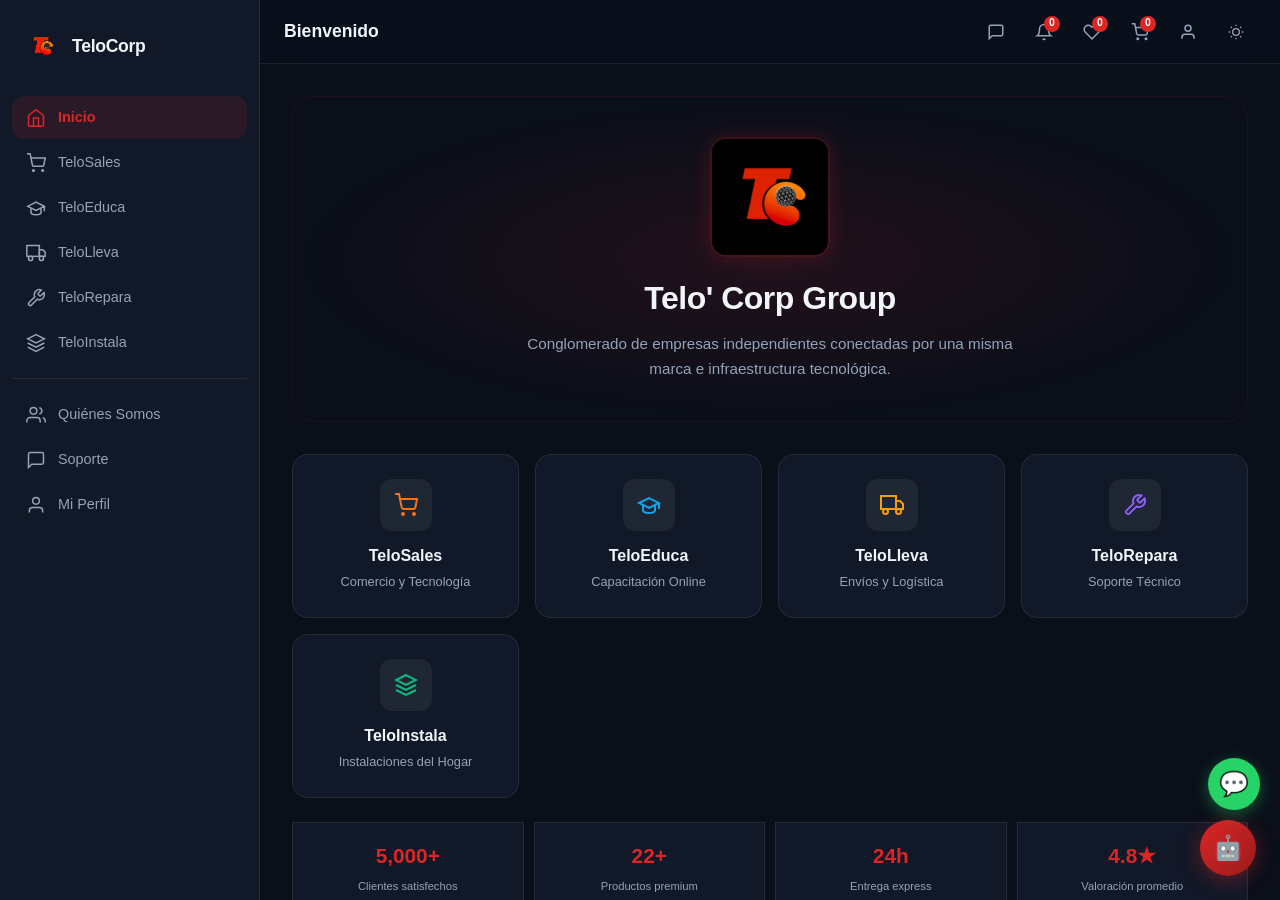
==== commit c6b9f60b: "feat: 20 polish improvements - loading states, themes, admin ops, security, PWA UX Polish: - Skeleto" ====
--- a/index.html
+++ b/index.html
@@ -8,6 +8,7 @@
   <meta name="author" content="TeloCorp Group">
   <meta name="keywords" content="telocorp, telocg, tienda online dominicana, reparación celular RD, cursos online dominicana, logística Santo Domingo, instalación AC, e-commerce República Dominicana">
   <meta name="theme-color" content="#0a0f1a">
+  <meta http-equiv="Content-Security-Policy" content="default-src 'self'; script-src 'self' 'unsafe-inline' https://cdn.jsdelivr.net https://www.googletagmanager.com https://connect.facebook.net https://maps.googleapis.com; style-src 'self' 'unsafe-inline' https://fonts.googleapis.com; font-src https://fonts.gstatic.com; img-src 'self' data: https: blob:; connect-src 'self' https://bhdictzvboiojyxorfiq.supabase.co https://generativelanguage.googleapis.com https://www.google-analytics.com https://wsrv.nl; frame-src https://www.youtube.com;">
   <link rel="canonical" href="https://telocg.com/">
 
   <!-- Open Graph -->
@@ -224,6 +225,9 @@
           <button class="topbar__action topbar__action--profile" id="btn-profile" aria-label="Mi perfil" data-view="profile">
             <svg width="18" height="18" viewBox="0 0 24 24" fill="none" stroke="currentColor" stroke-width="2"><path d="M20 21v-2a4 4 0 00-4-4H8a4 4 0 00-4 4v2"/><circle cx="12" cy="7" r="4"/></svg>
           </button>
+          <button class="topbar__action" id="btn-theme" aria-label="Cambiar tema" title="Modo claro/oscuro" onclick="toggleTheme()">
+            <svg width="16" height="16" viewBox="0 0 24 24" fill="none" stroke="currentColor" stroke-width="2"><circle cx="12" cy="12" r="5"/><line x1="12" y1="1" x2="12" y2="3"/><line x1="12" y1="21" x2="12" y2="23"/><line x1="4.22" y1="4.22" x2="5.64" y2="5.64"/><line x1="18.36" y1="18.36" x2="19.78" y2="19.78"/><line x1="1" y1="12" x2="3" y2="12"/><line x1="21" y1="12" x2="23" y2="12"/><line x1="4.22" y1="19.78" x2="5.64" y2="18.36"/><line x1="18.36" y1="5.64" x2="19.78" y2="4.22"/></svg>
+          </button>
         </div>
       </header>
 
@@ -512,6 +516,9 @@
                   <input type="text" id="lleva-dest-input" class="input-control" placeholder="Escribe la dirección de entrega..." autocomplete="off">
                   <input type="hidden" id="lleva-dest-lat"><input type="hidden" id="lleva-dest-lng">
                 </div>
+                <!-- Multi-parada waypoints -->
+                <div id="lleva-waypoints-container"></div>
+                <button type="button" class="btn btn--ghost btn--xs" onclick="addLlevaWaypoint()" style="margin-bottom:8px">+ Agregar parada intermedia</button>
                 <div class="form-group">
                   <label for="lleva-item">¿Qué envías?</label>
                   <input type="text" id="lleva-item" class="input-control" placeholder="Ej. Documentos, Electrónicos">
@@ -656,6 +663,7 @@
                 <input type="tel" id="repara-contact" class="input-control" placeholder="+1 (809) 000-0000">
               </div>
               <button class="btn btn--primary btn--full" id="repara-submit">Reservar Reparación</button>
+              <button class="btn btn--ghost btn--full" onclick="generateReparaQuotePDF()" style="margin-top:6px">📄 Generar Cotización PDF</button>
               <button class="btn btn--ghost btn--full" onclick="checkWarrantyStatus()" style="margin-top:6px">🛡️ Consultar Garantía / Estado</button>
               <a href="https://wa.me/18099038707?text=Hola%20TeloRepara%2C%20necesito%20una%20reparaci%C3%B3n" target="_blank" class="btn btn--whatsapp btn--full">💬 Cotizar por WhatsApp</a>
             </div>
@@ -693,6 +701,10 @@
                 <h3 class="card__title">📋 Historial de Reparaciones</h3>
                 <div class="crm-list" id="repara-crm-list"><p class="text-muted text-center">Sin reparaciones previas registradas.</p></div>
               </div>
+              <div class="card">
+                <h3 class="card__title">⭐ Califica tu experiencia</h3>
+                <div id="repara-review-form"></div>
+              </div>
             </div>
           </div>
         </section>
@@ -762,9 +774,15 @@
                 </div>
               </div>
               <button class="btn btn--primary btn--full" id="instala-submit">Agendar Instalación</button>
+              <button class="btn btn--ghost btn--full" onclick="checkInstalaBookingStatus()" style="margin-top:6px">📋 Consultar Estado de mi Cita</button>
               <a href="https://wa.me/18099038707?text=Hola%20TeloInstala%2C%20necesito%20una%20instalaci%C3%B3n" target="_blank" class="btn btn--whatsapp btn--full">💬 Agendar por WhatsApp</a>
             </div>
             <div class="instala__right">
+              <!-- Service Packages -->
+              <div class="card">
+                <h3 class="card__title">📦 Paquetes con Descuento</h3>
+                <div id="instala-packages"></div>
+              </div>
               <div class="card" id="instala-confirmation" hidden>
                 <h3 class="card__title">Cita Confirmada ✓</h3>
                 <div class="confirmation-details" id="instala-details"></div>
@@ -772,6 +790,10 @@
               <div class="card">
                 <h3 class="card__title">📋 Historial de Instalaciones</h3>
                 <div class="crm-list" id="instala-crm-list"><p class="text-muted text-center">Sin instalaciones previas registradas.</p></div>
+              </div>
+              <div class="card">
+                <h3 class="card__title">⭐ Califica tu experiencia</h3>
+                <div id="instala-review-form"></div>
               </div>
             </div>
           </div>
@@ -872,6 +894,10 @@
                 <div class="profile-header__avatar" id="profile-avatar">👤</div>
                 <h3 id="profile-display-name">Usuario</h3>
                 <p id="profile-display-email" class="text-muted">Sin registro</p>
+                <div class="profile-auth-btns">
+                  <button class="btn btn--primary btn--sm" id="client-login-btn" onclick="clientLogin()">🔐 Iniciar Sesión</button>
+                  <button class="btn btn--ghost btn--sm" id="client-logout-btn" onclick="clientLogout()" hidden>Cerrar Sesión</button>
+                </div>
               </div>
               <!-- Personal Activity Dashboard -->
               <div class="profile-dashboard" id="profile-dashboard">
--- a/styles.css
+++ b/styles.css
@@ -1249,3 +1249,80 @@
 .ai-confidence--baja { background: rgba(239,68,68,.15); color: var(--c-danger); }
 .ai-diagnosis p { font-size: 0.8rem; color: var(--c-text-muted); margin-bottom: 6px; }
 .ai-diagnosis__meta { display: flex; gap: 12px; font-size: 0.72rem; color: var(--c-text-dim); }
+
+/* ═══ Review Form ═══ */
+.review-form { display: flex; flex-direction: column; gap: 8px; }
+.review-form h4 { font-size: 0.85rem; }
+.review-form__stars { display: flex; gap: 4px; }
+.rf-star { background: none; border: none; font-size: 1.5rem; cursor: pointer; color: var(--c-text-dim); transition: color .1s; padding: 0; }
+.rf-star.active, .rf-star:hover { color: #fbbf24; }
+.review-form__thanks { background: rgba(34,197,94,.08); border: 1px solid rgba(34,197,94,.2); border-radius: var(--radius); padding: 12px; font-size: 0.82rem; color: var(--c-success); text-align: center; }
+
+/* ═══ Profile Auth Buttons ═══ */
+.profile-auth-btns { display: flex; gap: 8px; margin-top: 10px; }
+
+/* ═══ Service Packages ═══ */
+.package-card { background: var(--c-surface-2); border: 1px solid var(--c-border); border-radius: var(--radius); padding: 14px; margin-bottom: 10px; cursor: pointer; transition: border-color .2s; }
+.package-card:hover { border-color: var(--c-instala); }
+.package-card__name { font-size: 0.9rem; font-weight: 700; margin-bottom: 4px; }
+.package-card__desc { font-size: 0.75rem; color: var(--c-text-dim); margin-bottom: 8px; }
+.package-card__price { display: flex; align-items: baseline; gap: 8px; flex-wrap: wrap; }
+.package-card__was { font-size: 0.75rem; color: var(--c-text-dim); text-decoration: line-through; }
+.package-card__now { font-size: 1rem; font-weight: 800; color: var(--c-instala); }
+.package-card__save { font-size: 0.68rem; background: rgba(34,197,94,.12); color: var(--c-success); padding: 2px 8px; border-radius: 10px; font-weight: 600; }
+
+/* ═══ Waypoint Rows ═══ */
+.waypoint-row { animation: fadeIn .2s; }
+@keyframes fadeIn { from { opacity: 0; transform: translateY(-4px); } to { opacity: 1; transform: translateY(0); } }
+
+/* ═══════════════════════════════════════════════════════════════
+   POLISH — Skeletons, transitions, themes, mobile UX
+   ═══════════════════════════════════════════════════════════════ */
+
+/* Skeleton Loaders */
+.skeleton-card { background: var(--c-surface); border: 1px solid var(--c-border); border-radius: var(--radius); overflow: hidden; }
+.skeleton { background: linear-gradient(90deg, var(--c-surface-2) 25%, var(--c-surface) 50%, var(--c-surface-2) 75%); background-size: 200% 100%; animation: shimmer 1.5s infinite; border-radius: 4px; }
+.skeleton--img { width: 100%; aspect-ratio: 1; }
+.skeleton--text { height: 12px; margin: 10px 12px 6px; width: 70%; }
+.skeleton--short { width: 40%; margin-bottom: 12px; }
+@keyframes shimmer { 0% { background-position: -200% 0; } 100% { background-position: 200% 0; } }
+
+/* Error State */
+.error-state { text-align: center; padding: 40px 20px; color: var(--c-text-muted); }
+.error-state__icon { font-size: 2rem; display: block; margin-bottom: 8px; }
+.error-state p { margin-bottom: 12px; font-size: 0.85rem; }
+
+/* Offline Banner */
+.offline-banner { position: fixed; top: 0; left: 0; right: 0; background: var(--c-danger); color: #fff; text-align: center; padding: 8px; font-size: 0.75rem; font-weight: 600; z-index: 10000; }
+
+/* Screen Reader Only */
+.sr-only { position: absolute; width: 1px; height: 1px; padding: 0; margin: -1px; overflow: hidden; clip: rect(0,0,0,0); white-space: nowrap; border: 0; }
+
+/* View Transitions */
+.view { transition: opacity .2s ease, transform .2s ease; }
+
+/* Light Mode */
+.light-mode { --c-bg: #f8fafc; --c-surface: #ffffff; --c-surface-2: #f1f5f9; --c-border: rgba(0,0,0,0.08); --c-text: #1e293b; --c-text-muted: #64748b; --c-text-dim: #94a3b8; }
+.light-mode .topbar, .light-mode .sidebar, .light-mode .bottom-nav { background: #fff; border-color: rgba(0,0,0,.08); }
+.light-mode .product-card, .light-mode .card, .light-mode .drawer { background: #fff; }
+
+/* Sticky ATC Mobile */
+.sticky-atc { position: sticky; bottom: 0; left: 0; right: 0; background: var(--c-surface); border-top: 1px solid var(--c-border); padding: 10px 16px; display: flex; justify-content: space-between; align-items: center; z-index: 50; }
+.sticky-atc__price { font-weight: 800; color: var(--c-sales); }
+@media (min-width: 769px) { .sticky-atc { display: none; } }
+
+/* Honeypot (hidden from users, visible to bots) */
+.hp-field { position: absolute; left: -9999px; opacity: 0; height: 0; width: 0; }
+
+/* Install Banner */
+.install-banner { position: fixed; bottom: 70px; left: 16px; right: 16px; background: var(--c-surface); border: 1px solid var(--c-border); border-radius: var(--radius); padding: 14px; display: flex; justify-content: space-between; align-items: center; gap: 12px; z-index: 950; box-shadow: 0 8px 32px rgba(0,0,0,.4); animation: slideUp .3s ease; }
+@keyframes slideUp { from { transform: translateY(100%); opacity: 0; } to { transform: translateY(0); opacity: 1; } }
+.install-banner__content { display: flex; flex-direction: column; gap: 2px; }
+.install-banner__content strong { font-size: 0.85rem; }
+.install-banner__content span { font-size: 0.72rem; color: var(--c-text-dim); }
+.install-banner__actions { display: flex; gap: 6px; flex-shrink: 0; }
+
+/* Admin Daily Summary */
+.daily-stat { text-align: center; }
+.daily-stat__val { display: block; font-size: 1.5rem; font-weight: 800; }
+.daily-stat__label { font-size: 0.65rem; color: var(--dim); text-transform: uppercase; }
--- a/styles.css
+++ b/styles.css
@@ -1249,3 +1249,80 @@
 .ai-confidence--baja { background: rgba(239,68,68,.15); color: var(--c-danger); }
 .ai-diagnosis p { font-size: 0.8rem; color: var(--c-text-muted); margin-bottom: 6px; }
 .ai-diagnosis__meta { display: flex; gap: 12px; font-size: 0.72rem; color: var(--c-text-dim); }
+
+/* ═══ Review Form ═══ */
+.review-form { display: flex; flex-direction: column; gap: 8px; }
+.review-form h4 { font-size: 0.85rem; }
+.review-form__stars { display: flex; gap: 4px; }
+.rf-star { background: none; border: none; font-size: 1.5rem; cursor: pointer; color: var(--c-text-dim); transition: color .1s; padding: 0; }
+.rf-star.active, .rf-star:hover { color: #fbbf24; }
+.review-form__thanks { background: rgba(34,197,94,.08); border: 1px solid rgba(34,197,94,.2); border-radius: var(--radius); padding: 12px; font-size: 0.82rem; color: var(--c-success); text-align: center; }
+
+/* ═══ Profile Auth Buttons ═══ */
+.profile-auth-btns { display: flex; gap: 8px; margin-top: 10px; }
+
+/* ═══ Service Packages ═══ */
+.package-card { background: var(--c-surface-2); border: 1px solid var(--c-border); border-radius: var(--radius); padding: 14px; margin-bottom: 10px; cursor: pointer; transition: border-color .2s; }
+.package-card:hover { border-color: var(--c-instala); }
+.package-card__name { font-size: 0.9rem; font-weight: 700; margin-bottom: 4px; }
+.package-card__desc { font-size: 0.75rem; color: var(--c-text-dim); margin-bottom: 8px; }
+.package-card__price { display: flex; align-items: baseline; gap: 8px; flex-wrap: wrap; }
+.package-card__was { font-size: 0.75rem; color: var(--c-text-dim); text-decoration: line-through; }
+.package-card__now { font-size: 1rem; font-weight: 800; color: var(--c-instala); }
+.package-card__save { font-size: 0.68rem; background: rgba(34,197,94,.12); color: var(--c-success); padding: 2px 8px; border-radius: 10px; font-weight: 600; }
+
+/* ═══ Waypoint Rows ═══ */
+.waypoint-row { animation: fadeIn .2s; }
+@keyframes fadeIn { from { opacity: 0; transform: translateY(-4px); } to { opacity: 1; transform: translateY(0); } }
+
+/* ═══════════════════════════════════════════════════════════════
+   POLISH — Skeletons, transitions, themes, mobile UX
+   ═══════════════════════════════════════════════════════════════ */
+
+/* Skeleton Loaders */
+.skeleton-card { background: var(--c-surface); border: 1px solid var(--c-border); border-radius: var(--radius); overflow: hidden; }
+.skeleton { background: linear-gradient(90deg, var(--c-surface-2) 25%, var(--c-surface) 50%, var(--c-surface-2) 75%); background-size: 200% 100%; animation: shimmer 1.5s infinite; border-radius: 4px; }
+.skeleton--img { width: 100%; aspect-ratio: 1; }
+.skeleton--text { height: 12px; margin: 10px 12px 6px; width: 70%; }
+.skeleton--short { width: 40%; margin-bottom: 12px; }
+@keyframes shimmer { 0% { background-position: -200% 0; } 100% { background-position: 200% 0; } }
+
+/* Error State */
+.error-state { text-align: center; padding: 40px 20px; color: var(--c-text-muted); }
+.error-state__icon { font-size: 2rem; display: block; margin-bottom: 8px; }
+.error-state p { margin-bottom: 12px; font-size: 0.85rem; }
+
+/* Offline Banner */
+.offline-banner { position: fixed; top: 0; left: 0; right: 0; background: var(--c-danger); color: #fff; text-align: center; padding: 8px; font-size: 0.75rem; font-weight: 600; z-index: 10000; }
+
+/* Screen Reader Only */
+.sr-only { position: absolute; width: 1px; height: 1px; padding: 0; margin: -1px; overflow: hidden; clip: rect(0,0,0,0); white-space: nowrap; border: 0; }
+
+/* View Transitions */
+.view { transition: opacity .2s ease, transform .2s ease; }
+
+/* Light Mode */
+.light-mode { --c-bg: #f8fafc; --c-surface: #ffffff; --c-surface-2: #f1f5f9; --c-border: rgba(0,0,0,0.08); --c-text: #1e293b; --c-text-muted: #64748b; --c-text-dim: #94a3b8; }
+.light-mode .topbar, .light-mode .sidebar, .light-mode .bottom-nav { background: #fff; border-color: rgba(0,0,0,.08); }
+.light-mode .product-card, .light-mode .card, .light-mode .drawer { background: #fff; }
+
+/* Sticky ATC Mobile */
+.sticky-atc { position: sticky; bottom: 0; left: 0; right: 0; background: var(--c-surface); border-top: 1px solid var(--c-border); padding: 10px 16px; display: flex; justify-content: space-between; align-items: center; z-index: 50; }
+.sticky-atc__price { font-weight: 800; color: var(--c-sales); }
+@media (min-width: 769px) { .sticky-atc { display: none; } }
+
+/* Honeypot (hidden from users, visible to bots) */
+.hp-field { position: absolute; left: -9999px; opacity: 0; height: 0; width: 0; }
+
+/* Install Banner */
+.install-banner { position: fixed; bottom: 70px; left: 16px; right: 16px; background: var(--c-surface); border: 1px solid var(--c-border); border-radius: var(--radius); padding: 14px; display: flex; justify-content: space-between; align-items: center; gap: 12px; z-index: 950; box-shadow: 0 8px 32px rgba(0,0,0,.4); animation: slideUp .3s ease; }
+@keyframes slideUp { from { transform: translateY(100%); opacity: 0; } to { transform: translateY(0); opacity: 1; } }
+.install-banner__content { display: flex; flex-direction: column; gap: 2px; }
+.install-banner__content strong { font-size: 0.85rem; }
+.install-banner__content span { font-size: 0.72rem; color: var(--c-text-dim); }
+.install-banner__actions { display: flex; gap: 6px; flex-shrink: 0; }
+
+/* Admin Daily Summary */
+.daily-stat { text-align: center; }
+.daily-stat__val { display: block; font-size: 1.5rem; font-weight: 800; }
+.daily-stat__label { font-size: 0.65rem; color: var(--dim); text-transform: uppercase; }
